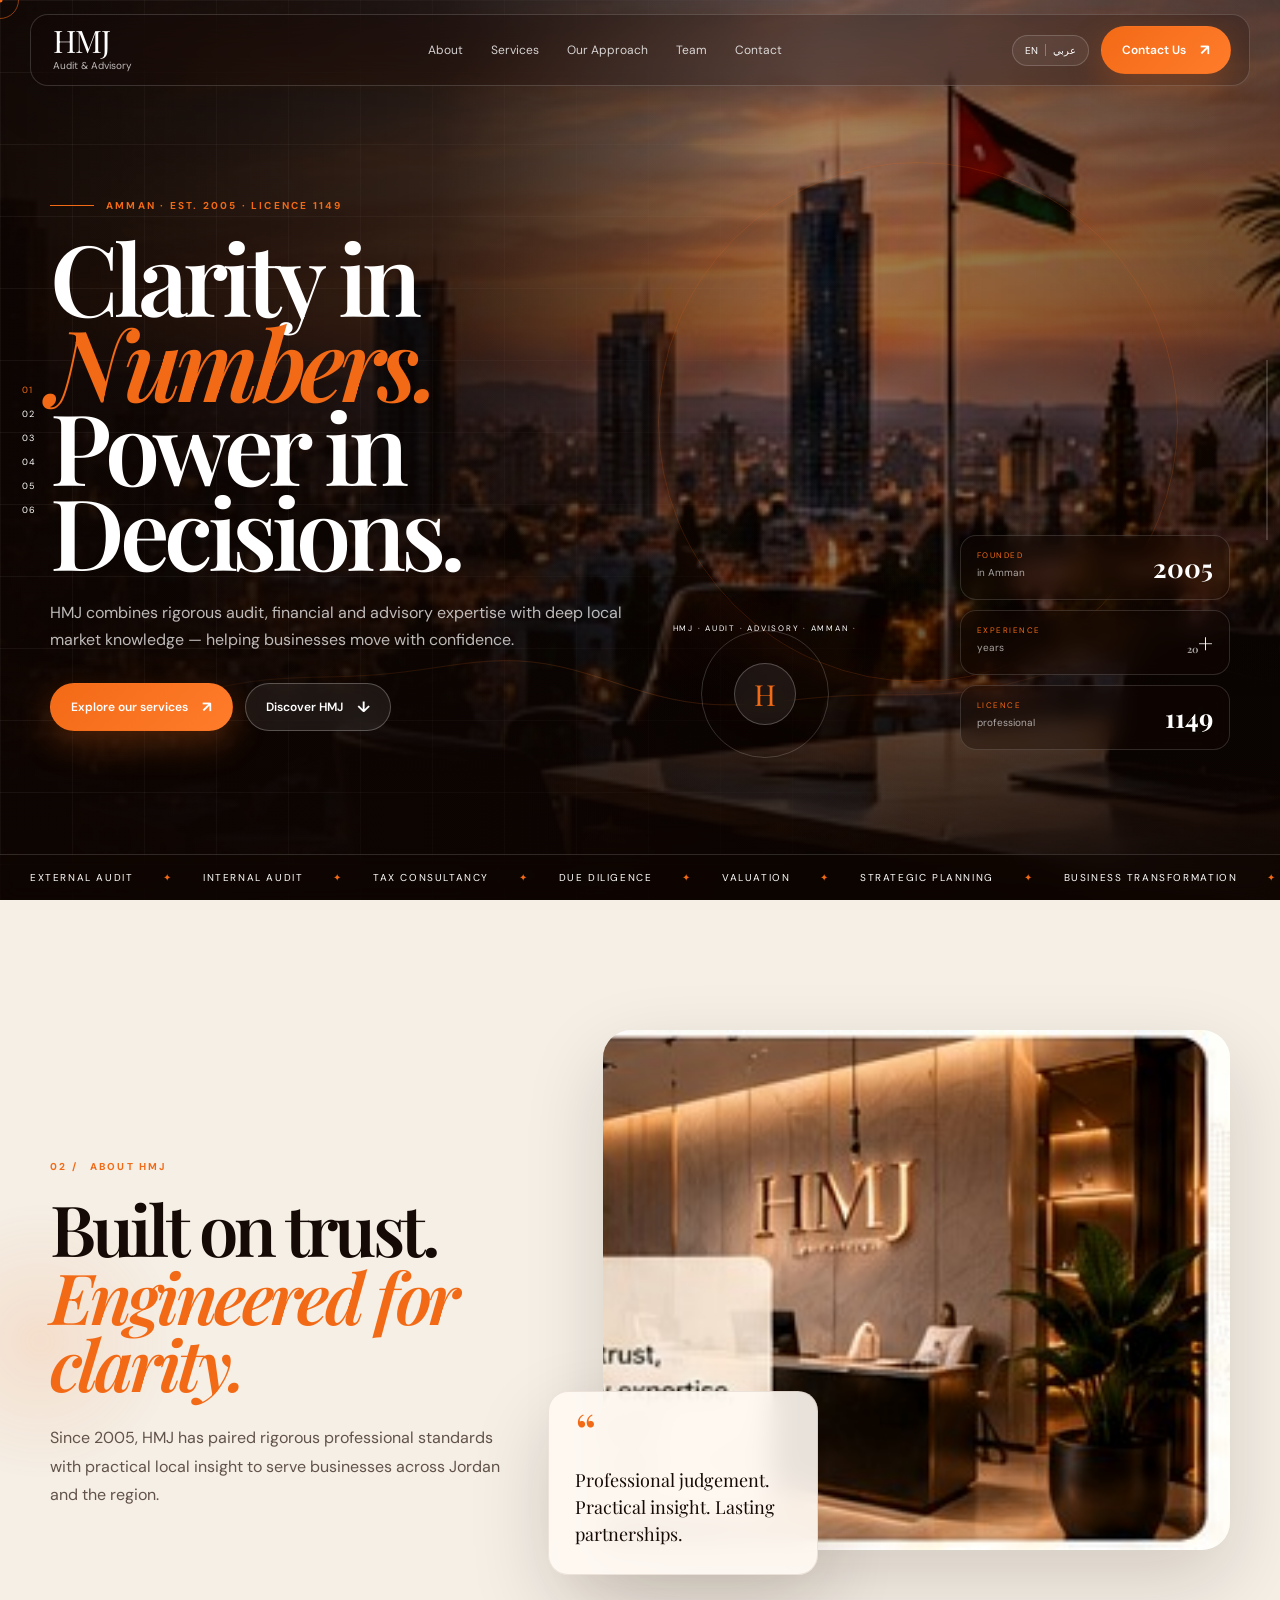
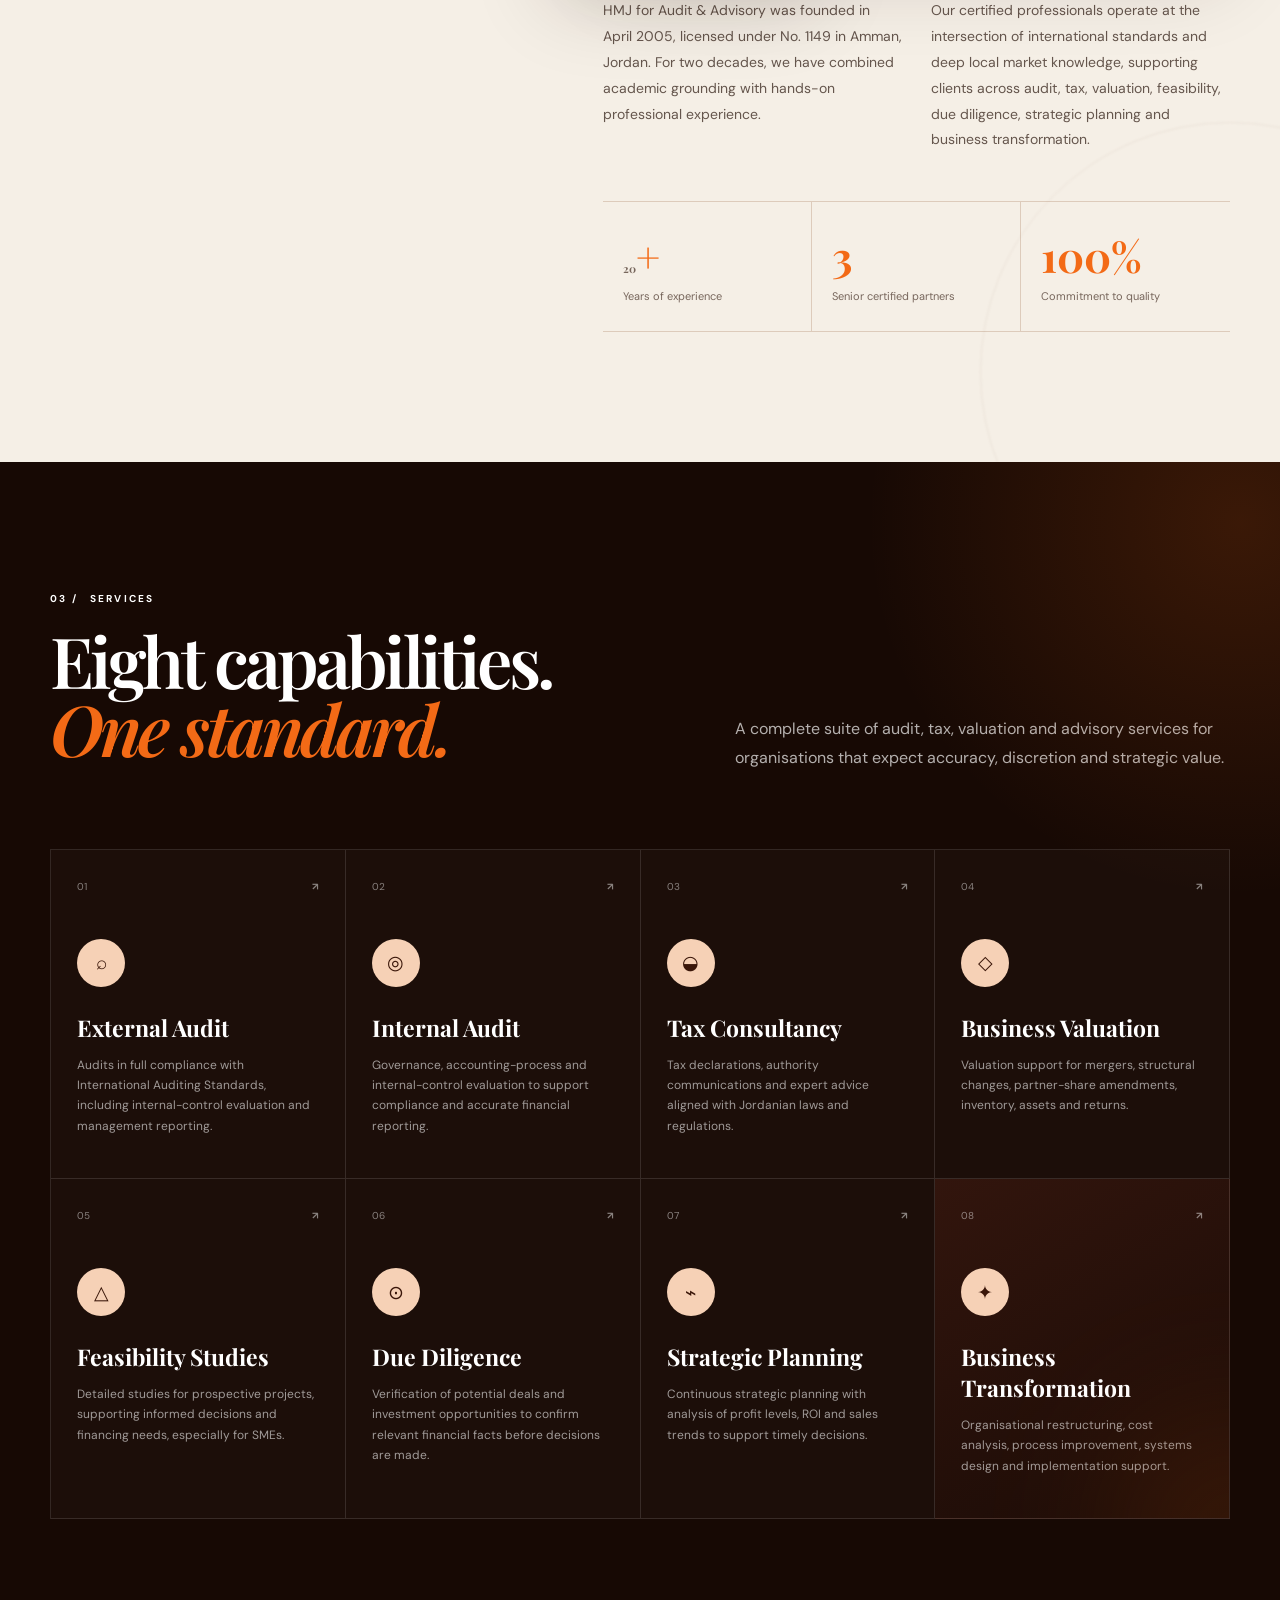
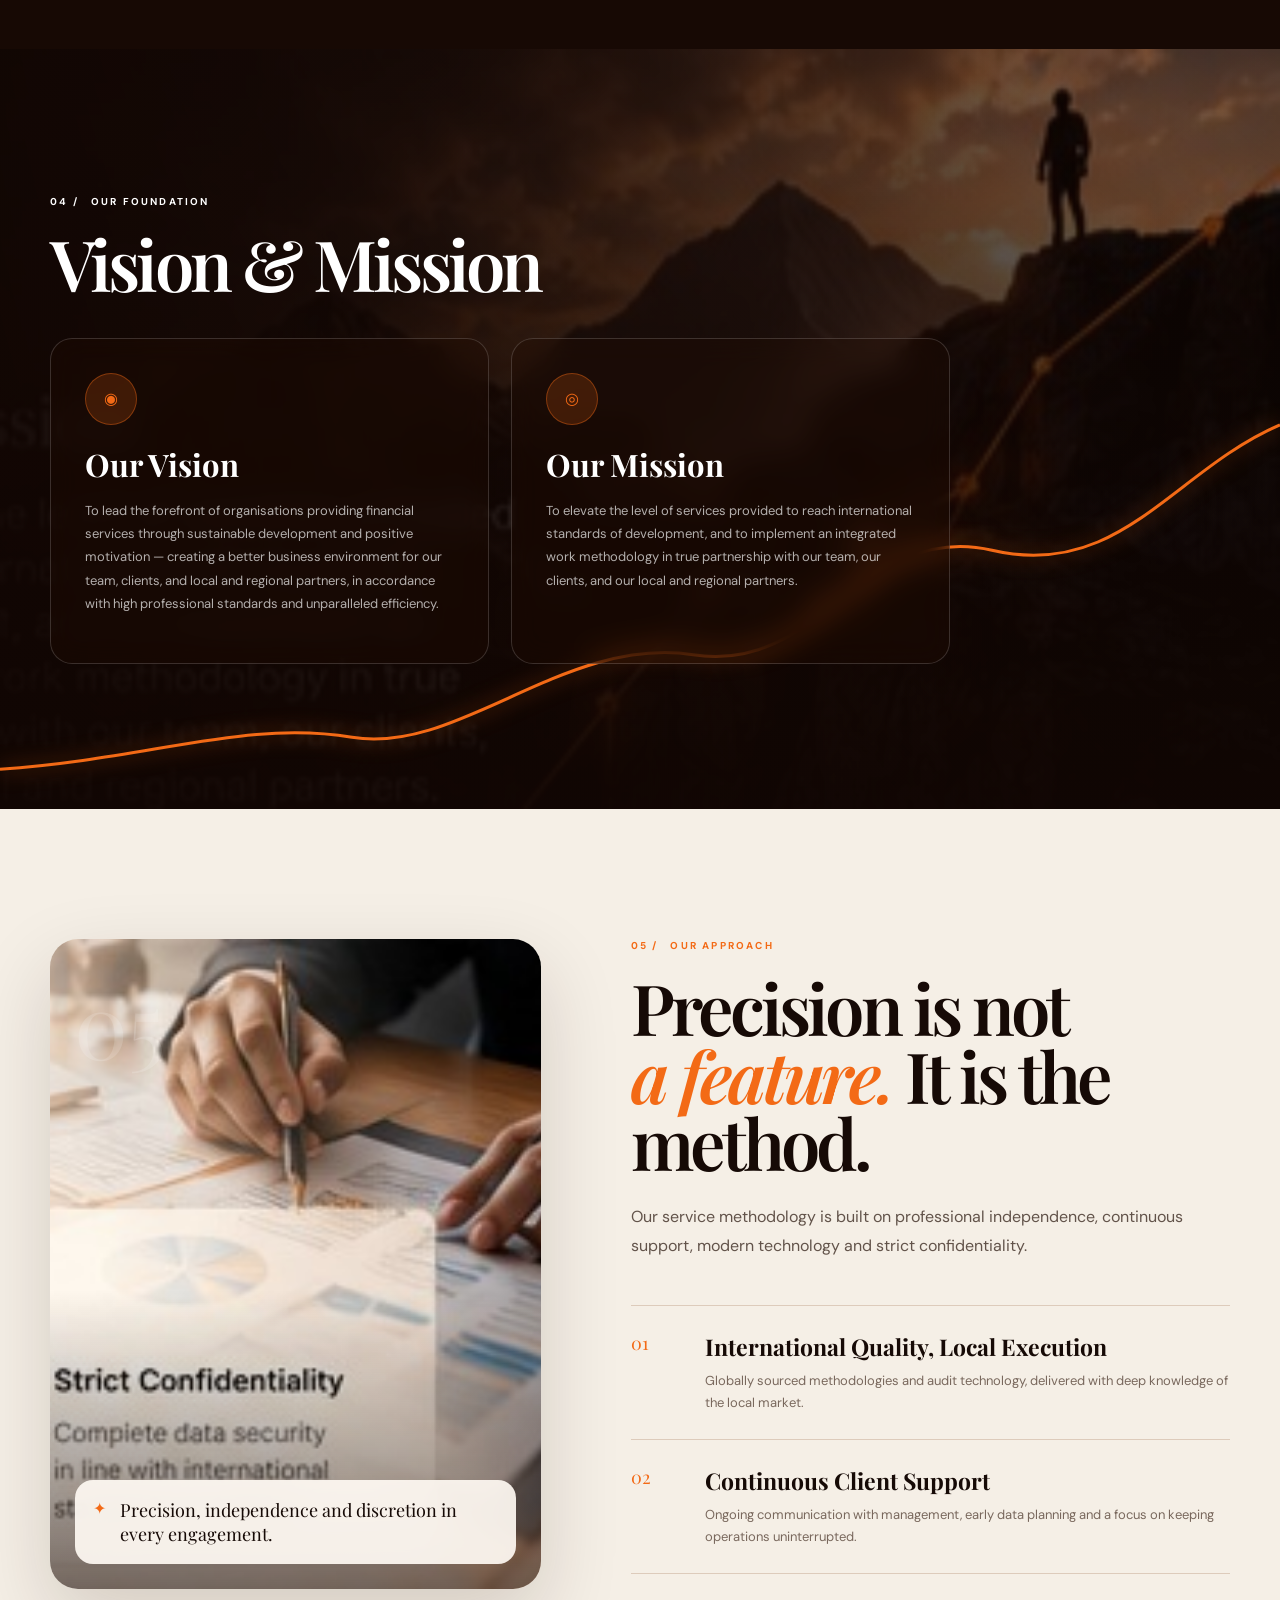
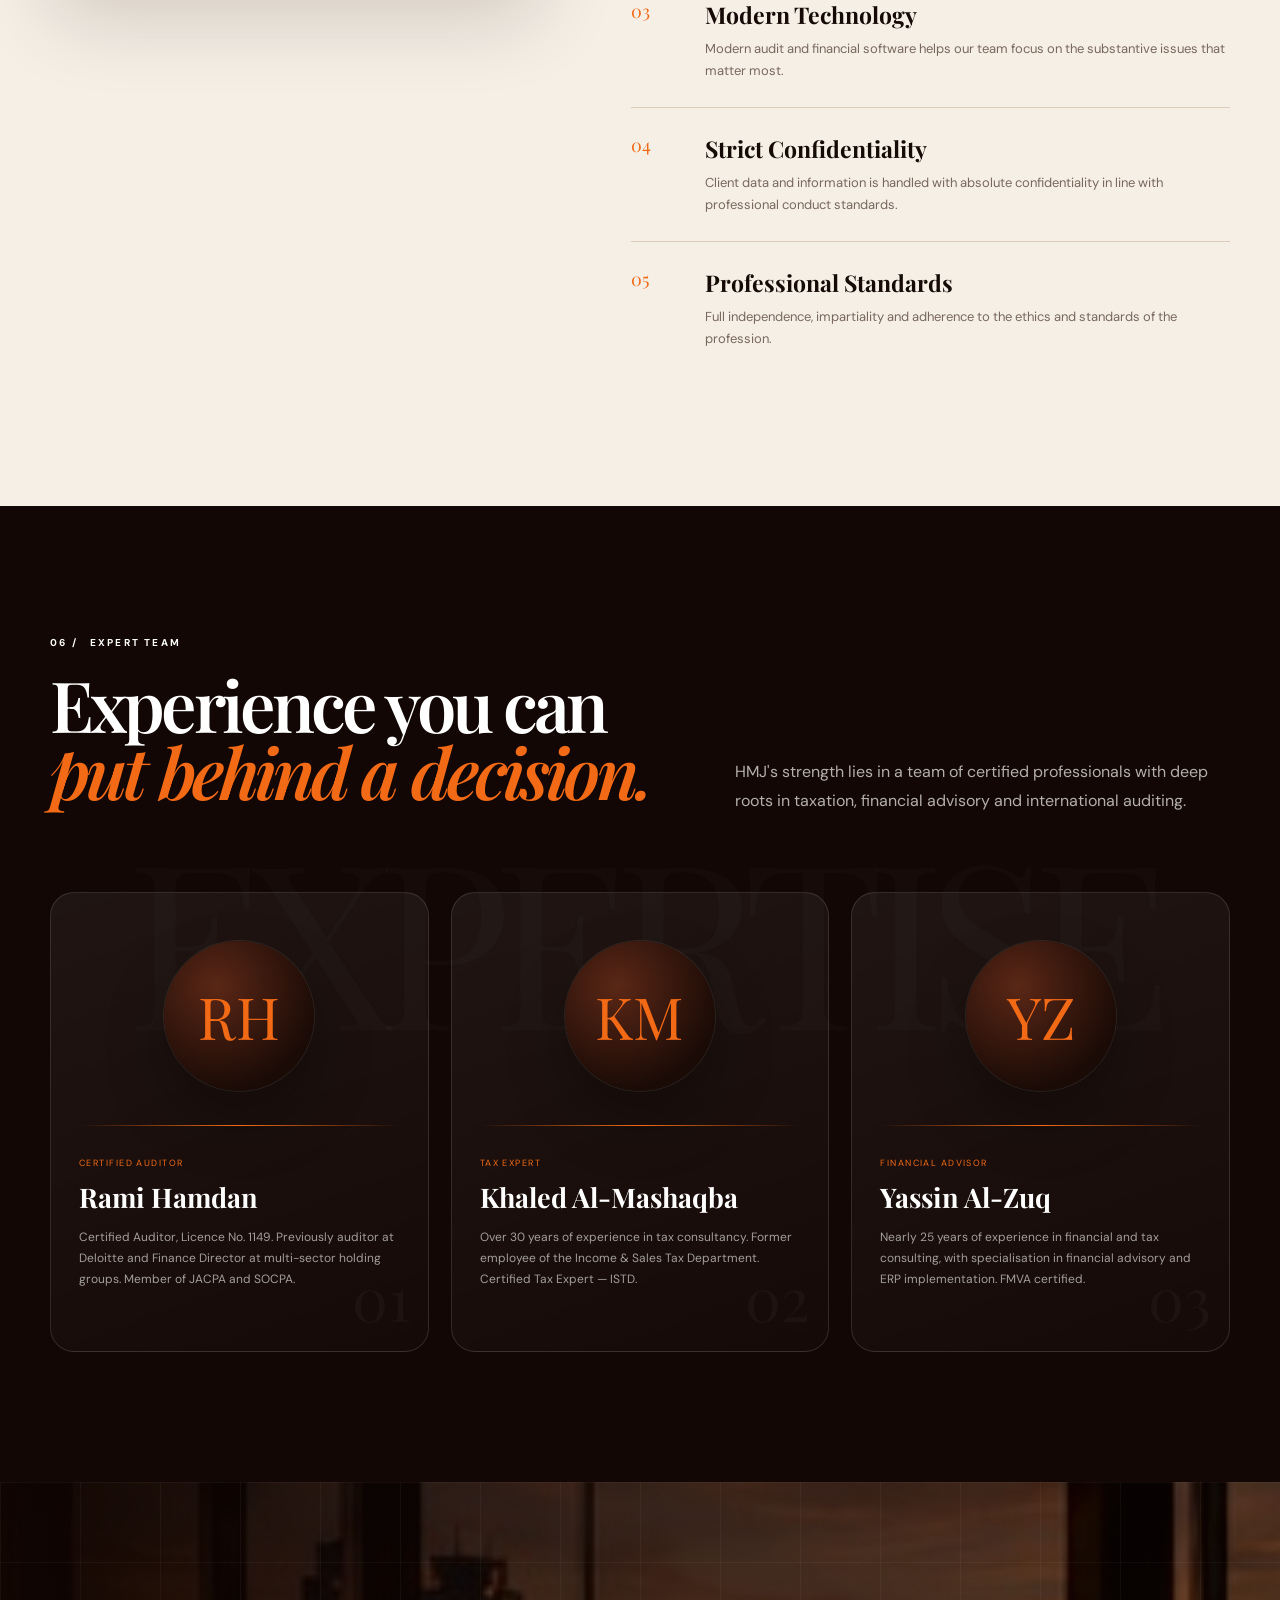
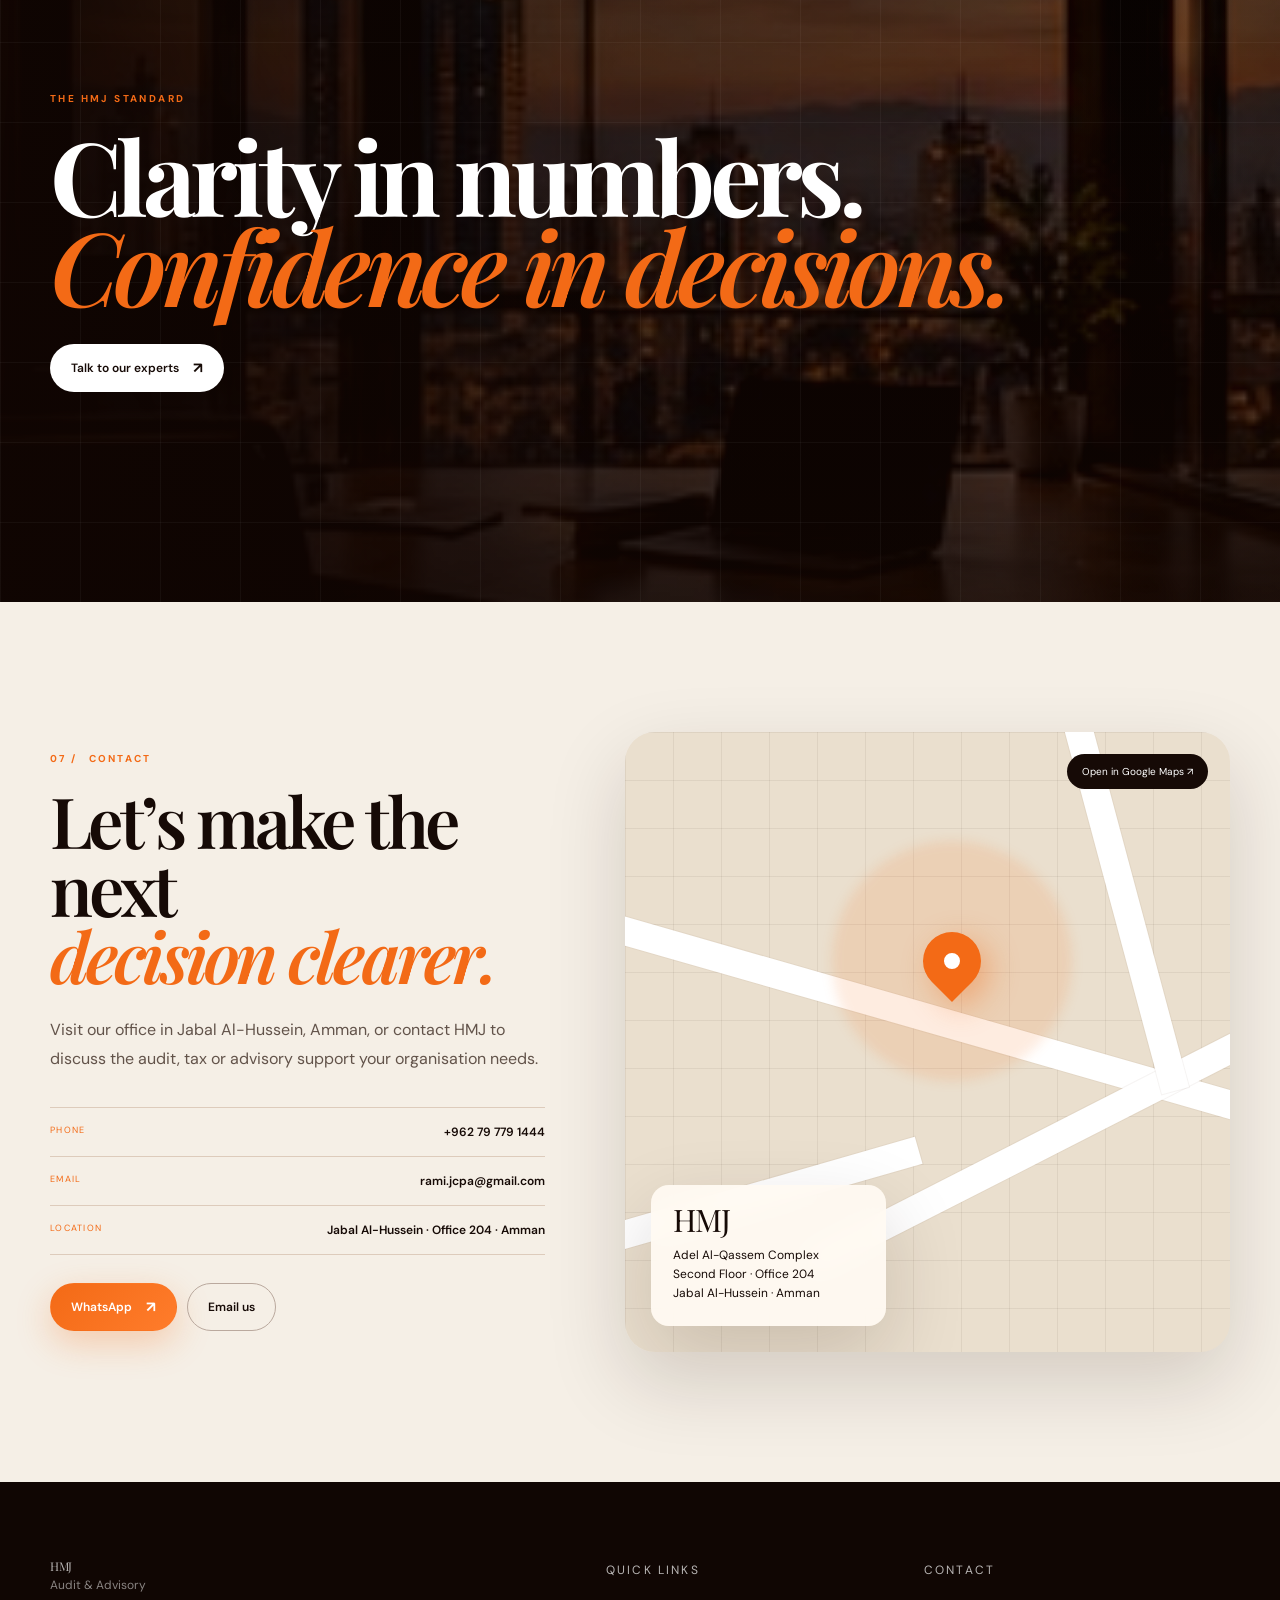
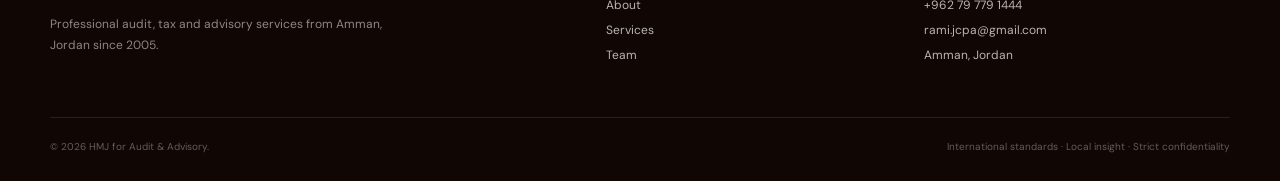
==== index.html @ e40a4e48 "HMJ Audit Advisory final website" ====
<!doctype html>
<html lang="en" dir="ltr">
<head>
  <meta charset="utf-8" />
  <meta name="viewport" content="width=device-width,initial-scale=1,viewport-fit=cover" />
  <title>HMJ for Audit & Advisory | Amman, Jordan</title>
  <meta name="description" content="HMJ for Audit & Advisory — audit, tax, valuation, feasibility, due diligence, strategic planning and business transformation services in Amman, Jordan since 2005." />
  <meta name="theme-color" content="#160a06" />
  <meta name="robots" content="index,follow,max-image-preview:large" />
  <link rel="canonical" href="https://www.rh-audit.com/" />
  <link rel="alternate" hreflang="en" href="https://www.rh-audit.com/" />
  <link rel="alternate" hreflang="ar" href="https://www.rh-audit.com/?lang=ar" />
  <link rel="alternate" hreflang="x-default" href="https://www.rh-audit.com/" />
  <meta property="og:type" content="website" />
  <meta property="og:title" content="HMJ for Audit & Advisory" />
  <meta property="og:description" content="Clarity in numbers. Confidence in decisions." />
  <meta property="og:url" content="https://www.rh-audit.com/" />
  <meta property="og:image" content="https://www.rh-audit.com/assets/social-preview.png" />
  <meta name="twitter:card" content="summary_large_image" />
  <link rel="icon" href="assets/favicon.svg" type="image/svg+xml" />
  <link rel="manifest" href="site.webmanifest" />
  <link rel="preconnect" href="https://images.pexels.com" crossorigin />
  <link rel="preload" as="image" href="https://images.pexels.com/photos/37064245/pexels-photo-37064245.jpeg?auto=compress&amp;cs=tinysrgb&amp;w=2400" fetchpriority="high" />
  <link rel="preconnect" href="https://fonts.googleapis.com" />
  <link rel="preconnect" href="https://fonts.gstatic.com" crossorigin />
  <link href="https://fonts.googleapis.com/css2?family=DM+Sans:wght@400;500;600;700&family=Playfair+Display:ital,wght@0,500;0,600;0,700;1,600&family=Tajawal:wght@400;500;700;800&display=swap" rel="stylesheet" />
  <link rel="stylesheet" href="styles.css" />
  <script type="application/ld+json">
  {"@context":"https://schema.org","@type":"ProfessionalService","name":"HMJ for Audit & Advisory","url":"https://www.rh-audit.com/","email":"rami.jcpa@gmail.com","telephone":"+962797791444","foundingDate":"2005-04","address":{"@type":"PostalAddress","streetAddress":"Khaled Bin Al-Waleed Street, Jabal Al-Hussein, Adel Al-Qassem Complex, Second Floor, Office 204","addressLocality":"Amman","addressCountry":"JO"},"areaServed":["Jordan","Middle East"],"serviceType":["External Audit","Internal Audit","Tax Consultancy","Business Valuation","Feasibility Studies","Due Diligence","Strategic Planning","Business Transformation"]}
  </script>
</head>
<body>
  <div class="intro" aria-hidden="true">
    <div class="intro-noise"></div>
    <div class="intro-word">HMJ</div>
    <div class="intro-rule"></div>
    <div class="intro-sub">AUDIT · ADVISORY · AMMAN</div>
    <div class="intro-slice intro-slice-a"></div><div class="intro-slice intro-slice-b"></div>
  </div>
  <canvas id="pulseCanvas" aria-hidden="true"></canvas>
  <div class="cursor-ring" aria-hidden="true"></div>
  <div class="cursor-dot" aria-hidden="true"></div>
  <div class="scroll-progress" aria-hidden="true"><span></span></div>
  <a class="skip-link" href="#main">Skip to content</a>

  <header class="nav" id="nav">
    <div class="nav-shell">
      <a class="brand" href="#home" aria-label="HMJ home"><span class="brand-main">HMJ</span><span class="brand-sub" data-i18n="brandSub">Audit & Advisory</span></a>
      <nav class="nav-links" aria-label="Primary navigation">
        <a href="#about" data-i18n="navAbout">About</a><a href="#services" data-i18n="navServices">Services</a><a href="#approach" data-i18n="navApproach">Our Approach</a><a href="#team" data-i18n="navTeam">Team</a><a href="#contact" data-i18n="navContact">Contact</a>
      </nav>
      <div class="nav-actions"><button class="lang-toggle" type="button" aria-label="Switch language"><span>EN</span><i></i><span>عربي</span></button><a class="button button-hot nav-cta magnetic" href="#contact"><span data-i18n="contactUs">Contact Us</span><b>↗</b></a><button class="menu-button" type="button" aria-label="Open menu"><span></span><span></span></button></div>
    </div>
  </header>

  <aside class="section-rail" aria-hidden="true"><span class="rail-mark active" data-target="home">01</span><span class="rail-mark" data-target="about">02</span><span class="rail-mark" data-target="services">03</span><span class="rail-mark" data-target="approach">04</span><span class="rail-mark" data-target="team">05</span><span class="rail-mark" data-target="contact">06</span></aside>

  <div class="mobile-menu" aria-hidden="true"><div class="mobile-menu-top"><div class="brand"><span class="brand-main">HMJ</span><span class="brand-sub" data-i18n="brandSub">Audit & Advisory</span></div><button class="menu-close" aria-label="Close menu">×</button></div><nav><a href="#about" data-i18n="navAbout">About</a><a href="#services" data-i18n="navServices">Services</a><a href="#approach" data-i18n="navApproach">Our Approach</a><a href="#team" data-i18n="navTeam">Team</a><a href="#contact" data-i18n="navContact">Contact</a></nav><a class="button button-hot" href="#contact"><span data-i18n="talkExperts">Talk to our experts</span><b>↗</b></a></div>

  <main id="main">
    <section class="hero" id="home">
      <div class="hero-bg"><img src="https://images.pexels.com/photos/37064245/pexels-photo-37064245.jpeg?auto=compress&amp;cs=tinysrgb&amp;w=2400" fetchpriority="high" decoding="async" onerror="this.onerror=null;this.src='assets/hero-visual.jpg'" alt="Modern corporate office overlooking Amman at sunset"/><div class="hero-vignette"></div></div>
      <div class="hero-mesh" aria-hidden="true"></div>
      <div class="hero-sun" aria-hidden="true"></div>
      <div class="hero-wrap">
        <div class="hero-copy">
          <div class="micro reveal"><span></span><b data-i18n="heroEyebrow">AMMAN · EST. 2005 · LICENCE 1149</b></div>
          <h1 class="hero-title reveal" data-delay="1"><span data-i18n="heroTitleA">Clarity in</span><br><em data-i18n="heroTitleB">Numbers.</em><br><span data-i18n="heroTitleC">Power in Decisions.</span></h1>
          <p class="hero-lead reveal" data-delay="2" data-i18n="heroLead">HMJ combines rigorous audit, financial and advisory expertise with deep local market knowledge — helping businesses move with confidence.</p>
          <div class="hero-actions reveal" data-delay="3"><a class="button button-hot magnetic" href="#services"><span data-i18n="exploreServices">Explore our services</span><b>↗</b></a><a class="button button-glass magnetic" href="#about"><span data-i18n="discoverHMJ">Discover HMJ</span><b>↓</b></a></div>
        </div>
        <div class="hero-data reveal" data-delay="3">
          <div class="data-chip"><small data-i18n="founded">FOUNDED</small><strong class="counter" data-value="2005">2005</strong><span data-i18n="inAmman">in Amman</span></div>
          <div class="data-chip"><small data-i18n="experience">EXPERIENCE</small><strong><span class="counter" data-value="20">20</span>+</strong><span data-i18n="years">years</span></div>
          <div class="data-chip"><small data-i18n="licence">LICENCE</small><strong class="counter" data-value="1149">1149</strong><span data-i18n="professionalLicence">professional</span></div>
        </div>
        <div class="hero-badge reveal" data-delay="4"><div class="badge-ring"><span>HMJ · AUDIT · ADVISORY · AMMAN · </span></div><div class="badge-core">H</div></div>
      </div>
      <div class="hero-bottom"><div class="ticker"><div><span>EXTERNAL AUDIT</span><i>✦</i><span>INTERNAL AUDIT</span><i>✦</i><span>TAX CONSULTANCY</span><i>✦</i><span>DUE DILIGENCE</span><i>✦</i><span>VALUATION</span><i>✦</i><span>STRATEGIC PLANNING</span><i>✦</i><span>BUSINESS TRANSFORMATION</span><i>✦</i></div><div><span>EXTERNAL AUDIT</span><i>✦</i><span>INTERNAL AUDIT</span><i>✦</i><span>TAX CONSULTANCY</span><i>✦</i><span>DUE DILIGENCE</span><i>✦</i><span>VALUATION</span><i>✦</i><span>STRATEGIC PLANNING</span><i>✦</i><span>BUSINESS TRANSFORMATION</span><i>✦</i></div></div></div>
    </section>

    <section class="about section section-cream" id="about">
      <div class="orb orb-one"></div><div class="orb orb-two"></div>
      <div class="wrap about-grid">
        <div class="about-sticky"><div class="section-tag reveal">02 / <span data-i18n="aboutLabel">ABOUT HMJ</span></div><h2 class="display reveal" data-delay="1" data-i18n="aboutTitle">Built on trust.<br><em>Engineered for clarity.</em></h2><p class="lead reveal" data-delay="2" data-i18n="aboutIntro">Since 2005, HMJ has paired rigorous professional standards with practical local insight to serve businesses across Jordan and the region.</p></div>
        <div class="about-content">
          <div class="about-visual reveal"><div class="image-reveal"><img src="https://images.pexels.com/photos/33342702/pexels-photo-33342702.jpeg?auto=compress&amp;cs=tinysrgb&amp;w=1800" loading="lazy" decoding="async" onerror="this.onerror=null;this.src='assets/about-visual.jpg'" alt="HMJ styled corporate office"/></div><div class="quote-card"><span>“</span><p data-i18n="aboutQuote">Professional judgement. Practical insight. Lasting partnerships.</p></div></div>
          <div class="about-copy reveal"><p data-i18n="aboutP1">HMJ for Audit & Advisory was founded in April 2005, licensed under No. 1149 in Amman, Jordan. For two decades, we have combined academic grounding with hands-on professional experience.</p><p data-i18n="aboutP2">Our certified professionals operate at the intersection of international standards and deep local market knowledge, supporting clients across audit, tax, valuation, feasibility, due diligence, strategic planning and business transformation.</p></div>
          <div class="metric-row reveal"><div><strong><span class="counter" data-value="20">20</span>+</strong><span data-i18n="metricExperience">Years of experience</span></div><div><strong>3</strong><span data-i18n="metricPartners">Senior certified partners</span></div><div><strong>100%</strong><span data-i18n="metricQuality">Commitment to quality</span></div></div>
        </div>
      </div>
    </section>

    <section class="services section" id="services">
      <div class="services-glow"></div>
      <div class="wrap">
        <div class="services-head"><div><div class="section-tag light reveal">03 / <span data-i18n="servicesLabel">SERVICES</span></div><h2 class="display light reveal" data-delay="1" data-i18n="servicesTitle">Eight capabilities.<br><em>One standard.</em></h2></div><p class="lead light reveal" data-delay="2" data-i18n="servicesIntro">A complete suite of audit, tax, valuation and advisory services for organisations that expect accuracy, discretion and strategic value.</p></div>
        <div class="services-deck">
          <article class="service-card reveal"><div class="service-top"><span>01</span><b>↗</b></div><i>⌕</i><h3 data-i18n="s1Title">External Audit</h3><p data-i18n="s1Text">Audits in full compliance with International Auditing Standards, including internal-control evaluation and management reporting.</p></article>
          <article class="service-card reveal" data-delay="1"><div class="service-top"><span>02</span><b>↗</b></div><i>◎</i><h3 data-i18n="s2Title">Internal Audit</h3><p data-i18n="s2Text">Governance, accounting-process and internal-control evaluation to support compliance and accurate financial reporting.</p></article>
          <article class="service-card reveal" data-delay="2"><div class="service-top"><span>03</span><b>↗</b></div><i>◒</i><h3 data-i18n="s3Title">Tax Consultancy</h3><p data-i18n="s3Text">Tax declarations, authority communications and expert advice aligned with Jordanian laws and regulations.</p></article>
          <article class="service-card reveal"><div class="service-top"><span>04</span><b>↗</b></div><i>◇</i><h3 data-i18n="s4Title">Business Valuation</h3><p data-i18n="s4Text">Valuation support for mergers, structural changes, partner-share amendments, inventory, assets and returns.</p></article>
          <article class="service-card reveal" data-delay="1"><div class="service-top"><span>05</span><b>↗</b></div><i>△</i><h3 data-i18n="s5Title">Feasibility Studies</h3><p data-i18n="s5Text">Detailed studies for prospective projects, supporting informed decisions and financing needs, especially for SMEs.</p></article>
          <article class="service-card reveal" data-delay="2"><div class="service-top"><span>06</span><b>↗</b></div><i>⊙</i><h3 data-i18n="s6Title">Due Diligence</h3><p data-i18n="s6Text">Verification of potential deals and investment opportunities to confirm relevant financial facts before decisions are made.</p></article>
          <article class="service-card reveal"><div class="service-top"><span>07</span><b>↗</b></div><i>⌁</i><h3 data-i18n="s7Title">Strategic Planning</h3><p data-i18n="s7Text">Continuous strategic planning with analysis of profit levels, ROI and sales trends to support timely decisions.</p></article>
          <article class="service-card featured reveal" data-delay="1"><div class="service-top"><span>08</span><b>↗</b></div><i>✦</i><h3 data-i18n="s8Title">Business Transformation</h3><p data-i18n="s8Text">Organisational restructuring, cost analysis, process improvement, systems design and implementation support.</p><div class="card-glow"></div></article>
        </div>
      </div>
    </section>

    <section class="vision section-dark">
      <div class="vision-image"><img src="https://images.pexels.com/photos/16012171/pexels-photo-16012171.jpeg?auto=compress&amp;cs=tinysrgb&amp;w=2200" loading="lazy" decoding="async" onerror="this.onerror=null;this.src='assets/vision-visual.jpg'" alt="Mountain landscape representing ambition and progress"/></div><div class="vision-overlay"></div><svg class="vision-path" viewBox="0 0 1200 420" preserveAspectRatio="none" aria-hidden="true"><path d="M0 380 C 140 370, 230 330, 330 348 S 530 245, 650 265 S 810 130, 930 160 S 1100 80, 1200 34" pathLength="1"/></svg>
      <div class="wrap vision-inner"><div class="section-tag light reveal">04 / <span data-i18n="foundationLabel">OUR FOUNDATION</span></div><h2 class="display light reveal" data-delay="1" data-i18n="visionMissionTitle">Vision & Mission</h2><div class="vision-grid"><article class="glass-card reveal" data-delay="2"><div class="glass-icon">◉</div><h3 data-i18n="visionTitle">Our Vision</h3><p data-i18n="visionText">To lead the forefront of organisations providing financial services through sustainable development and positive motivation — creating a better business environment for our team, clients, and local and regional partners, in accordance with high professional standards and unparalleled efficiency.</p></article><article class="glass-card reveal" data-delay="3"><div class="glass-icon">◎</div><h3 data-i18n="missionTitle">Our Mission</h3><p data-i18n="missionText">To elevate the level of services provided to reach international standards of development, and to implement an integrated work methodology in true partnership with our team, our clients, and our local and regional partners.</p></article></div></div>
    </section>

    <section class="approach section section-cream" id="approach">
      <div class="wrap approach-grid">
        <div class="approach-media reveal"><div class="sticky-photo"><img src="https://images.pexels.com/photos/6801681/pexels-photo-6801681.jpeg?auto=compress&amp;cs=tinysrgb&amp;w=1800" loading="lazy" decoding="async" onerror="this.onerror=null;this.src='assets/finance-visual.jpg'" alt="Finance professional reviewing financial records"/><div class="photo-number">05</div><div class="photo-note"><span>✦</span><p data-i18n="approachNote">Precision, independence and discretion in every engagement.</p></div></div></div>
        <div class="approach-copy"><div class="section-tag reveal">05 / <span data-i18n="approachLabel">OUR APPROACH</span></div><h2 class="display reveal" data-delay="1" data-i18n="approachTitle">Precision is not<br><em>a feature.</em> It is the method.</h2><p class="lead reveal" data-delay="2" data-i18n="approachIntro">Our service methodology is built on professional independence, continuous support, modern technology and strict confidentiality.</p><div class="approach-list">
          <article class="approach-item reveal"><span>01</span><div><h3 data-i18n="a1Title">International Quality, Local Execution</h3><p data-i18n="a1Text">Globally sourced methodologies and audit technology, delivered with deep knowledge of the local market.</p></div></article>
          <article class="approach-item reveal"><span>02</span><div><h3 data-i18n="a2Title">Continuous Client Support</h3><p data-i18n="a2Text">Ongoing communication with management, early data planning and a focus on keeping operations uninterrupted.</p></div></article>
          <article class="approach-item reveal"><span>03</span><div><h3 data-i18n="a3Title">Modern Technology</h3><p data-i18n="a3Text">Modern audit and financial software helps our team focus on the substantive issues that matter most.</p></div></article>
          <article class="approach-item reveal"><span>04</span><div><h3 data-i18n="a4Title">Strict Confidentiality</h3><p data-i18n="a4Text">Client data and information is handled with absolute confidentiality in line with professional conduct standards.</p></div></article>
          <article class="approach-item reveal"><span>05</span><div><h3 data-i18n="a5Title">Professional Standards</h3><p data-i18n="a5Text">Full independence, impartiality and adherence to the ethics and standards of the profession.</p></div></article>
        </div></div>
      </div>
    </section>

    <section class="team section" id="team">
      <div class="team-bg-text" aria-hidden="true">EXPERTISE</div>
      <div class="wrap"><div class="team-head"><div><div class="section-tag light reveal">06 / <span data-i18n="teamLabel">EXPERT TEAM</span></div><h2 class="display light reveal" data-delay="1" data-i18n="teamTitle">Experience you can<br><em>put behind a decision.</em></h2></div><p class="lead light reveal" data-delay="2" data-i18n="teamIntro">HMJ's strength lies in a team of certified professionals with deep roots in taxation, financial advisory and international auditing.</p></div>
      <div class="team-cards"><article class="person-card reveal"><div class="person-orb">RH</div><div class="person-line"></div><span data-i18n="certifiedAuditor">Certified Auditor</span><h3 data-i18n="ramiName">Rami Hamdan</h3><p data-i18n="ramiText">Certified Auditor, Licence No. 1149. Previously auditor at Deloitte and Finance Director at multi-sector holding groups. Member of JACPA and SOCPA.</p><small>01</small></article><article class="person-card reveal" data-delay="1"><div class="person-orb">KM</div><div class="person-line"></div><span data-i18n="taxExpert">Tax Expert</span><h3 data-i18n="khaledName">Khaled Al-Mashaqba</h3><p data-i18n="khaledText">Over 30 years of experience in tax consultancy. Former employee of the Income & Sales Tax Department. Certified Tax Expert — ISTD.</p><small>02</small></article><article class="person-card reveal" data-delay="2"><div class="person-orb">YZ</div><div class="person-line"></div><span data-i18n="financialAdvisor">Financial Advisor</span><h3 data-i18n="yassinName">Yassin Al-Zuq</h3><p data-i18n="yassinText">Nearly 25 years of experience in financial and tax consulting, with specialisation in financial advisory and ERP implementation. FMVA certified.</p><small>03</small></article></div></div>
    </section>

    <section class="manifesto"><div class="manifesto-img"><img src="https://images.pexels.com/photos/20228880/pexels-photo-20228880.jpeg?auto=compress&amp;cs=tinysrgb&amp;w=2400" loading="lazy" decoding="async" onerror="this.onerror=null;this.src='assets/city-visual.jpg'" alt="Amman skyline at dusk"/></div><div class="manifesto-shade"></div><div class="manifesto-grid"></div><div class="wrap manifesto-inner"><span class="manifesto-kicker reveal" data-i18n="manifestoKicker">THE HMJ STANDARD</span><h2 class="reveal" data-delay="1"><span data-i18n="manifesto1">Clarity in numbers.</span><br><em data-i18n="manifesto2">Confidence in decisions.</em></h2><a class="button button-light magnetic reveal manifesto-cta" data-delay="2" href="#contact"><span data-i18n="talkExperts">Talk to our experts</span><b>↗</b></a></div></section>

    <section class="contact section section-cream" id="contact">
      <div class="wrap contact-grid"><div class="contact-copy"><div class="section-tag reveal">07 / <span data-i18n="contactLabel">CONTACT</span></div><h2 class="display reveal" data-delay="1" data-i18n="contactTitle">Let’s make the next<br><em>decision clearer.</em></h2><p class="lead reveal" data-delay="2" data-i18n="contactIntro">Visit our office in Jabal Al-Hussein, Amman, or contact HMJ to discuss the audit, tax or advisory support your organisation needs.</p><div class="contact-lines reveal" data-delay="3"><a href="tel:+962797791444"><span>PHONE</span><strong>+962 79 779 1444</strong></a><a href="mailto:rami.jcpa@gmail.com"><span>EMAIL</span><strong>rami.jcpa@gmail.com</strong></a><a target="_blank" rel="noopener" href="https://www.google.com/maps/search/?api=1&query=Adel+Al-Qassem+Complex+Jabal+Al-Hussein+Amman+Jordan"><span data-i18n="locationLabel">LOCATION</span><strong data-i18n="addressShort">Jabal Al-Hussein · Office 204 · Amman</strong></a></div><div class="contact-actions reveal" data-delay="4"><a class="button button-hot magnetic" href="https://wa.me/962797791444" target="_blank" rel="noopener">WhatsApp <b>↗</b></a><a class="button button-outline magnetic" href="mailto:rami.jcpa@gmail.com"><span data-i18n="emailUs">Email us</span></a></div></div>
      <div class="map-art reveal" data-delay="2"><div class="map-grid"></div><div class="road road-a"></div><div class="road road-b"></div><div class="road road-c"></div><div class="road road-d"></div><div class="map-halo"></div><div class="map-pin"><i></i></div><div class="map-card"><div class="brand-main">HMJ</div><p data-i18n="mapAddress">Adel Al-Qassem Complex<br>Second Floor · Office 204<br>Jabal Al-Hussein · Amman</p></div><a class="map-button" href="https://www.google.com/maps/search/?api=1&query=Adel+Al-Qassem+Complex+Jabal+Al-Hussein+Amman+Jordan" target="_blank" rel="noopener"><span data-i18n="openMaps">Open in Google Maps</span> ↗</a></div></div>
    </section>
  </main>

  <footer class="footer"><div class="wrap footer-grid"><div><div class="brand inverse"><span class="brand-main">HMJ</span><span class="brand-sub" data-i18n="brandSub">Audit & Advisory</span></div><p data-i18n="footerLine">Professional audit, tax and advisory services from Amman, Jordan since 2005.</p></div><div><span class="footer-label" data-i18n="quickLinks">QUICK LINKS</span><a href="#about" data-i18n="navAbout">About</a><a href="#services" data-i18n="navServices">Services</a><a href="#team" data-i18n="navTeam">Team</a></div><div><span class="footer-label" data-i18n="contactLabel">CONTACT</span><a href="tel:+962797791444">+962 79 779 1444</a><a href="mailto:rami.jcpa@gmail.com">rami.jcpa@gmail.com</a><span data-i18n="ammanJordan">Amman, Jordan</span></div></div><div class="wrap footer-bottom"><span>© <span data-year></span> HMJ for Audit & Advisory.</span><span data-i18n="footerQuality">International standards · Local insight · Strict confidentiality</span></div></footer>
  <script src="script.js"></script>
</body>
</html>
---- styles.css ----
:root{--ink:#160a06;--ink2:#2a130d;--cream:#f5efe6;--paper:#fffaf3;--muted:#8f7b6f;--hot:#f36a16;--hot2:#ff9a4d;--line:#ddcbbb;--white:#fff;--shadow:0 30px 80px rgba(38,16,8,.16);--radius:28px;--serif:'Playfair Display',Georgia,serif;--sans:'DM Sans',Arial,sans-serif;--arabic:'Tajawal',Arial,sans-serif}*{box-sizing:border-box}html{scroll-behavior:smooth}body{margin:0;background:var(--ink);color:var(--ink);font-family:var(--sans);overflow-x:hidden}html[dir=rtl] body{font-family:var(--arabic)}a{color:inherit;text-decoration:none}button{font:inherit}img{display:block;width:100%}.wrap{width:min(1180px,calc(100% - 64px));margin:auto}.section{padding:130px 0;position:relative}.section-cream{background:var(--cream)}.section-dark{background:var(--ink);color:var(--white)}.skip-link{position:fixed;left:12px;top:-100px;z-index:99999;background:#fff;padding:10px 14px;border-radius:8px}.skip-link:focus{top:12px}.intro{position:fixed;inset:0;z-index:9999;background:#130804;color:#fff;display:grid;place-items:center;overflow:hidden;pointer-events:none}.intro-noise{position:absolute;inset:0;opacity:.18;background-image:radial-gradient(#fff 0.55px,transparent .55px);background-size:6px 6px}.intro-word{font-family:var(--serif);font-size:clamp(90px,18vw,290px);line-height:.7;letter-spacing:-.08em;opacity:0;transform:scale(.8);animation:introWord 1.25s .2s cubic-bezier(.2,.8,.2,1) forwards}.intro-rule{position:absolute;width:0;height:1px;background:var(--hot);top:67%;animation:introRule .9s .8s forwards}.intro-sub{position:absolute;top:71%;font-size:11px;letter-spacing:.35em;opacity:0;animation:introSub .8s 1.05s forwards}.intro-slice{position:absolute;inset:0;background:var(--cream);transform:translateY(100%)}.intro-slice-a{clip-path:polygon(0 0,52% 0,45% 100%,0 100%);animation:sliceA .85s 1.8s forwards}.intro-slice-b{clip-path:polygon(52% 0,100% 0,100% 100%,45% 100%);animation:sliceB .85s 1.8s forwards}@keyframes introWord{to{opacity:1;transform:scale(1)}}@keyframes introRule{to{width:min(420px,70vw)}}@keyframes introSub{to{opacity:.7}}@keyframes sliceA{to{transform:translateY(-105%)}}@keyframes sliceB{to{transform:translateY(-105%)}}.intro.done{display:none}#pulseCanvas{position:fixed;inset:0;z-index:4;pointer-events:none;mix-blend-mode:screen;opacity:.33}.cursor-ring,.cursor-dot{position:fixed;left:0;top:0;border-radius:50%;pointer-events:none;z-index:9998;transform:translate(-50%,-50%)}.cursor-ring{width:38px;height:38px;border:1px solid rgba(243,106,22,.55);transition:width .2s,height .2s,border-color .2s}.cursor-dot{width:5px;height:5px;background:var(--hot)}body.cursor-active .cursor-ring{width:64px;height:64px;border-color:rgba(243,106,22,.25)}.scroll-progress{position:fixed;right:12px;top:50%;height:180px;width:2px;background:rgba(255,255,255,.16);z-index:400;transform:translateY(-50%)}.scroll-progress span{display:block;width:100%;height:0;background:var(--hot)}.section-rail{position:fixed;left:18px;top:50%;z-index:350;transform:translateY(-50%);display:flex;flex-direction:column;gap:12px;color:#fff;font-size:9px;letter-spacing:.08em}.rail-mark{opacity:.28;transition:.3s}.rail-mark.active{opacity:1;color:var(--hot);transform:translateX(4px)}html[dir=rtl] .section-rail{left:auto;right:18px}.nav{position:fixed;z-index:500;top:14px;left:0;right:0;transition:.35s}.nav-shell{width:min(1220px,calc(100% - 40px));margin:auto;height:72px;border:1px solid rgba(255,255,255,.16);border-radius:18px;background:rgba(17,7,4,.28);backdrop-filter:blur(18px);display:flex;align-items:center;padding:0 18px 0 22px;color:#fff;box-shadow:0 15px 50px rgba(0,0,0,.18);transition:.35s}.nav.scrolled .nav-shell{background:rgba(20,9,5,.78);border-color:rgba(255,255,255,.1);height:64px}.brand{display:flex;flex-direction:column;min-width:145px}.brand-main{font-family:var(--serif);font-size:31px;line-height:.8;letter-spacing:-.04em}.brand-sub{font-size:10px;opacity:.72;margin-top:6px}.nav-links{display:flex;gap:28px;margin:auto;font-size:12px}.nav-links a{opacity:.8;position:relative}.nav-links a:after{content:"";position:absolute;left:0;right:0;bottom:-7px;height:1px;background:var(--hot);transform:scaleX(0);transition:.3s}.nav-links a:hover{opacity:1}.nav-links a:hover:after{transform:scaleX(1)}.nav-actions{display:flex;align-items:center;gap:12px}.lang-toggle{border:1px solid rgba(255,255,255,.18);background:rgba(255,255,255,.06);color:#fff;border-radius:999px;padding:8px 12px;display:flex;gap:7px;align-items:center;font-size:10px;cursor:pointer}.lang-toggle i{width:1px;height:12px;background:rgba(255,255,255,.3)}.button{display:inline-flex;align-items:center;justify-content:center;gap:14px;min-height:48px;padding:0 20px;border-radius:999px;border:1px solid transparent;font-size:12px;font-weight:600;transition:transform .25s,background .25s,color .25s,border .25s}.button b{font-size:15px}.button-hot{background:linear-gradient(135deg,var(--hot),#ff7c2b);color:#fff;box-shadow:0 12px 35px rgba(243,106,22,.28)}.button-hot:hover{transform:translateY(-3px);box-shadow:0 18px 45px rgba(243,106,22,.35)}.button-glass{background:rgba(255,255,255,.07);border-color:rgba(255,255,255,.26);color:#fff;backdrop-filter:blur(10px)}.button-glass:hover{background:rgba(255,255,255,.13)}.button-light{background:#fff;color:var(--ink)}.button-outline{border-color:#baa99e;background:transparent}.menu-button{display:none;width:42px;height:42px;border-radius:50%;border:1px solid rgba(255,255,255,.15);background:transparent}.menu-button span{display:block;width:16px;height:1px;background:#fff;margin:5px auto}.mobile-menu{position:fixed;inset:0;z-index:800;background:var(--ink);color:#fff;padding:28px;transform:translateY(-105%);transition:.55s cubic-bezier(.16,1,.3,1)}.mobile-menu.open{transform:none}.mobile-menu-top{display:flex;justify-content:space-between}.menu-close{border:0;background:none;color:#fff;font-size:38px}.mobile-menu nav{display:flex;flex-direction:column;margin:80px 0 40px}.mobile-menu nav a{font-family:var(--serif);font-size:clamp(36px,10vw,64px);padding:10px 0;border-bottom:1px solid rgba(255,255,255,.1)}.hero{min-height:100vh;color:#fff;position:relative;overflow:hidden;background:#120704}.hero-bg{position:absolute;inset:0}.hero-bg img{width:100%;height:100%;object-fit:cover;filter:saturate(.9) contrast(1.08);transform:scale(1.05)}.hero-vignette{position:absolute;inset:0;background:linear-gradient(90deg,rgba(13,5,2,.94) 0%,rgba(13,5,2,.78) 34%,rgba(13,5,2,.28) 64%,rgba(13,5,2,.54) 100%),linear-gradient(0deg,rgba(12,4,2,.85),transparent 48%)}.hero-mesh{position:absolute;inset:0;background-image:linear-gradient(rgba(255,255,255,.055) 1px,transparent 1px),linear-gradient(90deg,rgba(255,255,255,.045) 1px,transparent 1px);background-size:72px 72px;mask-image:linear-gradient(to right,#000,transparent 82%)}.hero-sun{position:absolute;width:520px;height:520px;border:1px solid rgba(243,106,22,.2);border-radius:50%;right:8%;top:18%;box-shadow:0 0 120px rgba(243,106,22,.12),inset 0 0 80px rgba(243,106,22,.06)}.hero-wrap{width:min(1180px,calc(100% - 64px));min-height:100vh;margin:auto;padding:150px 0 120px;display:grid;grid-template-columns:1.2fr .8fr;align-items:center;position:relative;z-index:5}.hero-copy{max-width:720px}.micro,.section-tag{font-size:10px;letter-spacing:.22em;font-weight:700;display:flex;gap:12px;align-items:center;text-transform:uppercase;color:var(--hot)}.micro span{width:44px;height:1px;background:var(--hot)}.hero-title,.display{font-family:var(--serif);font-weight:600;letter-spacing:-.055em;margin:22px 0 26px}.hero-title{font-size:clamp(62px,7.7vw,118px);line-height:.86}.hero-title em,.display em,.manifesto h2 em{color:var(--hot);font-weight:600}.hero-lead{font-size:16px;line-height:1.7;max-width:610px;color:rgba(255,255,255,.72)}.hero-actions{display:flex;gap:12px;margin-top:30px}.hero-data{align-self:end;justify-self:end;width:270px;display:grid;gap:10px;margin-bottom:30px}.data-chip{padding:14px 16px;border:1px solid rgba(255,255,255,.14);background:rgba(26,9,3,.34);backdrop-filter:blur(10px);border-radius:16px;display:grid;grid-template-columns:1fr auto;grid-template-areas:"a b" "c b"}.data-chip small{grid-area:a;font-size:8px;letter-spacing:.18em;color:var(--hot)}.data-chip strong{grid-area:b;font-family:var(--serif);font-size:26px;align-self:center}.data-chip span:last-child{grid-area:c;font-size:10px;opacity:.62}.hero-badge{position:absolute;right:34%;bottom:142px;width:128px;height:128px;display:grid;place-items:center}.badge-ring{position:absolute;inset:0;border:1px solid rgba(255,255,255,.18);border-radius:50%;animation:spin 16s linear infinite}.badge-ring span{position:absolute;left:50%;top:-8px;font-size:8px;letter-spacing:.22em;white-space:nowrap;transform:translateX(-50%)}.badge-core{width:62px;height:62px;border-radius:50%;background:rgba(255,255,255,.07);border:1px solid rgba(255,255,255,.24);backdrop-filter:blur(8px);display:grid;place-items:center;font-family:var(--serif);font-size:29px;color:var(--hot)}@keyframes spin{to{transform:rotate(360deg)}}.hero-bottom{position:absolute;bottom:0;left:0;right:0;z-index:8;border-top:1px solid rgba(255,255,255,.14);background:rgba(16,6,3,.55);backdrop-filter:blur(10px);overflow:hidden}.ticker{display:flex;width:max-content;animation:ticker 28s linear infinite}.ticker div{display:flex;align-items:center;gap:30px;padding:16px 0 16px 30px;font-size:10px;letter-spacing:.16em}.ticker i{color:var(--hot);font-style:normal}@keyframes ticker{to{transform:translateX(-50%)}}.reveal{opacity:0;transform:translateY(34px);transition:opacity .9s cubic-bezier(.2,.65,.2,1),transform .9s cubic-bezier(.2,.65,.2,1)}.reveal.visible{opacity:1;transform:none}.reveal[data-delay="1"]{transition-delay:.09s}.reveal[data-delay="2"]{transition-delay:.18s}.reveal[data-delay="3"]{transition-delay:.27s}.reveal[data-delay="4"]{transition-delay:.36s}.display{font-size:clamp(46px,5.5vw,78px);line-height:.96}.display.light,.lead.light,.section-tag.light{color:#fff}.lead{font-size:16px;line-height:1.8;color:#62534a}.lead.light{color:rgba(255,255,255,.68)}.about{overflow:hidden}.about-grid{display:grid;grid-template-columns:.85fr 1.15fr;gap:90px}.about-sticky{position:sticky;top:130px;height:max-content}.about-content{display:grid;gap:34px}.about-visual{position:relative}.image-reveal{height:520px;border-radius:var(--radius);overflow:hidden;box-shadow:var(--shadow)}.image-reveal img{height:100%;object-fit:cover;transition:transform 1.2s}.image-reveal:hover img{transform:scale(1.04)}.quote-card{position:absolute;left:-55px;bottom:-25px;width:270px;background:rgba(255,250,243,.9);backdrop-filter:blur(14px);padding:26px;border:1px solid rgba(116,78,58,.13);border-radius:20px;box-shadow:var(--shadow)}.quote-card span{font-family:var(--serif);font-size:52px;color:var(--hot);line-height:.5}.quote-card p{margin:10px 0 0;line-height:1.5;font-family:var(--serif);font-size:18px}.about-copy{display:grid;grid-template-columns:1fr 1fr;gap:28px}.about-copy p{font-size:14px;line-height:1.85;color:#65564d}.metric-row{display:grid;grid-template-columns:repeat(3,1fr);border-top:1px solid var(--line);border-bottom:1px solid var(--line)}.metric-row div{padding:26px 20px;border-right:1px solid var(--line)}.metric-row div:last-child{border-right:0}.metric-row strong{display:block;font-family:var(--serif);font-size:42px;color:var(--hot)}.metric-row span{font-size:11px;color:#77665c}.orb{position:absolute;border-radius:50%;filter:blur(1px);pointer-events:none}.orb-one{width:300px;height:300px;background:radial-gradient(circle,rgba(243,106,22,.12),transparent 65%);left:-110px;top:25%}.orb-two{width:500px;height:500px;border:1px solid rgba(119,82,58,.08);right:-200px;bottom:-160px}.services{background:#170904;color:#fff;overflow:hidden}.services-glow{position:absolute;width:800px;height:800px;right:-360px;top:-340px;background:radial-gradient(circle,rgba(243,106,22,.16),transparent 66%)}.services-head,.team-head{display:grid;grid-template-columns:1.1fr .9fr;gap:80px;align-items:end;margin-bottom:60px}.services-deck{display:grid;grid-template-columns:repeat(4,1fr);border-left:1px solid rgba(255,255,255,.12);border-top:1px solid rgba(255,255,255,.12)}.service-card{min-height:310px;padding:30px 26px;border-right:1px solid rgba(255,255,255,.12);border-bottom:1px solid rgba(255,255,255,.12);position:relative;overflow:hidden;transition:.45s;background:rgba(255,255,255,.018)}.service-card:before{content:"";position:absolute;inset:0;background:linear-gradient(145deg,rgba(243,106,22,.18),transparent 55%);opacity:0;transition:.45s}.service-card:hover{transform:translateY(-8px);background:rgba(255,255,255,.05)}.service-card:hover:before{opacity:1}.service-top{display:flex;justify-content:space-between;font-size:10px;color:rgba(255,255,255,.48)}.service-card>i{display:grid;place-items:center;width:48px;height:48px;border-radius:50%;background:#f6d1b6;color:#3a1609;font-style:normal;font-size:19px;margin:46px 0 25px}.service-card h3{font-family:var(--serif);font-size:23px;margin:0 0 12px}.service-card p{font-size:12px;line-height:1.7;color:rgba(255,255,255,.58)}.service-card.featured{background:linear-gradient(150deg,#32150d,#1a0b06)}.card-glow{position:absolute;width:170px;height:170px;border-radius:50%;background:var(--hot);filter:blur(90px);right:-90px;bottom:-100px;opacity:.3}.vision{min-height:760px;position:relative;overflow:hidden;display:flex;align-items:center}.vision-image,.vision-overlay{position:absolute;inset:0}.vision-image img{height:100%;object-fit:cover}.vision-overlay{background:linear-gradient(90deg,rgba(17,6,3,.95),rgba(17,6,3,.75) 52%,rgba(17,6,3,.5)),linear-gradient(0deg,rgba(18,7,4,.78),transparent)}.vision-path{position:absolute;inset:auto 0 0;width:100%;height:55%;z-index:2}.vision-path path{fill:none;stroke:var(--hot);stroke-width:3;stroke-dasharray:1;stroke-dashoffset:1;filter:drop-shadow(0 0 10px rgba(243,106,22,.6))}.vision.in-view .vision-path path{animation:pathDraw 2.4s .3s ease forwards}@keyframes pathDraw{to{stroke-dashoffset:0}}.vision-inner{position:relative;z-index:3}.vision-grid{display:grid;grid-template-columns:1fr 1fr;gap:22px;margin-top:40px;max-width:900px}.glass-card{padding:34px;border:1px solid rgba(255,255,255,.16);border-radius:22px;background:rgba(32,12,5,.35);backdrop-filter:blur(14px)}.glass-icon{width:52px;height:52px;border-radius:50%;display:grid;place-items:center;background:rgba(243,106,22,.18);color:var(--hot);border:1px solid rgba(243,106,22,.4)}.glass-card h3{font-family:var(--serif);font-size:31px;margin:18px 0 14px}.glass-card p{font-size:13px;line-height:1.8;color:rgba(255,255,255,.68)}.approach-grid{display:grid;grid-template-columns:.9fr 1.1fr;gap:90px}.approach-media{position:relative}.sticky-photo{position:sticky;top:110px;height:650px;border-radius:var(--radius);overflow:hidden;box-shadow:var(--shadow)}.sticky-photo img{height:100%;object-fit:cover}.sticky-photo:after{content:"";position:absolute;inset:0;background:linear-gradient(0deg,rgba(30,12,5,.62),transparent 46%)}.photo-number{position:absolute;left:24px;top:24px;z-index:2;font-family:var(--serif);font-size:90px;color:rgba(255,255,255,.16)}.photo-note{position:absolute;z-index:3;left:25px;right:25px;bottom:25px;background:rgba(255,250,243,.92);backdrop-filter:blur(14px);border-radius:18px;padding:18px;display:flex;gap:14px}.photo-note span{color:var(--hot)}.photo-note p{margin:0;font-family:var(--serif);font-size:18px}.approach-copy>.lead{max-width:650px}.approach-list{margin-top:44px}.approach-item{display:grid;grid-template-columns:54px 1fr;gap:20px;padding:25px 0;border-top:1px solid var(--line)}.approach-item>span{font-family:var(--serif);font-size:18px;color:var(--hot)}.approach-item h3{font-family:var(--serif);font-size:23px;margin:0 0 8px}.approach-item p{margin:0;color:#79685d;font-size:13px;line-height:1.7}.team{background:#120704;color:#fff;overflow:hidden}.team-bg-text{position:absolute;left:50%;top:44%;transform:translate(-50%,-50%);font-family:var(--serif);font-size:18vw;letter-spacing:-.08em;color:rgba(255,255,255,.018);white-space:nowrap}.team-cards{display:grid;grid-template-columns:repeat(3,1fr);gap:22px;position:relative}.person-card{position:relative;min-height:460px;padding:28px;border:1px solid rgba(255,255,255,.12);border-radius:24px;background:linear-gradient(160deg,rgba(255,255,255,.06),rgba(255,255,255,.015));overflow:hidden;transition:.45s}.person-card:hover{transform:translateY(-10px);border-color:rgba(243,106,22,.45)}.person-orb{width:150px;height:150px;margin:20px auto 34px;border-radius:50%;display:grid;place-items:center;font-family:var(--serif);font-size:58px;color:var(--hot);background:radial-gradient(circle at 35% 30%,#5a2716,#1b0b06 72%);box-shadow:0 0 0 1px rgba(255,255,255,.08),0 30px 60px rgba(0,0,0,.25)}.person-line{height:1px;background:linear-gradient(90deg,transparent,var(--hot),transparent);margin-bottom:24px}.person-card>span{font-size:9px;letter-spacing:.16em;color:var(--hot);text-transform:uppercase}.person-card h3{font-family:var(--serif);font-size:27px;margin:8px 0 12px}.person-card p{font-size:12px;line-height:1.75;color:rgba(255,255,255,.6)}.person-card small{position:absolute;right:18px;bottom:14px;font-size:60px;font-family:var(--serif);color:rgba(255,255,255,.035)}.manifesto{height:720px;position:relative;overflow:hidden;color:#fff;display:flex;align-items:center}.manifesto-img,.manifesto-shade,.manifesto-grid{position:absolute;inset:0}.manifesto-img img{height:100%;object-fit:cover}.manifesto-shade{background:linear-gradient(90deg,rgba(16,5,2,.92),rgba(16,5,2,.55),rgba(16,5,2,.38)),linear-gradient(0deg,rgba(16,5,2,.72),transparent)}.manifesto-grid{background-image:linear-gradient(rgba(255,255,255,.04) 1px,transparent 1px),linear-gradient(90deg,rgba(255,255,255,.04) 1px,transparent 1px);background-size:80px 80px}.manifesto-inner{position:relative;z-index:2}.manifesto-kicker{font-size:10px;letter-spacing:.24em;color:var(--hot);font-weight:700}.manifesto h2{font-family:var(--serif);font-size:clamp(55px,8vw,110px);line-height:.88;letter-spacing:-.055em;margin:25px 0 38px}.contact-grid{display:grid;grid-template-columns:.9fr 1.1fr;gap:80px;align-items:center}.contact-lines{margin-top:34px;border-top:1px solid var(--line)}.contact-lines a{display:flex;justify-content:space-between;gap:30px;padding:16px 0;border-bottom:1px solid var(--line);font-size:12px}.contact-lines span{color:var(--hot);font-size:9px;letter-spacing:.14em}.contact-lines strong{font-weight:600;text-align:right}.contact-actions{display:flex;gap:10px;margin-top:28px}.map-art{height:620px;border-radius:30px;background:#eadfce;position:relative;overflow:hidden;box-shadow:var(--shadow)}.map-grid{position:absolute;inset:0;background-image:linear-gradient(rgba(66,45,33,.07) 1px,transparent 1px),linear-gradient(90deg,rgba(66,45,33,.07) 1px,transparent 1px);background-size:48px 48px}.road{position:absolute;height:28px;background:#fff;box-shadow:0 0 0 1px rgba(74,50,35,.05)}.road-a{width:120%;left:-10%;top:44%;transform:rotate(16deg)}.road-b{width:90%;left:25%;top:64%;transform:rotate(-27deg)}.road-c{width:80%;left:-30%;top:76%;transform:rotate(-16deg)}.road-d{width:65%;left:50%;top:25%;transform:rotate(75deg)}.map-halo{position:absolute;width:240px;height:240px;border-radius:50%;background:rgba(243,106,22,.13);filter:blur(6px);left:54%;top:37%;transform:translate(-50%,-50%);animation:pulseHalo 2.2s ease-in-out infinite}@keyframes pulseHalo{50%{transform:translate(-50%,-50%) scale(1.18);opacity:.45}}.map-pin{position:absolute;left:54%;top:37%;width:58px;height:58px;border-radius:50% 50% 50% 0;background:var(--hot);transform:translate(-50%,-50%) rotate(-45deg);box-shadow:0 12px 30px rgba(243,106,22,.38)}.map-pin i{position:absolute;width:16px;height:16px;background:#fff;border-radius:50%;left:21px;top:21px}.map-card{position:absolute;left:26px;bottom:26px;width:235px;padding:22px;background:rgba(255,250,243,.93);backdrop-filter:blur(14px);border-radius:18px;box-shadow:var(--shadow)}.map-card p{font-size:12px;line-height:1.6;margin:14px 0 0}.map-button{position:absolute;right:22px;top:22px;background:var(--ink);color:#fff;padding:11px 15px;border-radius:999px;font-size:10px}.footer{background:#100603;color:#fff;padding:80px 0 28px}.footer-grid{display:grid;grid-template-columns:1.4fr .7fr .9fr;gap:80px}.footer p{max-width:360px;color:rgba(255,255,255,.52);font-size:12px;line-height:1.7}.footer-grid>div{display:flex;flex-direction:column;align-items:flex-start;gap:9px}.footer-label{font-size:9px;letter-spacing:.18em;color:var(--hot);margin-bottom:10px}.footer-grid a,.footer-grid span{font-size:12px;color:rgba(255,255,255,.7)}.footer-bottom{margin-top:50px;border-top:1px solid rgba(255,255,255,.1);padding-top:22px;display:flex;justify-content:space-between;font-size:10px;color:rgba(255,255,255,.35)}html[dir=rtl] .hero-wrap,html[dir=rtl] .about-grid,html[dir=rtl] .approach-grid,html[dir=rtl] .contact-grid{direction:rtl}html[dir=rtl] .hero-copy,html[dir=rtl] .about-sticky,html[dir=rtl] .contact-copy,html[dir=rtl] .approach-copy{text-align:right}html[dir=rtl] .micro,html[dir=rtl] .section-tag{flex-direction:row-reverse;justify-content:flex-start}html[dir=rtl] .contact-lines strong{text-align:left}html[dir=rtl] .quote-card{left:auto;right:-55px}html[dir=rtl] .section-tag,html[dir=rtl] .micro{font-family:var(--arabic)}
@media(max-width:980px){.nav-links,.nav-cta,.section-rail{display:none}.menu-button{display:block}.hero-wrap{grid-template-columns:1fr;padding-top:145px}.hero-data{justify-self:start;width:min(100%,520px);grid-template-columns:repeat(3,1fr);margin-top:45px}.hero-badge{right:28px;bottom:110px}.about-grid,.approach-grid,.contact-grid,.services-head,.team-head{grid-template-columns:1fr;gap:48px}.about-sticky{position:relative;top:0}.services-deck{grid-template-columns:repeat(2,1fr)}.sticky-photo{position:relative;top:0;height:520px}.vision-grid,.team-cards{grid-template-columns:1fr}.vision{min-height:auto;padding:120px 0}.team-cards{max-width:680px}.person-card{min-height:390px}.manifesto{height:620px}.map-art{height:520px}.footer-grid{grid-template-columns:1fr 1fr}.footer-grid>div:first-child{grid-column:1/-1}.cursor-ring,.cursor-dot{display:none}}
@media(max-width:640px){.wrap,.hero-wrap{width:min(100% - 34px,1180px)}.section{padding:90px 0}.nav{top:8px}.nav-shell{width:calc(100% - 16px);height:60px;padding:0 12px}.brand-main{font-size:25px}.brand-sub{font-size:8px}.lang-toggle{padding:7px 10px}.hero{min-height:900px}.hero-wrap{padding:130px 0 155px;align-content:start}.hero-title{font-size:clamp(56px,17vw,82px);margin-top:20px}.hero-lead{font-size:14px}.hero-actions{flex-direction:column;align-items:flex-start}.hero-data{grid-template-columns:1fr 1fr;width:100%;margin-top:36px}.data-chip:last-child{grid-column:1/-1}.hero-badge{display:none}.hero-sun{width:360px;height:360px;right:-160px;top:32%}.display{font-size:46px}.about-content{gap:28px}.image-reveal{height:400px}.quote-card{left:14px!important;right:14px!important;bottom:14px;width:auto}.about-copy{grid-template-columns:1fr}.metric-row{grid-template-columns:1fr}.metric-row div{border-right:0;border-bottom:1px solid var(--line)}.metric-row div:last-child{border-bottom:0}.services-deck{grid-template-columns:1fr}.service-card{min-height:260px}.vision-grid{grid-template-columns:1fr}.glass-card{padding:26px}.sticky-photo{height:440px}.team-head{margin-bottom:38px}.manifesto{height:580px}.manifesto h2{font-size:58px}.contact-lines a{flex-direction:column;gap:6px}.contact-lines strong{text-align:left!important}.contact-actions{flex-direction:column;align-items:flex-start}.map-art{height:440px}.map-card{width:200px;left:16px;bottom:16px}.map-button{right:12px;top:12px}.footer-grid{grid-template-columns:1fr;gap:34px}.footer-grid>div:first-child{grid-column:auto}.footer-bottom{flex-direction:column;gap:10px}.scroll-progress{display:none}}@media(prefers-reduced-motion:reduce){*{scroll-behavior:auto!important;animation:none!important;transition:none!important}.intro{display:none}.reveal{opacity:1!important;transform:none!important}#pulseCanvas{display:none}}


/* FINAL polish — HD media + safe CTA spacing */
.hero-bg img,.image-reveal img,.vision-image img,.sticky-photo img,.manifesto-img img{image-rendering:auto;backface-visibility:hidden;will-change:transform;}
.hero-bg img{object-position:center 52%;filter:saturate(1.02) contrast(1.06) brightness(.88);}
.image-reveal img{object-position:center center;}
.vision-image img{object-position:center 58%;}
.sticky-photo img{object-position:center center;}
.manifesto-img img{object-position:center 48%;filter:saturate(.95) contrast(1.06);}
.manifesto-inner{display:flex;flex-direction:column;align-items:flex-start;justify-content:center;isolation:isolate;}
.manifesto h2{max-width:980px;position:relative;z-index:2;margin-bottom:34px;}
.manifesto-cta{position:relative!important;inset:auto!important;z-index:5;flex:0 0 auto;margin:0!important;transform:none;}
html[dir=rtl] .manifesto-inner{align-items:flex-end;text-align:right;}
html[dir=rtl] .manifesto h2{max-width:980px;}
html[dir=rtl] .manifesto-cta{align-self:flex-end;}
.mobile-menu>.button{position:static!important;display:inline-flex;width:max-content;max-width:100%;margin-top:12px;}
@media(max-width:980px){
  .hero-bg img{object-position:62% center;}
  .manifesto h2{max-width:850px;}
}
@media(max-width:640px){
  .hero{min-height:940px;}
  .hero-bg img{object-position:61% center;transform:scale(1.02);}
  .hero-copy{position:relative;z-index:5;max-width:100%;}
  .hero-title{position:relative;z-index:5;}
  .hero-actions{position:relative;z-index:6;margin-top:26px;gap:10px;}
  .hero-actions .button{width:auto;max-width:100%;}
  .manifesto{height:auto;min-height:650px;padding:110px 0 92px;align-items:center;}
  .manifesto-inner{justify-content:center;align-items:flex-start;}
  .manifesto h2{font-size:clamp(46px,14vw,64px);line-height:.94;max-width:100%;margin:22px 0 30px;}
  .manifesto-cta{align-self:flex-start;max-width:100%;white-space:normal;text-align:center;}
  html[dir=rtl] .manifesto-inner{align-items:flex-end;}
  html[dir=rtl] .manifesto-cta{align-self:flex-end;}
}
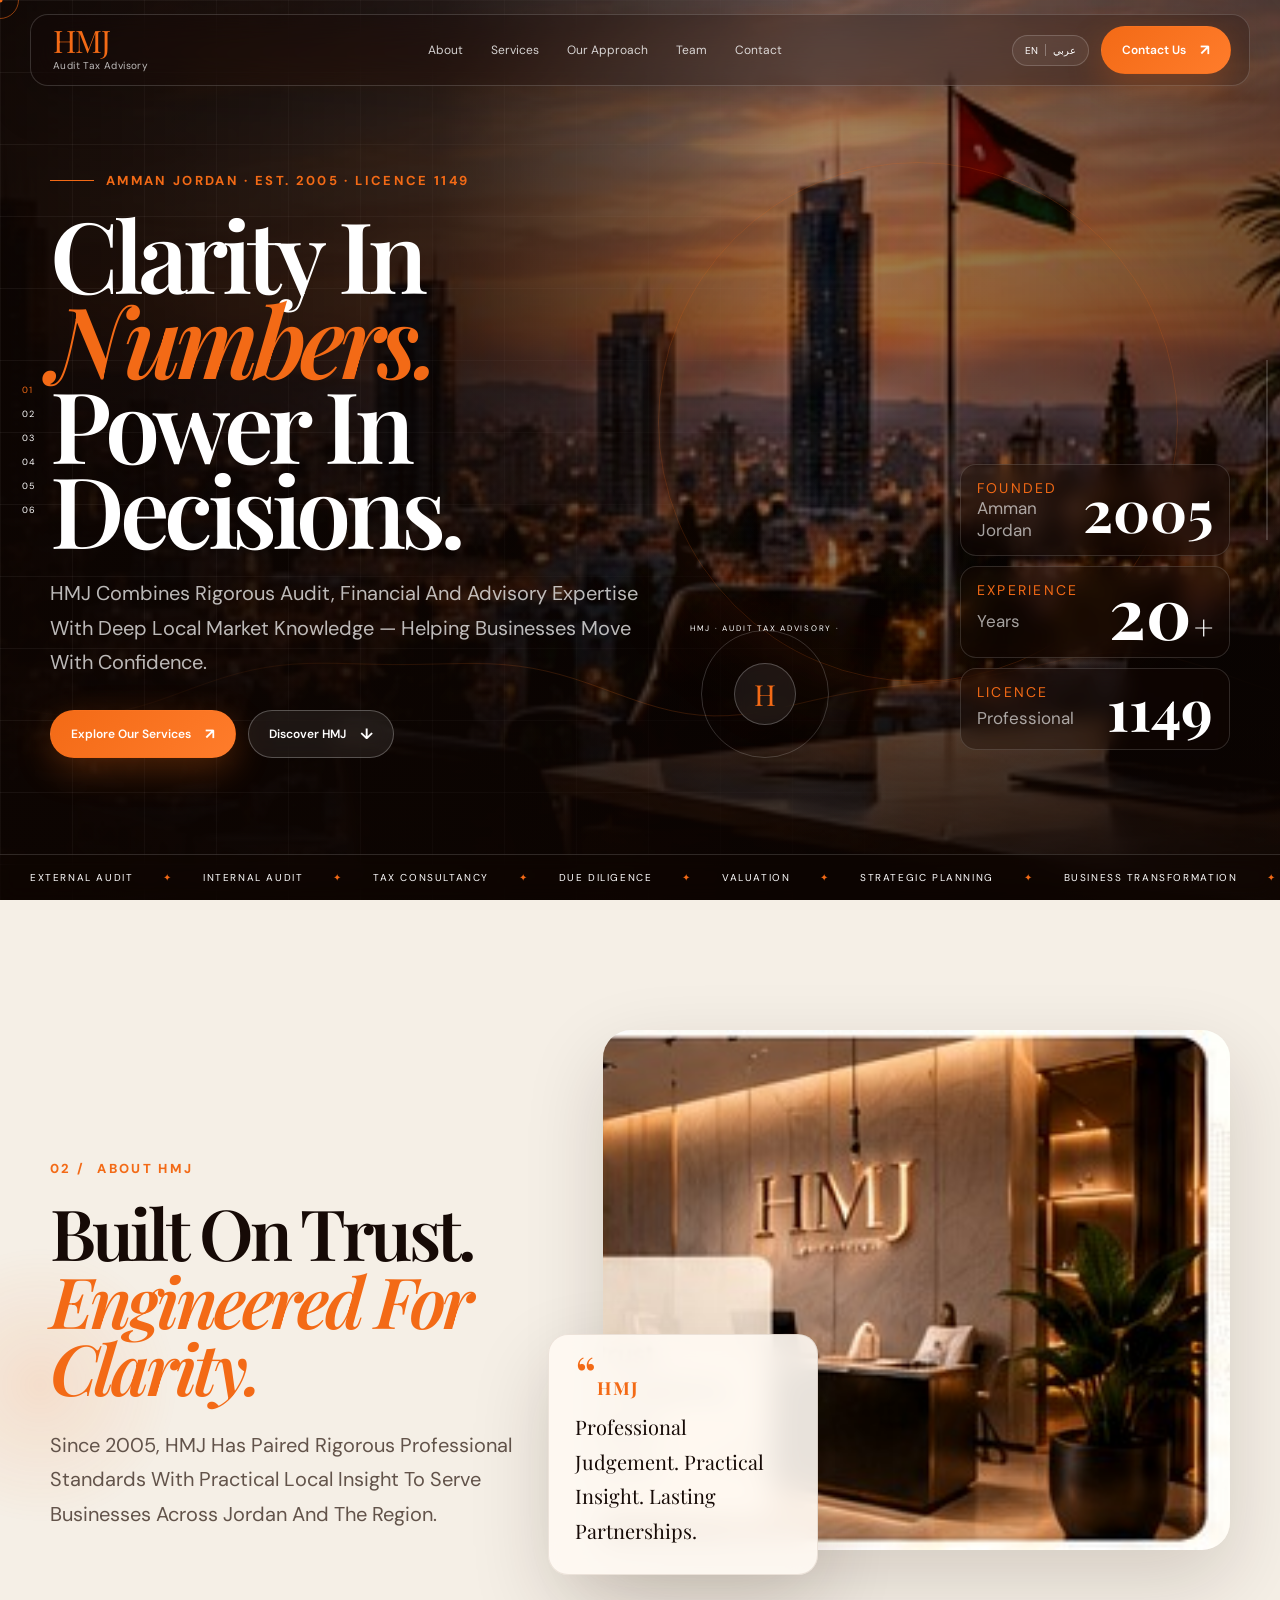
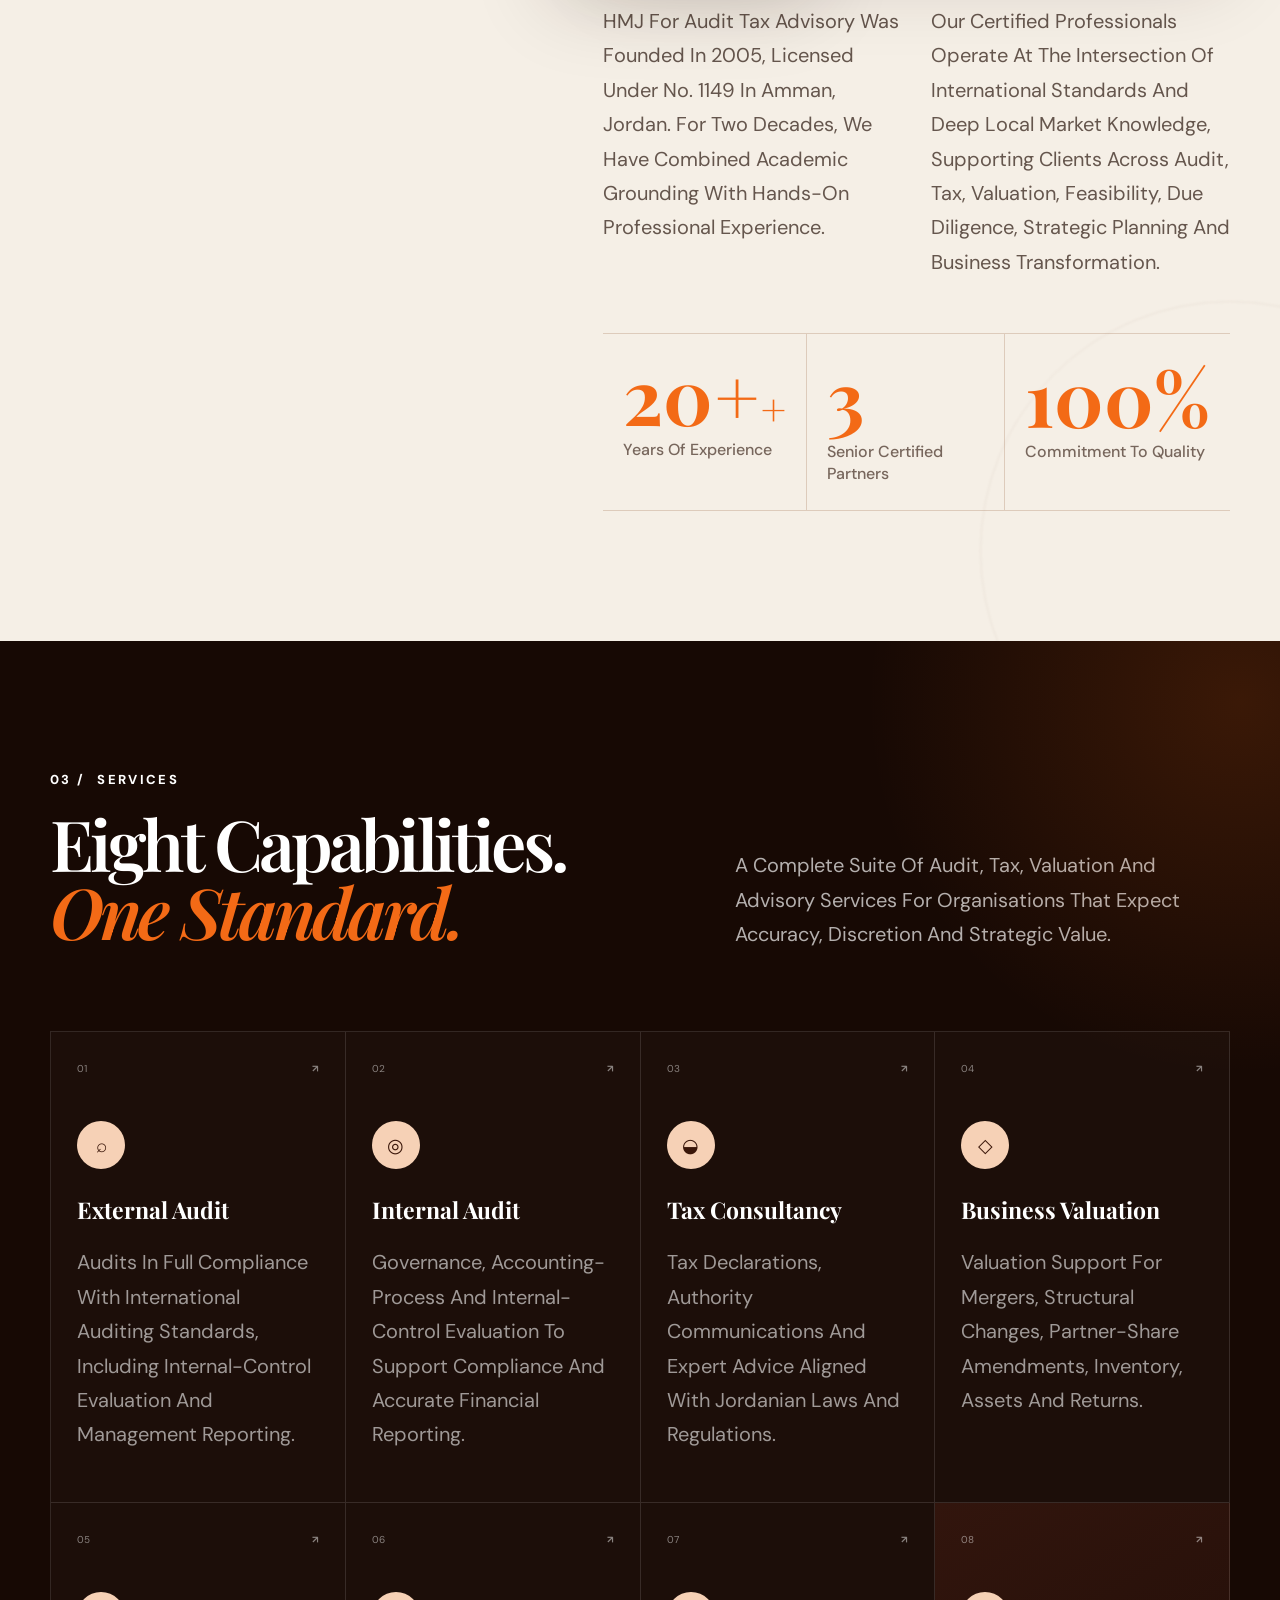
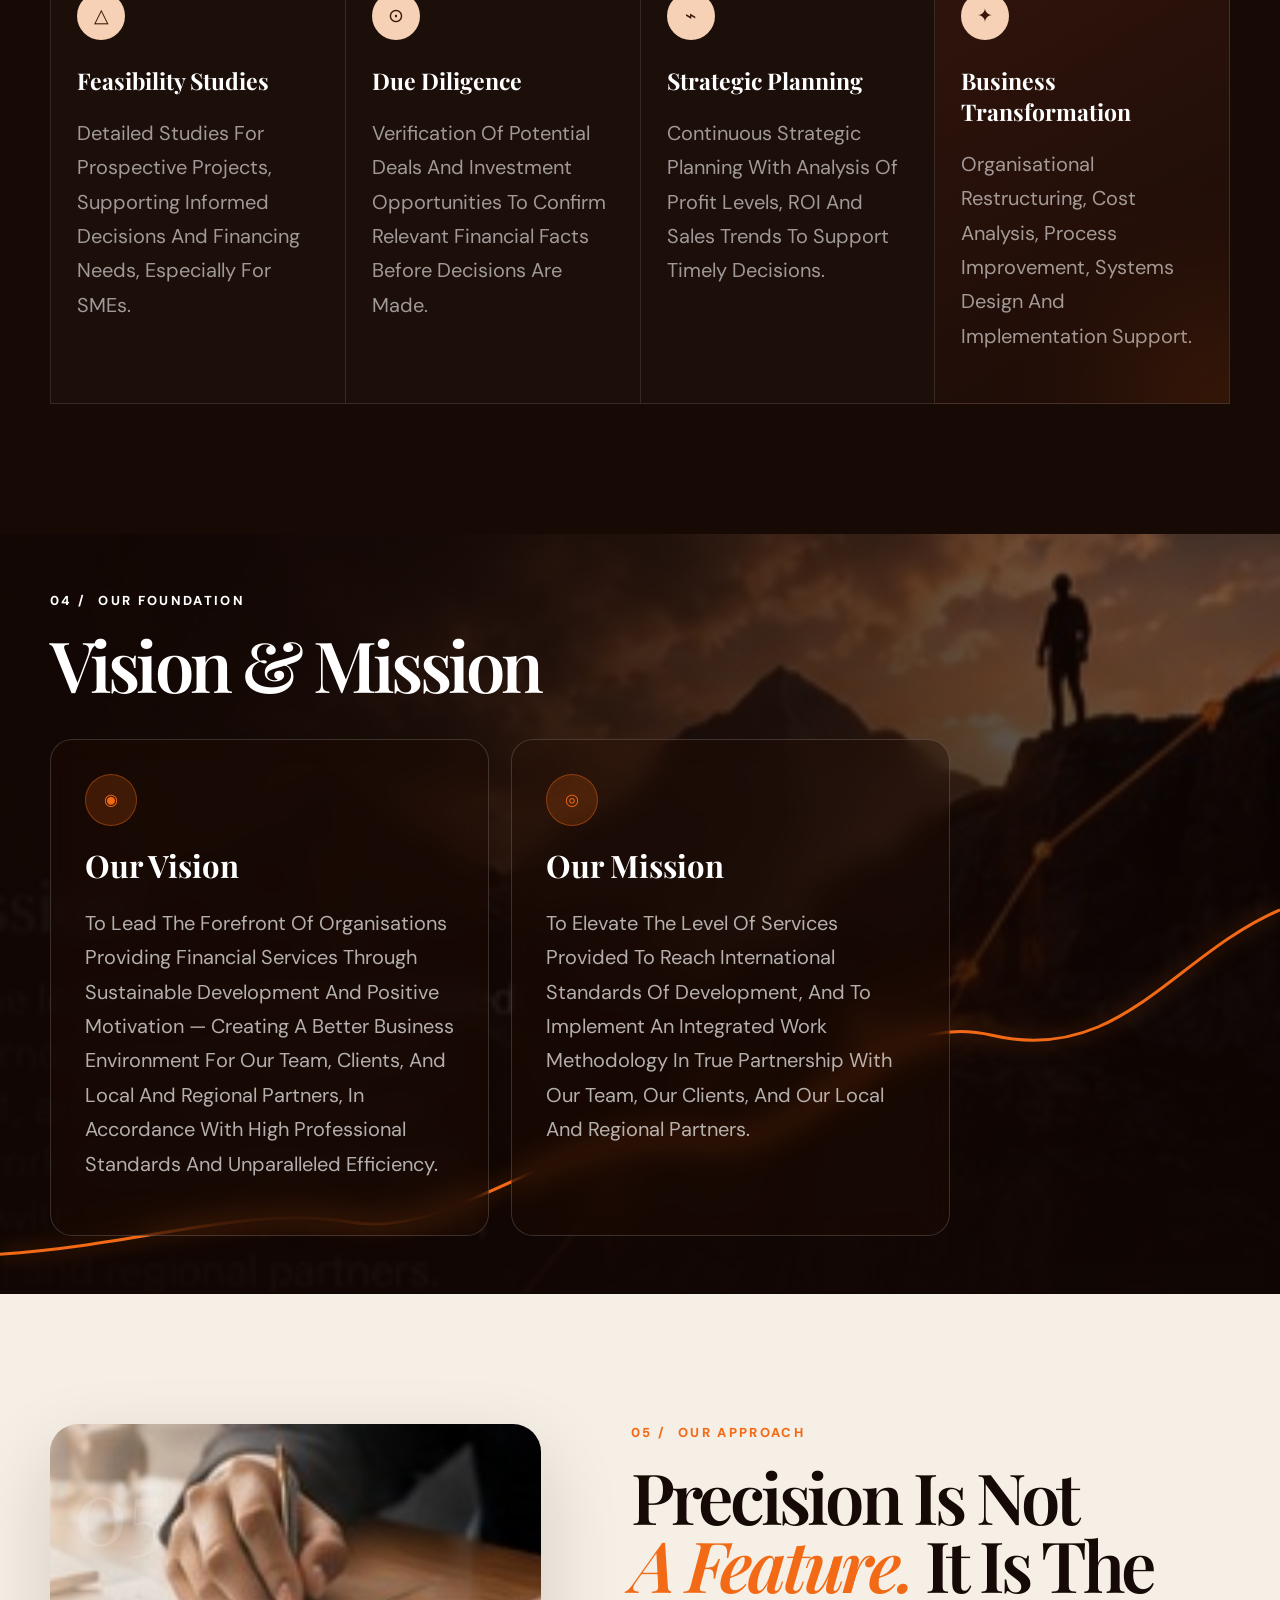
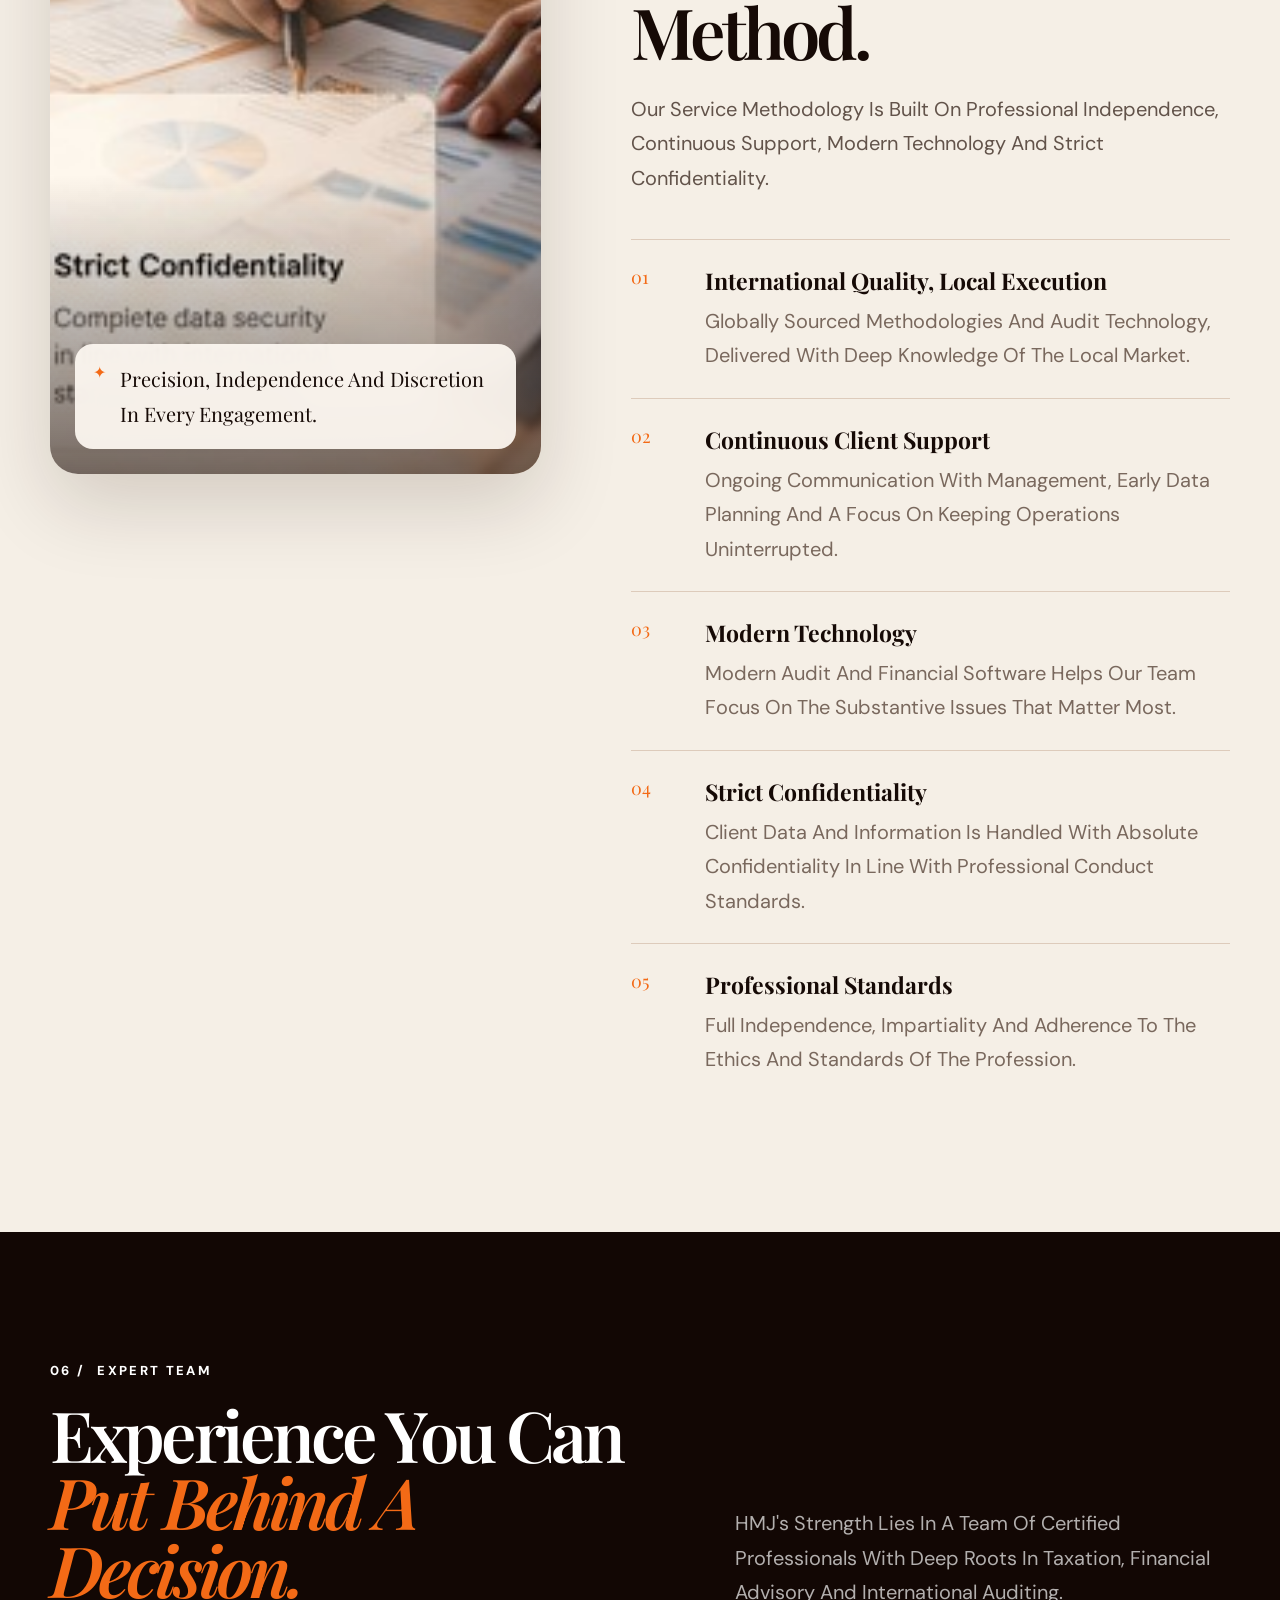
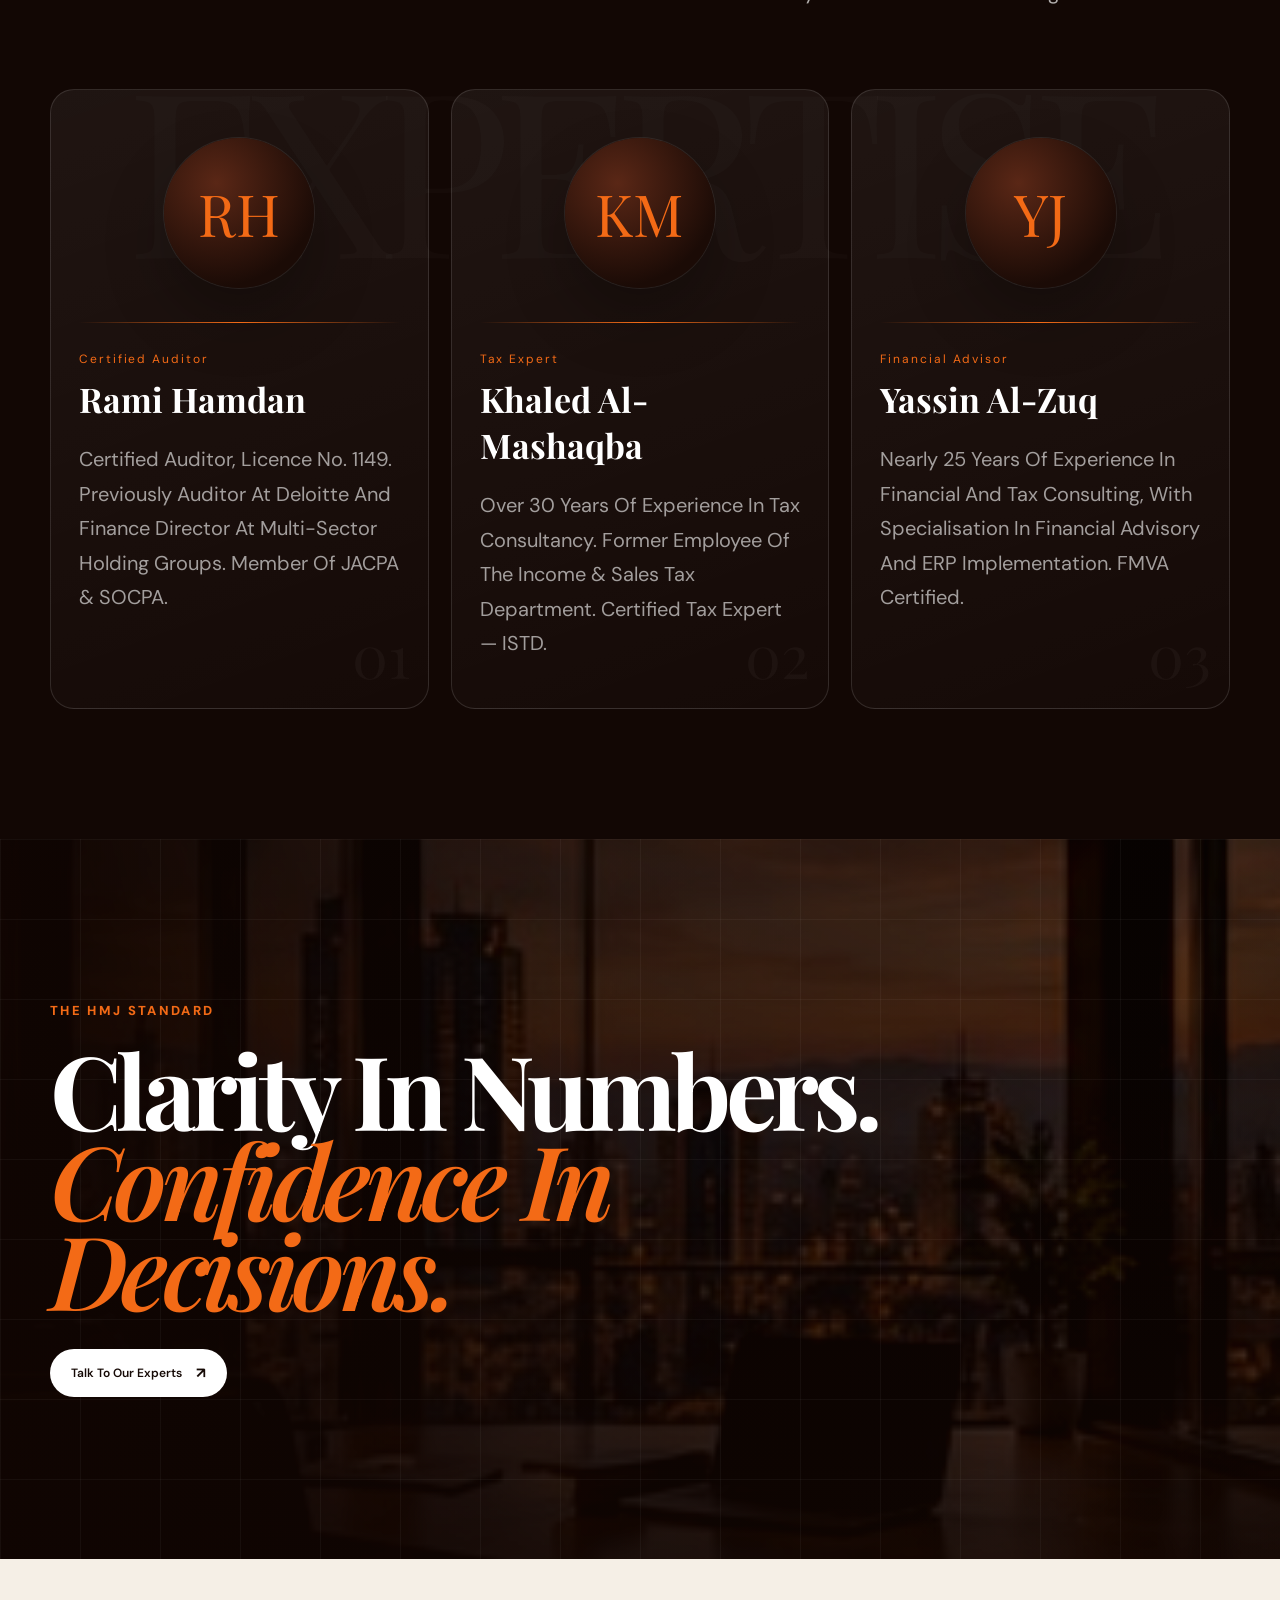
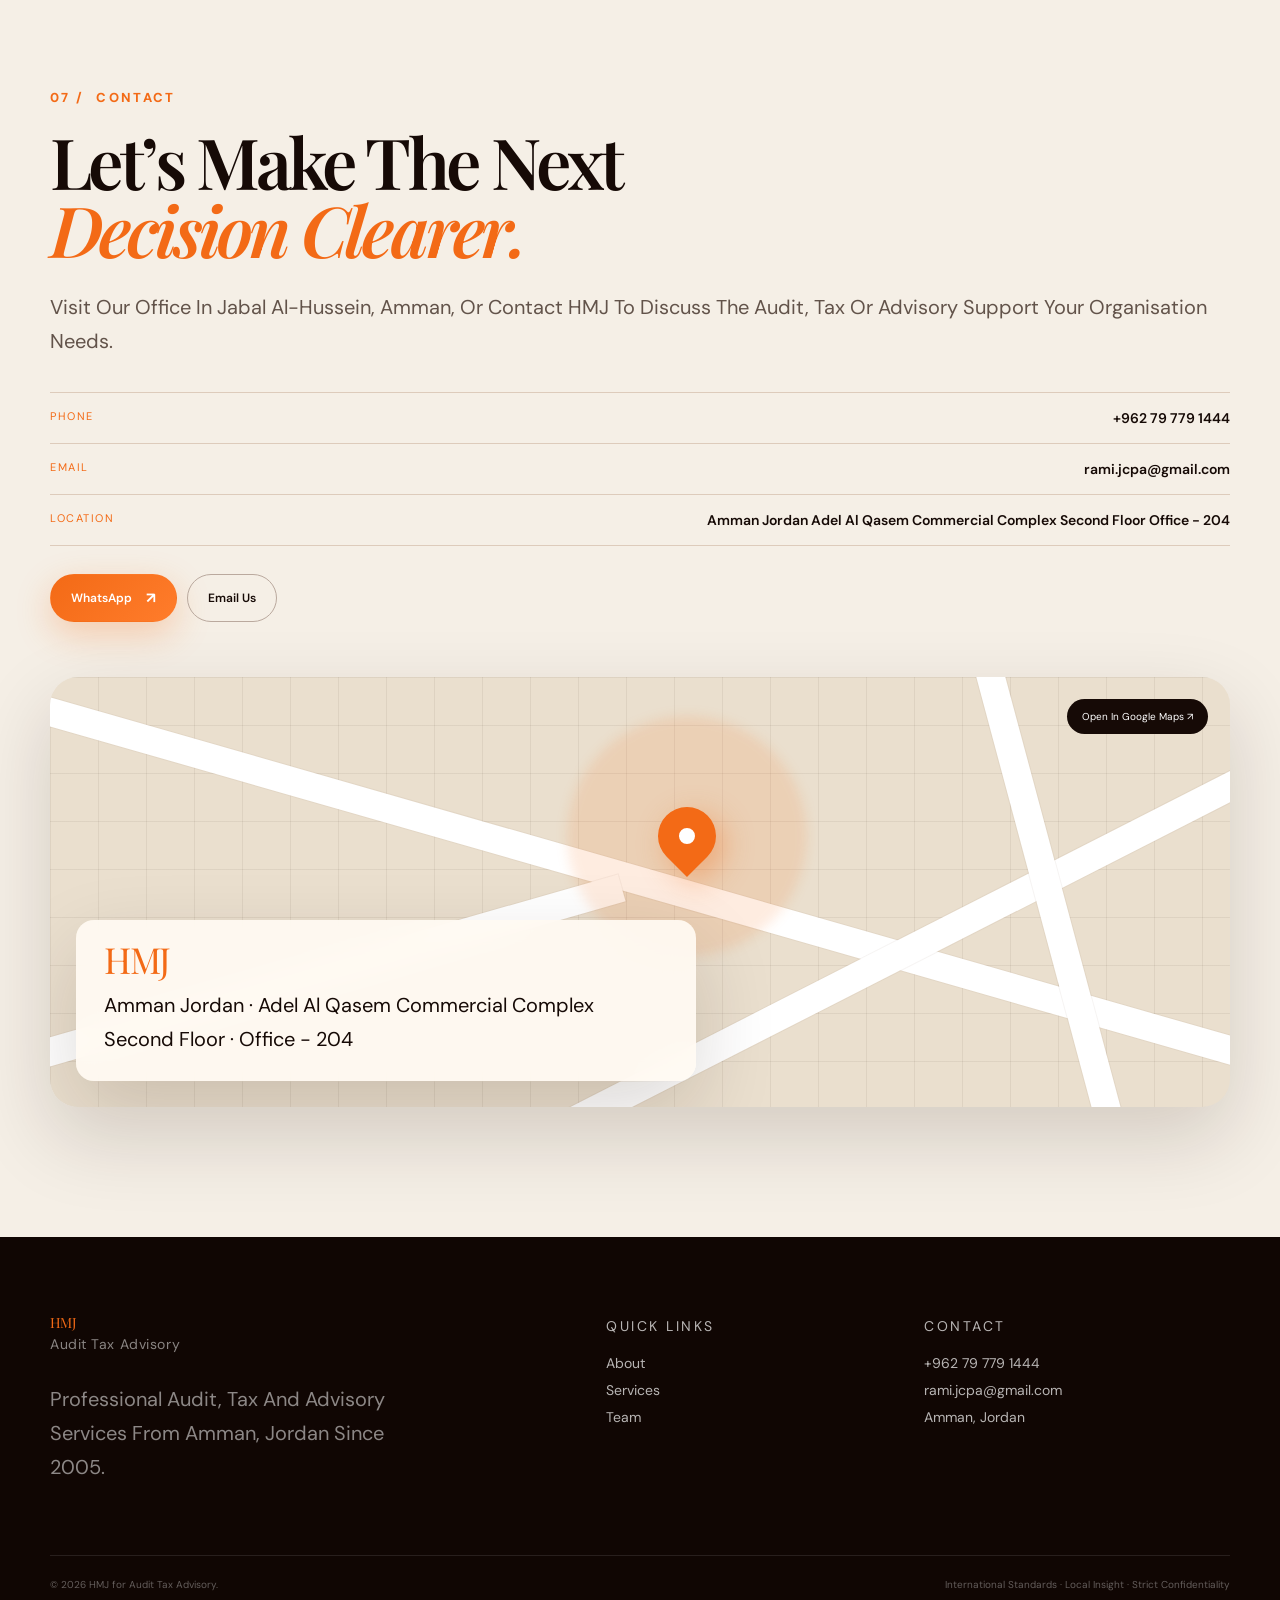
==== commit 061e3385: "Update HMJ website V7" ====
--- a/index.html
+++ b/index.html
@@ -3,8 +3,8 @@
 <head>
   <meta charset="utf-8" />
   <meta name="viewport" content="width=device-width,initial-scale=1,viewport-fit=cover" />
-  <title>HMJ for Audit & Advisory | Amman, Jordan</title>
-  <meta name="description" content="HMJ for Audit & Advisory — audit, tax, valuation, feasibility, due diligence, strategic planning and business transformation services in Amman, Jordan since 2005." />
+  <title>HMJ for Audit Tax Advisory | Amman, Jordan</title>
+  <meta name="description" content="HMJ for Audit Tax Advisory — audit, tax, valuation, feasibility, due diligence, strategic planning and business transformation services in Amman, Jordan since 2005." />
   <meta name="theme-color" content="#160a06" />
   <meta name="robots" content="index,follow,max-image-preview:large" />
   <link rel="canonical" href="https://www.rh-audit.com/" />
@@ -12,7 +12,7 @@
   <link rel="alternate" hreflang="ar" href="https://www.rh-audit.com/?lang=ar" />
   <link rel="alternate" hreflang="x-default" href="https://www.rh-audit.com/" />
   <meta property="og:type" content="website" />
-  <meta property="og:title" content="HMJ for Audit & Advisory" />
+  <meta property="og:title" content="HMJ for Audit Tax Advisory" />
   <meta property="og:description" content="Clarity in numbers. Confidence in decisions." />
   <meta property="og:url" content="https://www.rh-audit.com/" />
   <meta property="og:image" content="https://www.rh-audit.com/assets/social-preview.png" />
@@ -26,7 +26,7 @@
   <link href="https://fonts.googleapis.com/css2?family=DM+Sans:wght@400;500;600;700&family=Playfair+Display:ital,wght@0,500;0,600;0,700;1,600&family=Tajawal:wght@400;500;700;800&display=swap" rel="stylesheet" />
   <link rel="stylesheet" href="styles.css" />
   <script type="application/ld+json">
-  {"@context":"https://schema.org","@type":"ProfessionalService","name":"HMJ for Audit & Advisory","url":"https://www.rh-audit.com/","email":"rami.jcpa@gmail.com","telephone":"+962797791444","foundingDate":"2005-04","address":{"@type":"PostalAddress","streetAddress":"Khaled Bin Al-Waleed Street, Jabal Al-Hussein, Adel Al-Qassem Complex, Second Floor, Office 204","addressLocality":"Amman","addressCountry":"JO"},"areaServed":["Jordan","Middle East"],"serviceType":["External Audit","Internal Audit","Tax Consultancy","Business Valuation","Feasibility Studies","Due Diligence","Strategic Planning","Business Transformation"]}
+  {"@context":"https://schema.org","@type":"ProfessionalService","name":"HMJ for Audit Tax Advisory","url":"https://www.rh-audit.com/","email":"rami.jcpa@gmail.com","telephone":"+962797791444","foundingDate":"2005-04","address":{"@type":"PostalAddress","streetAddress":"Khaled Bin Al-Waleed Street, Jabal Al-Hussein, Adel Al-Qassem Complex, Second Floor, Office 204","addressLocality":"Amman","addressCountry":"JO"},"areaServed":["Jordan","Middle East"],"serviceType":["External Audit","Internal Audit","Tax Consultancy","Business Valuation","Feasibility Studies","Due Diligence","Strategic Planning","Business Transformation"]}
   </script>
 </head>
 <body>
@@ -34,7 +34,7 @@
     <div class="intro-noise"></div>
     <div class="intro-word">HMJ</div>
     <div class="intro-rule"></div>
-    <div class="intro-sub">AUDIT · ADVISORY · AMMAN</div>
+    <div class="intro-sub">AUDIT TAX ADVISORY</div>
     <div class="intro-slice intro-slice-a"></div><div class="intro-slice intro-slice-b"></div>
   </div>
   <canvas id="pulseCanvas" aria-hidden="true"></canvas>
@@ -45,7 +45,7 @@
 
   <header class="nav" id="nav">
     <div class="nav-shell">
-      <a class="brand" href="#home" aria-label="HMJ home"><span class="brand-main">HMJ</span><span class="brand-sub" data-i18n="brandSub">Audit & Advisory</span></a>
+      <a class="brand" href="#home" aria-label="HMJ home"><span class="brand-main">HMJ</span><span class="brand-sub" data-i18n="brandSub">Audit Tax Advisory</span></a>
       <nav class="nav-links" aria-label="Primary navigation">
         <a href="#about" data-i18n="navAbout">About</a><a href="#services" data-i18n="navServices">Services</a><a href="#approach" data-i18n="navApproach">Our Approach</a><a href="#team" data-i18n="navTeam">Team</a><a href="#contact" data-i18n="navContact">Contact</a>
       </nav>
@@ -55,7 +55,7 @@
 
   <aside class="section-rail" aria-hidden="true"><span class="rail-mark active" data-target="home">01</span><span class="rail-mark" data-target="about">02</span><span class="rail-mark" data-target="services">03</span><span class="rail-mark" data-target="approach">04</span><span class="rail-mark" data-target="team">05</span><span class="rail-mark" data-target="contact">06</span></aside>
 
-  <div class="mobile-menu" aria-hidden="true"><div class="mobile-menu-top"><div class="brand"><span class="brand-main">HMJ</span><span class="brand-sub" data-i18n="brandSub">Audit & Advisory</span></div><button class="menu-close" aria-label="Close menu">×</button></div><nav><a href="#about" data-i18n="navAbout">About</a><a href="#services" data-i18n="navServices">Services</a><a href="#approach" data-i18n="navApproach">Our Approach</a><a href="#team" data-i18n="navTeam">Team</a><a href="#contact" data-i18n="navContact">Contact</a></nav><a class="button button-hot" href="#contact"><span data-i18n="talkExperts">Talk to our experts</span><b>↗</b></a></div>
+  <div class="mobile-menu" aria-hidden="true"><div class="mobile-menu-top"><div class="brand"><span class="brand-main">HMJ</span><span class="brand-sub" data-i18n="brandSub">Audit Tax Advisory</span></div><button class="menu-close" aria-label="Close menu">×</button></div><nav><a href="#about" data-i18n="navAbout">About</a><a href="#services" data-i18n="navServices">Services</a><a href="#approach" data-i18n="navApproach">Our Approach</a><a href="#team" data-i18n="navTeam">Team</a><a href="#contact" data-i18n="navContact">Contact</a></nav><a class="button button-hot" href="#contact"><span data-i18n="talkExperts">Talk to our experts</span><b>↗</b></a></div>
 
   <main id="main">
     <section class="hero" id="home">
@@ -64,17 +64,17 @@
       <div class="hero-sun" aria-hidden="true"></div>
       <div class="hero-wrap">
         <div class="hero-copy">
-          <div class="micro reveal"><span></span><b data-i18n="heroEyebrow">AMMAN · EST. 2005 · LICENCE 1149</b></div>
+          <div class="micro reveal"><span></span><b data-i18n="heroEyebrow">AMMAN JORDAN · EST. 2005 · LICENCE 1149</b></div>
           <h1 class="hero-title reveal" data-delay="1"><span data-i18n="heroTitleA">Clarity in</span><br><em data-i18n="heroTitleB">Numbers.</em><br><span data-i18n="heroTitleC">Power in Decisions.</span></h1>
           <p class="hero-lead reveal" data-delay="2" data-i18n="heroLead">HMJ combines rigorous audit, financial and advisory expertise with deep local market knowledge — helping businesses move with confidence.</p>
           <div class="hero-actions reveal" data-delay="3"><a class="button button-hot magnetic" href="#services"><span data-i18n="exploreServices">Explore our services</span><b>↗</b></a><a class="button button-glass magnetic" href="#about"><span data-i18n="discoverHMJ">Discover HMJ</span><b>↓</b></a></div>
         </div>
         <div class="hero-data reveal" data-delay="3">
-          <div class="data-chip"><small data-i18n="founded">FOUNDED</small><strong class="counter" data-value="2005">2005</strong><span data-i18n="inAmman">in Amman</span></div>
-          <div class="data-chip"><small data-i18n="experience">EXPERIENCE</small><strong><span class="counter" data-value="20">20</span>+</strong><span data-i18n="years">years</span></div>
+          <div class="data-chip"><small data-i18n="founded">FOUNDED</small><strong class="counter" data-value="2005">2005</strong><span data-i18n="inAmman">Amman Jordan</span></div>
+          <div class="data-chip"><small data-i18n="experience">EXPERIENCE</small><strong class="experience-number"><span class="counter" data-value="20">20</span><span class="experience-plus">+</span></strong><span data-i18n="years">years</span></div>
           <div class="data-chip"><small data-i18n="licence">LICENCE</small><strong class="counter" data-value="1149">1149</strong><span data-i18n="professionalLicence">professional</span></div>
         </div>
-        <div class="hero-badge reveal" data-delay="4"><div class="badge-ring"><span>HMJ · AUDIT · ADVISORY · AMMAN · </span></div><div class="badge-core">H</div></div>
+        <div class="hero-badge reveal" data-delay="4"><div class="badge-ring"><span>HMJ · AUDIT TAX ADVISORY · </span></div><div class="badge-core">H</div></div>
       </div>
       <div class="hero-bottom"><div class="ticker"><div><span>EXTERNAL AUDIT</span><i>✦</i><span>INTERNAL AUDIT</span><i>✦</i><span>TAX CONSULTANCY</span><i>✦</i><span>DUE DILIGENCE</span><i>✦</i><span>VALUATION</span><i>✦</i><span>STRATEGIC PLANNING</span><i>✦</i><span>BUSINESS TRANSFORMATION</span><i>✦</i></div><div><span>EXTERNAL AUDIT</span><i>✦</i><span>INTERNAL AUDIT</span><i>✦</i><span>TAX CONSULTANCY</span><i>✦</i><span>DUE DILIGENCE</span><i>✦</i><span>VALUATION</span><i>✦</i><span>STRATEGIC PLANNING</span><i>✦</i><span>BUSINESS TRANSFORMATION</span><i>✦</i></div></div></div>
     </section>
@@ -84,8 +84,8 @@
       <div class="wrap about-grid">
         <div class="about-sticky"><div class="section-tag reveal">02 / <span data-i18n="aboutLabel">ABOUT HMJ</span></div><h2 class="display reveal" data-delay="1" data-i18n="aboutTitle">Built on trust.<br><em>Engineered for clarity.</em></h2><p class="lead reveal" data-delay="2" data-i18n="aboutIntro">Since 2005, HMJ has paired rigorous professional standards with practical local insight to serve businesses across Jordan and the region.</p></div>
         <div class="about-content">
-          <div class="about-visual reveal"><div class="image-reveal"><img src="https://images.pexels.com/photos/33342702/pexels-photo-33342702.jpeg?auto=compress&amp;cs=tinysrgb&amp;w=1800" loading="lazy" decoding="async" onerror="this.onerror=null;this.src='assets/about-visual.jpg'" alt="HMJ styled corporate office"/></div><div class="quote-card"><span>“</span><p data-i18n="aboutQuote">Professional judgement. Practical insight. Lasting partnerships.</p></div></div>
-          <div class="about-copy reveal"><p data-i18n="aboutP1">HMJ for Audit & Advisory was founded in April 2005, licensed under No. 1149 in Amman, Jordan. For two decades, we have combined academic grounding with hands-on professional experience.</p><p data-i18n="aboutP2">Our certified professionals operate at the intersection of international standards and deep local market knowledge, supporting clients across audit, tax, valuation, feasibility, due diligence, strategic planning and business transformation.</p></div>
+          <div class="about-visual reveal"><div class="image-reveal"><img src="https://images.pexels.com/photos/33342702/pexels-photo-33342702.jpeg?auto=compress&amp;cs=tinysrgb&amp;w=1800" loading="lazy" decoding="async" onerror="this.onerror=null;this.src='assets/about-visual.jpg'" alt="HMJ styled corporate office"/></div><div class="quote-card"><span>“</span><b class="quote-hmj">HMJ</b><p data-i18n="aboutQuote">Professional judgement. Practical insight. Lasting partnerships.</p></div></div>
+          <div class="about-copy reveal"><p data-i18n="aboutP1">HMJ for Audit Tax Advisory was founded in April 2005, licensed under No. 1149 in Amman, Jordan. For two decades, we have combined academic grounding with hands-on professional experience.</p><p data-i18n="aboutP2">Our certified professionals operate at the intersection of international standards and deep local market knowledge, supporting clients across audit, tax, valuation, feasibility, due diligence, strategic planning and business transformation.</p></div>
           <div class="metric-row reveal"><div><strong><span class="counter" data-value="20">20</span>+</strong><span data-i18n="metricExperience">Years of experience</span></div><div><strong>3</strong><span data-i18n="metricPartners">Senior certified partners</span></div><div><strong>100%</strong><span data-i18n="metricQuality">Commitment to quality</span></div></div>
         </div>
       </div>
@@ -129,18 +129,18 @@
     <section class="team section" id="team">
       <div class="team-bg-text" aria-hidden="true">EXPERTISE</div>
       <div class="wrap"><div class="team-head"><div><div class="section-tag light reveal">06 / <span data-i18n="teamLabel">EXPERT TEAM</span></div><h2 class="display light reveal" data-delay="1" data-i18n="teamTitle">Experience you can<br><em>put behind a decision.</em></h2></div><p class="lead light reveal" data-delay="2" data-i18n="teamIntro">HMJ's strength lies in a team of certified professionals with deep roots in taxation, financial advisory and international auditing.</p></div>
-      <div class="team-cards"><article class="person-card reveal"><div class="person-orb">RH</div><div class="person-line"></div><span data-i18n="certifiedAuditor">Certified Auditor</span><h3 data-i18n="ramiName">Rami Hamdan</h3><p data-i18n="ramiText">Certified Auditor, Licence No. 1149. Previously auditor at Deloitte and Finance Director at multi-sector holding groups. Member of JACPA and SOCPA.</p><small>01</small></article><article class="person-card reveal" data-delay="1"><div class="person-orb">KM</div><div class="person-line"></div><span data-i18n="taxExpert">Tax Expert</span><h3 data-i18n="khaledName">Khaled Al-Mashaqba</h3><p data-i18n="khaledText">Over 30 years of experience in tax consultancy. Former employee of the Income & Sales Tax Department. Certified Tax Expert — ISTD.</p><small>02</small></article><article class="person-card reveal" data-delay="2"><div class="person-orb">YZ</div><div class="person-line"></div><span data-i18n="financialAdvisor">Financial Advisor</span><h3 data-i18n="yassinName">Yassin Al-Zuq</h3><p data-i18n="yassinText">Nearly 25 years of experience in financial and tax consulting, with specialisation in financial advisory and ERP implementation. FMVA certified.</p><small>03</small></article></div></div>
+      <div class="team-cards"><article class="person-card reveal"><div class="person-orb">RH</div><div class="person-line"></div><span data-i18n="certifiedAuditor">Certified Auditor</span><h3 data-i18n="ramiName">Rami Hamdan</h3><p data-i18n="ramiText">Certified Auditor, Licence No. 1149. Previously auditor at Deloitte and Finance Director at multi-sector holding groups. Member of JACPA &amp; SOCPA.</p><small>01</small></article><article class="person-card reveal" data-delay="1"><div class="person-orb">KM</div><div class="person-line"></div><span data-i18n="taxExpert">Tax Expert</span><h3 data-i18n="khaledName">Khaled Al-Mashaqba</h3><p data-i18n="khaledText">Over 30 years of experience in tax consultancy. Former employee of the Income & Sales Tax Department. Certified Tax Expert — ISTD.</p><small>02</small></article><article class="person-card reveal" data-delay="2"><div class="person-orb">YJ</div><div class="person-line"></div><span data-i18n="financialAdvisor">Financial Advisor</span><h3 data-i18n="yassinName">Yassin Al-Zuq</h3><p data-i18n="yassinText">Nearly 25 years of experience in financial and tax consulting, with specialisation in financial advisory and ERP implementation. FMVA certified.</p><small>03</small></article></div></div>
     </section>
 
-    <section class="manifesto"><div class="manifesto-img"><img src="https://images.pexels.com/photos/20228880/pexels-photo-20228880.jpeg?auto=compress&amp;cs=tinysrgb&amp;w=2400" loading="lazy" decoding="async" onerror="this.onerror=null;this.src='assets/city-visual.jpg'" alt="Amman skyline at dusk"/></div><div class="manifesto-shade"></div><div class="manifesto-grid"></div><div class="wrap manifesto-inner"><span class="manifesto-kicker reveal" data-i18n="manifestoKicker">THE HMJ STANDARD</span><h2 class="reveal" data-delay="1"><span data-i18n="manifesto1">Clarity in numbers.</span><br><em data-i18n="manifesto2">Confidence in decisions.</em></h2><a class="button button-light magnetic reveal manifesto-cta" data-delay="2" href="#contact"><span data-i18n="talkExperts">Talk to our experts</span><b>↗</b></a></div></section>
+    <section class="manifesto"><div class="manifesto-img"><img src="https://content.r9cdn.net/rimg/himg/95/3f/d4/leonardo-58081-2771624-907439.jpg?crop=true&amp;height=1200&amp;width=2000" loading="lazy" decoding="async" onerror="this.onerror=null;this.src='assets/city-visual.jpg'" alt="Amman skyline at dusk"/></div><div class="manifesto-shade"></div><div class="manifesto-grid"></div><div class="wrap manifesto-inner"><span class="manifesto-kicker reveal" data-i18n="manifestoKicker">THE HMJ STANDARD</span><h2 class="reveal" data-delay="1"><span data-i18n="manifesto1">Clarity in numbers.</span><br><em data-i18n="manifesto2">Confidence in decisions.</em></h2><a class="button button-light magnetic reveal manifesto-cta" data-delay="2" href="#contact"><span data-i18n="talkExperts">Talk to our experts</span><b>↗</b></a></div></section>
 
     <section class="contact section section-cream" id="contact">
-      <div class="wrap contact-grid"><div class="contact-copy"><div class="section-tag reveal">07 / <span data-i18n="contactLabel">CONTACT</span></div><h2 class="display reveal" data-delay="1" data-i18n="contactTitle">Let’s make the next<br><em>decision clearer.</em></h2><p class="lead reveal" data-delay="2" data-i18n="contactIntro">Visit our office in Jabal Al-Hussein, Amman, or contact HMJ to discuss the audit, tax or advisory support your organisation needs.</p><div class="contact-lines reveal" data-delay="3"><a href="tel:+962797791444"><span>PHONE</span><strong>+962 79 779 1444</strong></a><a href="mailto:rami.jcpa@gmail.com"><span>EMAIL</span><strong>rami.jcpa@gmail.com</strong></a><a target="_blank" rel="noopener" href="https://www.google.com/maps/search/?api=1&query=Adel+Al-Qassem+Complex+Jabal+Al-Hussein+Amman+Jordan"><span data-i18n="locationLabel">LOCATION</span><strong data-i18n="addressShort">Jabal Al-Hussein · Office 204 · Amman</strong></a></div><div class="contact-actions reveal" data-delay="4"><a class="button button-hot magnetic" href="https://wa.me/962797791444" target="_blank" rel="noopener">WhatsApp <b>↗</b></a><a class="button button-outline magnetic" href="mailto:rami.jcpa@gmail.com"><span data-i18n="emailUs">Email us</span></a></div></div>
-      <div class="map-art reveal" data-delay="2"><div class="map-grid"></div><div class="road road-a"></div><div class="road road-b"></div><div class="road road-c"></div><div class="road road-d"></div><div class="map-halo"></div><div class="map-pin"><i></i></div><div class="map-card"><div class="brand-main">HMJ</div><p data-i18n="mapAddress">Adel Al-Qassem Complex<br>Second Floor · Office 204<br>Jabal Al-Hussein · Amman</p></div><a class="map-button" href="https://www.google.com/maps/search/?api=1&query=Adel+Al-Qassem+Complex+Jabal+Al-Hussein+Amman+Jordan" target="_blank" rel="noopener"><span data-i18n="openMaps">Open in Google Maps</span> ↗</a></div></div>
+      <div class="wrap contact-grid"><div class="contact-copy"><div class="section-tag reveal">07 / <span data-i18n="contactLabel">CONTACT</span></div><h2 class="display reveal" data-delay="1" data-i18n="contactTitle">Let’s make the next<br><em>decision clearer.</em></h2><p class="lead reveal" data-delay="2" data-i18n="contactIntro">Visit our office in Jabal Al-Hussein, Amman, or contact HMJ to discuss the audit, tax or advisory support your organisation needs.</p><div class="contact-lines reveal" data-delay="3"><a href="tel:+962797791444"><span>PHONE</span><strong>+962 79 779 1444</strong></a><a href="mailto:rami.jcpa@gmail.com"><span>EMAIL</span><strong>rami.jcpa@gmail.com</strong></a><a target="_blank" rel="noopener" href="https://www.google.com/maps/search/?api=1&query=Adel+Al-Qassem+Complex+Jabal+Al-Hussein+Amman+Jordan"><span data-i18n="locationLabel">LOCATION</span><strong data-i18n="addressShort">Amman Jordan Adel Al Qasem Commercial Complex Second Floor Office - 204</strong></a></div><div class="contact-actions reveal" data-delay="4"><a class="button button-hot magnetic" href="https://wa.me/962797791444" target="_blank" rel="noopener">WhatsApp <b>↗</b></a><a class="button button-outline magnetic" href="mailto:rami.jcpa@gmail.com"><span data-i18n="emailUs">Email us</span></a></div></div>
+      <div class="map-art reveal" data-delay="2"><div class="map-grid"></div><div class="road road-a"></div><div class="road road-b"></div><div class="road road-c"></div><div class="road road-d"></div><div class="map-halo"></div><div class="map-pin"><i></i></div><div class="map-card"><div class="brand-main">HMJ</div><p data-i18n="mapAddress">Amman Jordan · Adel Al Qasem Commercial Complex<br>Second Floor · Office - 204</p></div><a class="map-button" href="https://www.google.com/maps/search/?api=1&query=Adel+Al-Qassem+Complex+Jabal+Al-Hussein+Amman+Jordan" target="_blank" rel="noopener"><span data-i18n="openMaps">Open in Google Maps</span> ↗</a></div></div>
     </section>
   </main>
 
-  <footer class="footer"><div class="wrap footer-grid"><div><div class="brand inverse"><span class="brand-main">HMJ</span><span class="brand-sub" data-i18n="brandSub">Audit & Advisory</span></div><p data-i18n="footerLine">Professional audit, tax and advisory services from Amman, Jordan since 2005.</p></div><div><span class="footer-label" data-i18n="quickLinks">QUICK LINKS</span><a href="#about" data-i18n="navAbout">About</a><a href="#services" data-i18n="navServices">Services</a><a href="#team" data-i18n="navTeam">Team</a></div><div><span class="footer-label" data-i18n="contactLabel">CONTACT</span><a href="tel:+962797791444">+962 79 779 1444</a><a href="mailto:rami.jcpa@gmail.com">rami.jcpa@gmail.com</a><span data-i18n="ammanJordan">Amman, Jordan</span></div></div><div class="wrap footer-bottom"><span>© <span data-year></span> HMJ for Audit & Advisory.</span><span data-i18n="footerQuality">International standards · Local insight · Strict confidentiality</span></div></footer>
+  <footer class="footer"><div class="wrap footer-grid"><div><div class="brand inverse"><span class="brand-main">HMJ</span><span class="brand-sub" data-i18n="brandSub">Audit Tax Advisory</span></div><p data-i18n="footerLine">Professional audit, tax and advisory services from Amman, Jordan since 2005.</p></div><div><span class="footer-label" data-i18n="quickLinks">QUICK LINKS</span><a href="#about" data-i18n="navAbout">About</a><a href="#services" data-i18n="navServices">Services</a><a href="#team" data-i18n="navTeam">Team</a></div><div><span class="footer-label" data-i18n="contactLabel">CONTACT</span><a href="tel:+962797791444">+962 79 779 1444</a><a href="mailto:rami.jcpa@gmail.com">rami.jcpa@gmail.com</a><span data-i18n="ammanJordan">Amman, Jordan</span></div></div><div class="wrap footer-bottom"><span>© <span data-year></span> HMJ for Audit Tax Advisory.</span><span data-i18n="footerQuality">International standards · Local insight · Strict confidentiality</span></div></footer>
   <script src="script.js"></script>
 </body>
 </html>
--- a/styles.css
+++ b/styles.css
@@ -35,3 +35,295 @@
   html[dir=rtl] .manifesto-inner{align-items:flex-end;}
   html[dir=rtl] .manifesto-cta{align-self:flex-end;}
 }
+
+
+/* CLIENT REVISION 2026-09-30 */
+/* HMJ identity */
+.brand-main,.intro-word{color:var(--hot)!important}
+.brand-sub{font-size:10px!important;letter-spacing:.04em}
+.intro-sub{font-size:13px!important;letter-spacing:.22em}
+
+/* Client requested stronger readability throughout the English site */
+html[lang="en"] body p,
+html[lang="en"] body small,
+html[lang="en"] body .section-tag,
+html[lang="en"] body .micro,
+html[lang="en"] body .manifesto-kicker,
+html[lang="en"] body .footer-label,
+html[lang="en"] body .brand-sub,
+html[lang="en"] body .person-card>span,
+html[lang="en"] body .contact-lines span,
+html[lang="en"] body .data-chip small,
+html[lang="en"] body .data-chip span,
+html[lang="en"] body .button span,
+html[lang="en"] body .nav-links a {text-transform:capitalize}
+
+p{font-size:15px!important;line-height:1.78!important}
+.lead{font-size:18px!important;line-height:1.75!important}
+.hero-lead{font-size:17px!important;line-height:1.72!important}
+.section-tag,.micro,.manifesto-kicker{font-size:12px!important;letter-spacing:.18em!important;font-weight:800}
+.service-card p,.approach-item p,.person-card p,.footer p,.map-card p{font-size:14px!important}
+.person-card>span,.contact-lines span,.footer-label{font-size:11px!important}
+.footer-grid a,.footer-grid span,.contact-lines a{font-size:14px!important}
+.data-chip small,.data-chip span{font-size:11px!important}
+.data-chip strong{font-size:46px!important}
+.quote-card{align-items:flex-start;flex-wrap:wrap}
+.quote-card .quote-hmj{font-family:var(--serif);font-size:18px;color:var(--hot);letter-spacing:.08em;margin-top:2px}
+.quote-card p{font-size:20px!important}
+
+/* Address map becomes a wide landscape panel */
+.contact-grid{grid-template-columns:1fr;gap:55px}
+.map-art{width:100%;height:430px;border-radius:28px}
+.map-card{width:min(620px,calc(100% - 52px));padding:25px 28px}
+.map-card .brand-main{font-size:36px}
+.map-card p{font-size:15px!important;line-height:1.65!important}
+
+/* Le Royal Amman night image presentation */
+.manifesto-img img{object-position:center 48%!important;filter:saturate(1.06) contrast(1.08) brightness(.72)!important}
+
+/* Mobile is deliberately re-composed instead of simply scaled down */
+@media(max-width:640px){
+  .wrap,.hero-wrap{width:min(100% - 28px,1180px)}
+  .section{padding:76px 0}
+  .nav-shell{height:64px;border-radius:18px}
+  .brand-main{font-size:27px!important}
+  .brand-sub{font-size:9px!important;max-width:110px;line-height:1.05}
+  .hero{min-height:auto}
+  .hero-wrap{padding:118px 0 82px}
+  .hero-title{font-size:clamp(49px,15vw,70px);line-height:.9;margin-top:18px}
+  .hero-lead{font-size:16px!important;max-width:95%}
+  .hero-actions{width:100%}
+  .hero-actions .button{width:100%;justify-content:space-between}
+  .hero-data{grid-template-columns:1fr;gap:8px}
+  .data-chip,.data-chip:last-child{grid-column:auto!important;padding:18px 20px}
+  .data-chip strong{font-size:40px!important}
+  .display{font-size:clamp(40px,12vw,52px);line-height:.96}
+  .lead{font-size:17px!important}
+  p{font-size:15px!important}
+  .section-tag,.micro,.manifesto-kicker{font-size:11px!important}
+  .image-reveal{height:470px}
+  .quote-card{padding:18px!important}
+  .quote-card p{font-size:18px!important}
+  .service-card{padding:25px;min-height:280px}
+  .glass-card{padding:24px}
+  .sticky-photo{height:480px}
+  .person-card{min-height:430px;padding:25px}
+  .person-card p{font-size:14px!important}
+  .manifesto{min-height:680px}
+  .manifesto-img img{object-position:58% center!important}
+  .manifesto h2{font-size:clamp(43px,13vw,60px)}
+  .contact-grid{gap:36px}
+  .contact-lines strong{font-size:15px;line-height:1.55;overflow-wrap:anywhere}
+  .map-art{height:500px;border-radius:22px}
+  .map-card{left:14px!important;right:14px!important;bottom:14px;width:auto;padding:20px}
+  .map-card p{font-size:14px!important}
+  .map-button{font-size:11px;padding:10px 13px}
+  .footer{padding-top:62px}
+}
+
+/* GLOBAL READABILITY UPDATE — 2026-09-30 */
+/* Larger paragraph/body copy across the entire project */
+p,
+.lead,
+.hero-lead,
+.service-card p,
+.approach-item p,
+.person-card p,
+.footer p,
+.map-card p,
+.about-copy p,
+.contact-copy p {
+  font-size: 18px !important;
+  line-height: 1.8 !important;
+}
+
+/* Make every 20+ experience statistic much more prominent */
+.metric-row strong {
+  font-size: clamp(52px, 5vw, 76px) !important;
+  line-height: .95 !important;
+}
+.data-chip strong {
+  font-size: clamp(54px, 5vw, 72px) !important;
+  line-height: .9 !important;
+}
+
+@media (max-width: 760px) {
+  p,
+  .lead,
+  .hero-lead,
+  .service-card p,
+  .approach-item p,
+  .person-card p,
+  .footer p,
+  .map-card p,
+  .about-copy p,
+  .contact-copy p {
+    font-size: 17px !important;
+    line-height: 1.75 !important;
+  }
+  .metric-row strong,
+  .data-chip strong {
+    font-size: 54px !important;
+  }
+}
+
+/* Client revision V3: English copy uses capitalized word initials site-wide. */
+html[lang="en"] p,
+html[lang="en"] [data-i18n],
+html[lang="en"] .hero-kicker,
+html[lang="en"] .section-tag,
+html[lang="en"] .brand-sub,
+html[lang="en"] .footer-label,
+html[lang="en"] .stat-label,
+html[lang="en"] .photo-note {
+  text-transform: capitalize;
+}
+
+/* Preserve intentional all-caps brand/acronym presentation. */
+html[lang="en"] .brand-main,
+html[lang="en"] .intro-word,
+html[lang="en"] .intro-sub {
+  text-transform: uppercase;
+}
+
+/* Client revision V4 — stronger readability + prominent experience number */
+html[lang="en"] p,
+html[lang="en"] .lead,
+html[lang="en"] .hero-lead,
+html[lang="en"] .service-card p,
+html[lang="en"] .approach-item p,
+html[lang="en"] .person-card p,
+html[lang="en"] .about-copy p,
+html[lang="en"] .glass-card p,
+html[lang="en"] .photo-note p,
+html[lang="en"] .contact-copy p,
+html[lang="en"] .footer p,
+html[lang="en"] .map-card p {
+  font-size: 20px !important;
+  line-height: 1.72 !important;
+}
+
+/* Make the three hero statistic cards easier to read. */
+.data-chip small {
+  font-size: 14px !important;
+  letter-spacing: .16em !important;
+}
+.data-chip > span:not(.counter) {
+  font-size: 17px !important;
+  line-height: 1.3 !important;
+}
+.data-chip strong,
+.data-chip strong.experience-number {
+  font-size: clamp(72px, 7vw, 108px) !important;
+  line-height: .78 !important;
+  display: block !important;
+  white-space: nowrap !important;
+}
+.metric-row strong {
+  font-size: clamp(64px, 6vw, 88px) !important;
+}
+.person-card > span { font-size: 12px !important; }
+.person-card h3 { font-size: 34px !important; }
+.section-tag, .micro, .manifesto-kicker { font-size: 13px !important; }
+
+@media (max-width: 760px) {
+  html[lang="en"] p,
+  html[lang="en"] .lead,
+  html[lang="en"] .hero-lead,
+  html[lang="en"] .service-card p,
+  html[lang="en"] .approach-item p,
+  html[lang="en"] .person-card p,
+  html[lang="en"] .about-copy p,
+  html[lang="en"] .glass-card p,
+  html[lang="en"] .photo-note p,
+  html[lang="en"] .contact-copy p,
+  html[lang="en"] .footer p,
+  html[lang="en"] .map-card p {
+    font-size: 18px !important;
+    line-height: 1.68 !important;
+  }
+  .data-chip strong,
+  .data-chip strong.experience-number {
+    font-size: 78px !important;
+  }
+  .data-chip small { font-size: 13px !important; }
+  .data-chip > span:not(.counter) { font-size: 17px !important; }
+  .person-card h3 { font-size: 31px !important; }
+}
+
+
+/* Client revision V6 — balanced hero stats (targeted fix) */
+.data-chip strong:not(.experience-number) {
+  font-size: clamp(48px, 4.5vw, 68px) !important;
+  line-height: .9 !important;
+}
+.data-chip strong.experience-number {
+  font-family: var(--serif) !important;
+  font-size: clamp(58px, 5.5vw, 78px) !important;
+  line-height: .86 !important;
+  display: flex !important;
+  align-items: baseline !important;
+  justify-content: flex-end !important;
+  gap: 3px !important;
+  white-space: nowrap !important;
+}
+/* Override the generic .data-chip span rule that was shrinking the nested 20. */
+.data-chip strong.experience-number > span.counter {
+  font-family: var(--serif) !important;
+  font-size: 1em !important;
+  font-weight: 700 !important;
+  line-height: inherit !important;
+  opacity: 1 !important;
+}
+.data-chip strong.experience-number > span.experience-plus {
+  font-family: var(--serif) !important;
+  font-size: .48em !important;
+  font-weight: 700 !important;
+  line-height: 1 !important;
+  opacity: 1 !important;
+  color: inherit !important;
+}
+@media (max-width: 760px) {
+  .data-chip strong:not(.experience-number) { font-size: 52px !important; }
+  .data-chip strong.experience-number { font-size: 64px !important; }
+}
+
+/* Client revision V7 — About metrics: readable 20+ and larger captions */
+.metric-row > div:first-child > strong {
+  display: flex !important;
+  align-items: baseline !important;
+  gap: 2px !important;
+  font-size: clamp(64px, 6vw, 88px) !important;
+  line-height: .9 !important;
+}
+.metric-row > div:first-child > strong > .counter {
+  font-family: var(--serif) !important;
+  font-size: 1em !important;
+  font-weight: 700 !important;
+  line-height: inherit !important;
+  color: var(--hot) !important;
+}
+.metric-row > div:first-child > strong::after {
+  content: "+";
+  font-family: var(--serif);
+  font-size: .58em;
+  font-weight: 700;
+  line-height: 1;
+  color: var(--hot);
+}
+/* Hide the literal plus after the counter; ::after above renders it at the right size. */
+.metric-row > div:first-child > strong { font-size: 0; }
+.metric-row > div:first-child > strong > .counter { font-size: clamp(64px, 6vw, 88px) !important; }
+.metric-row > div:first-child > strong::after { font-size: clamp(36px, 3.4vw, 50px) !important; }
+.metric-row > div > span[data-i18n] {
+  display: block !important;
+  margin-top: 8px !important;
+  font-size: 16px !important;
+  line-height: 1.35 !important;
+  font-weight: 500 !important;
+}
+@media (max-width:760px) {
+  .metric-row > div:first-child > strong > .counter { font-size: 62px !important; }
+  .metric-row > div:first-child > strong::after { font-size: 36px !important; }
+  .metric-row > div > span[data-i18n] { font-size: 17px !important; }
+}
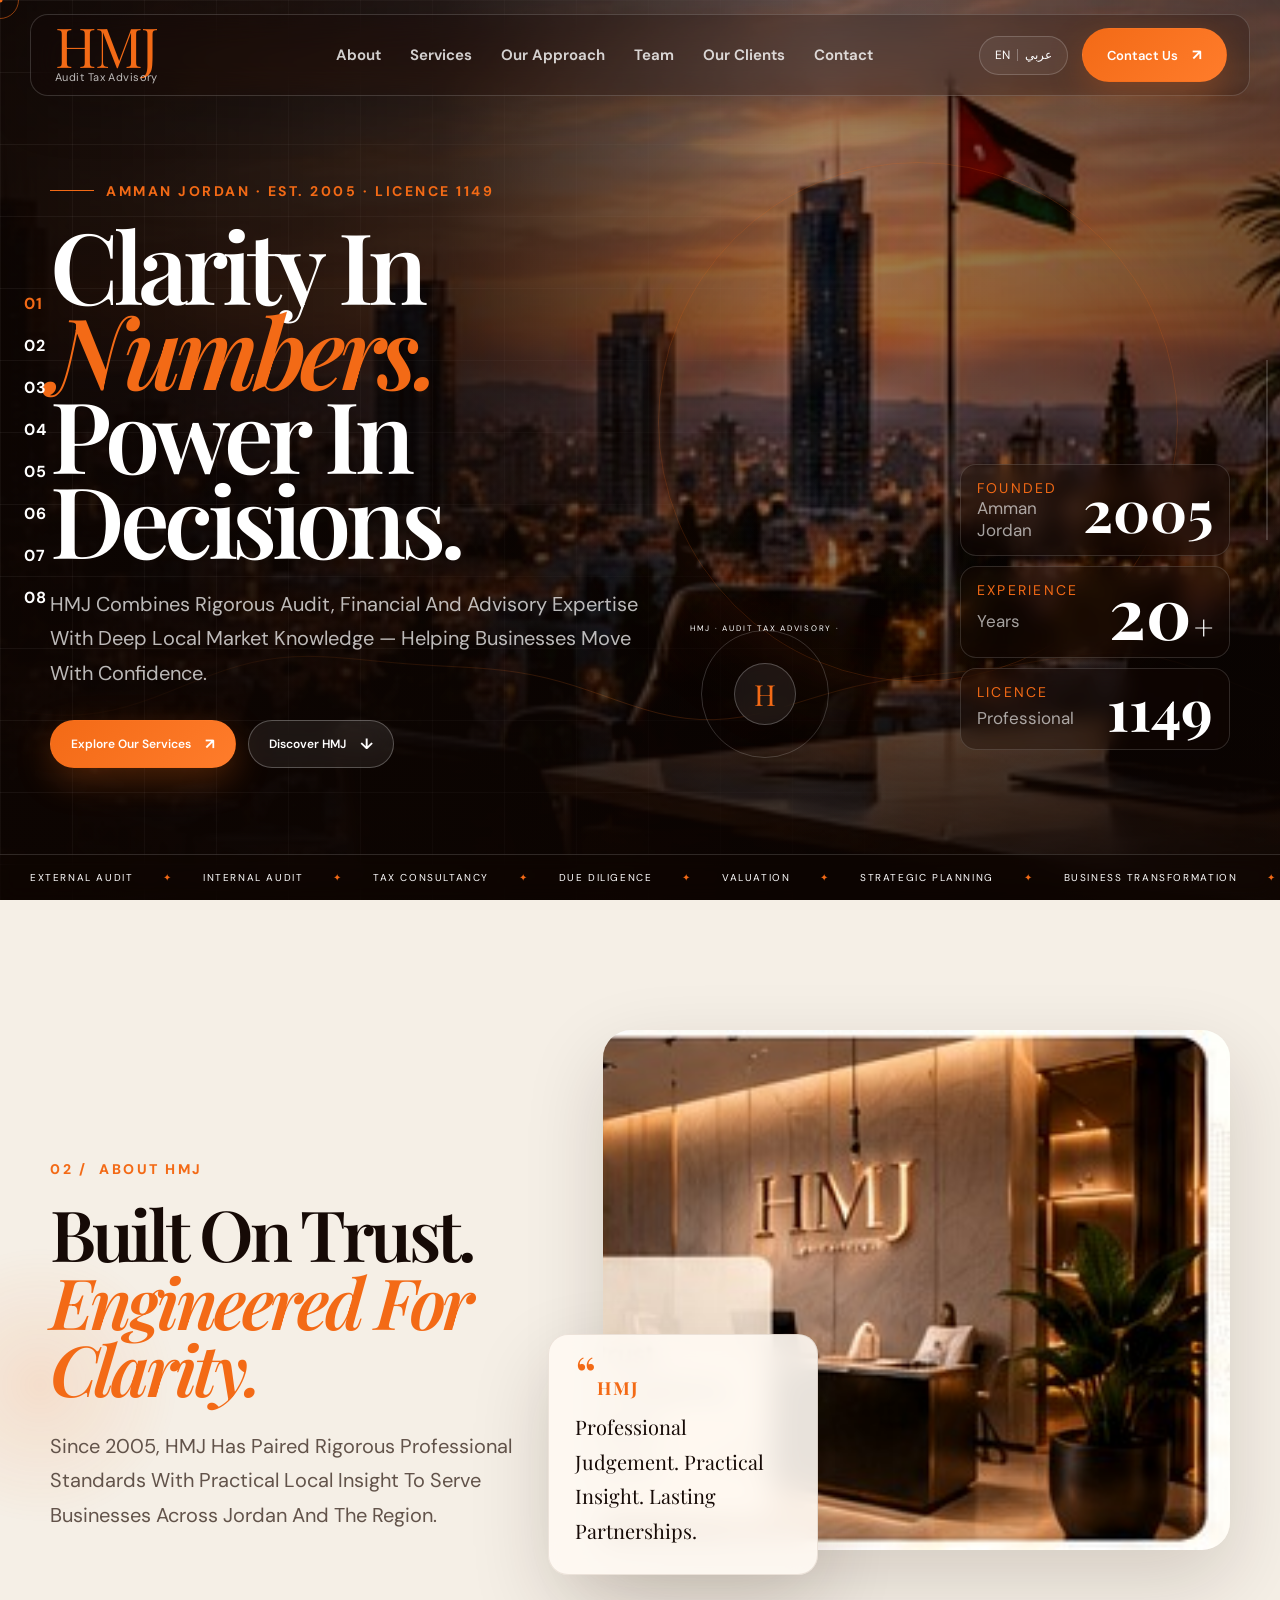
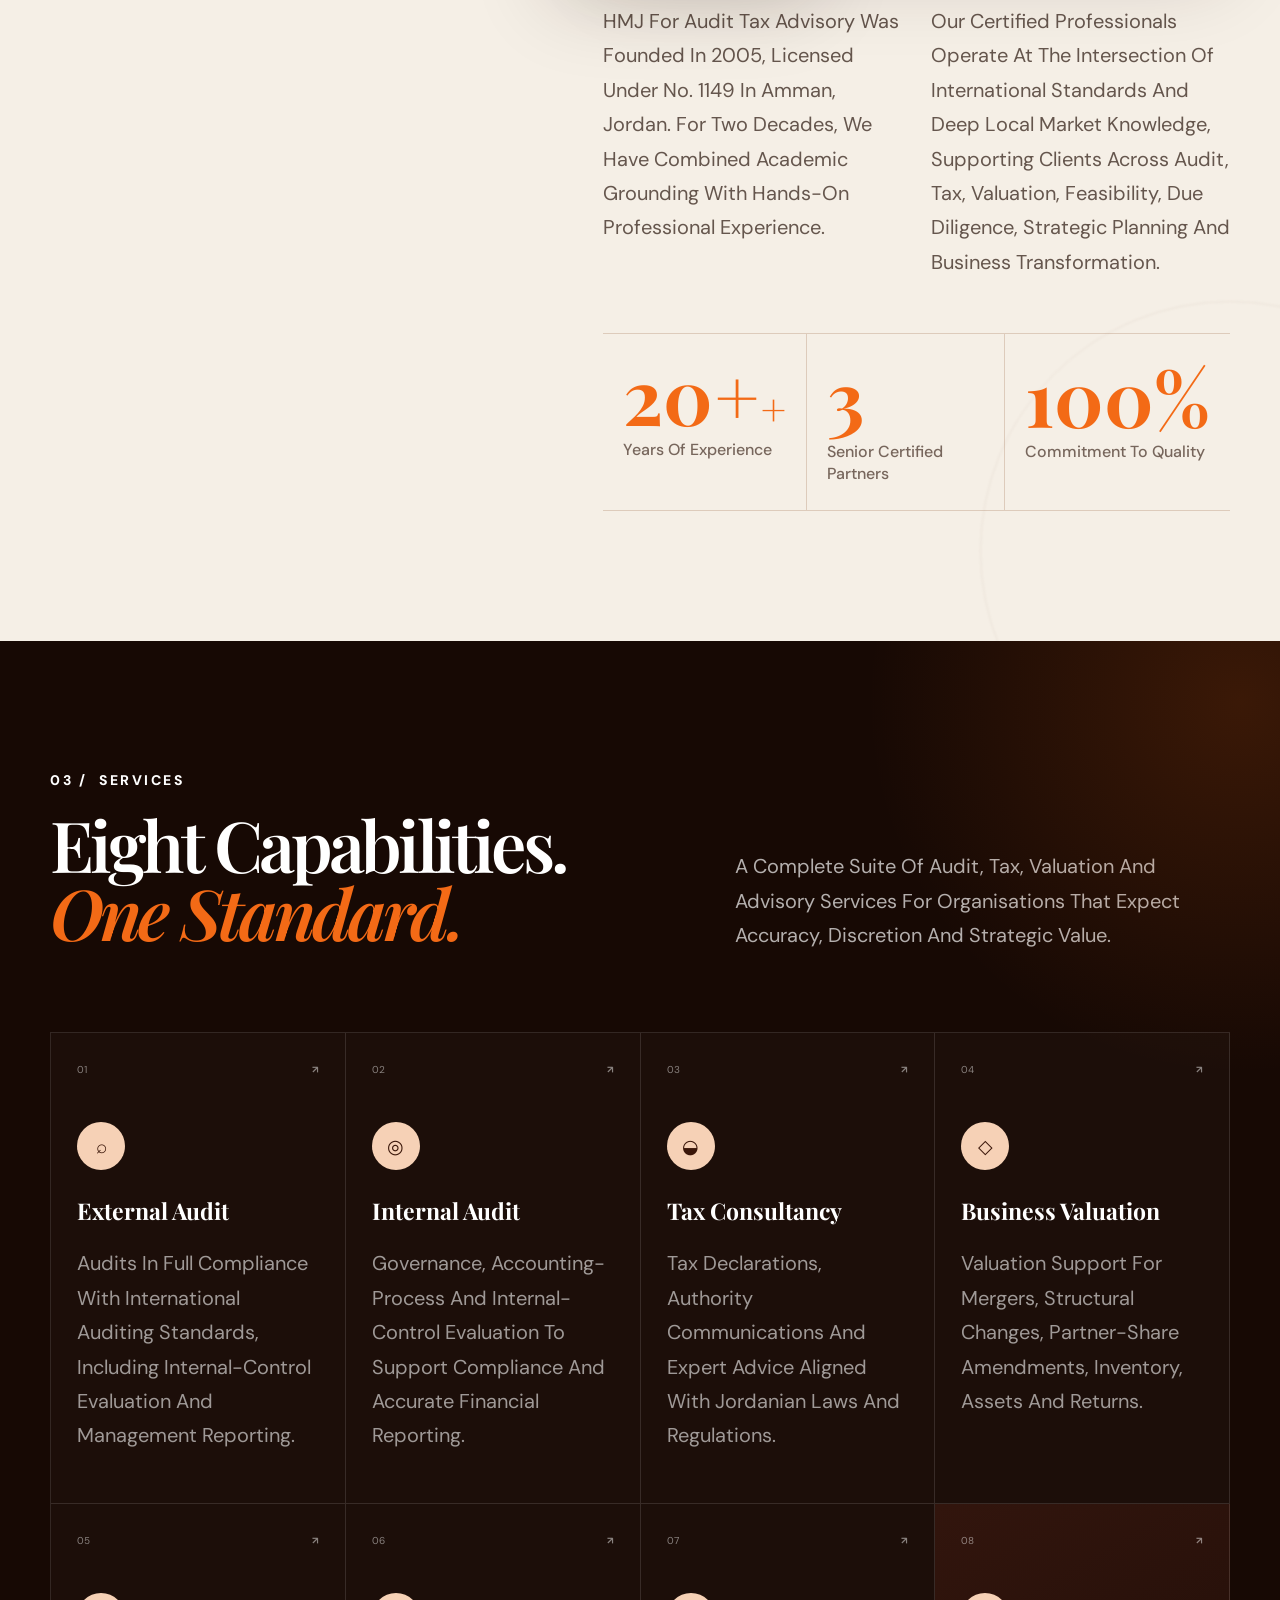
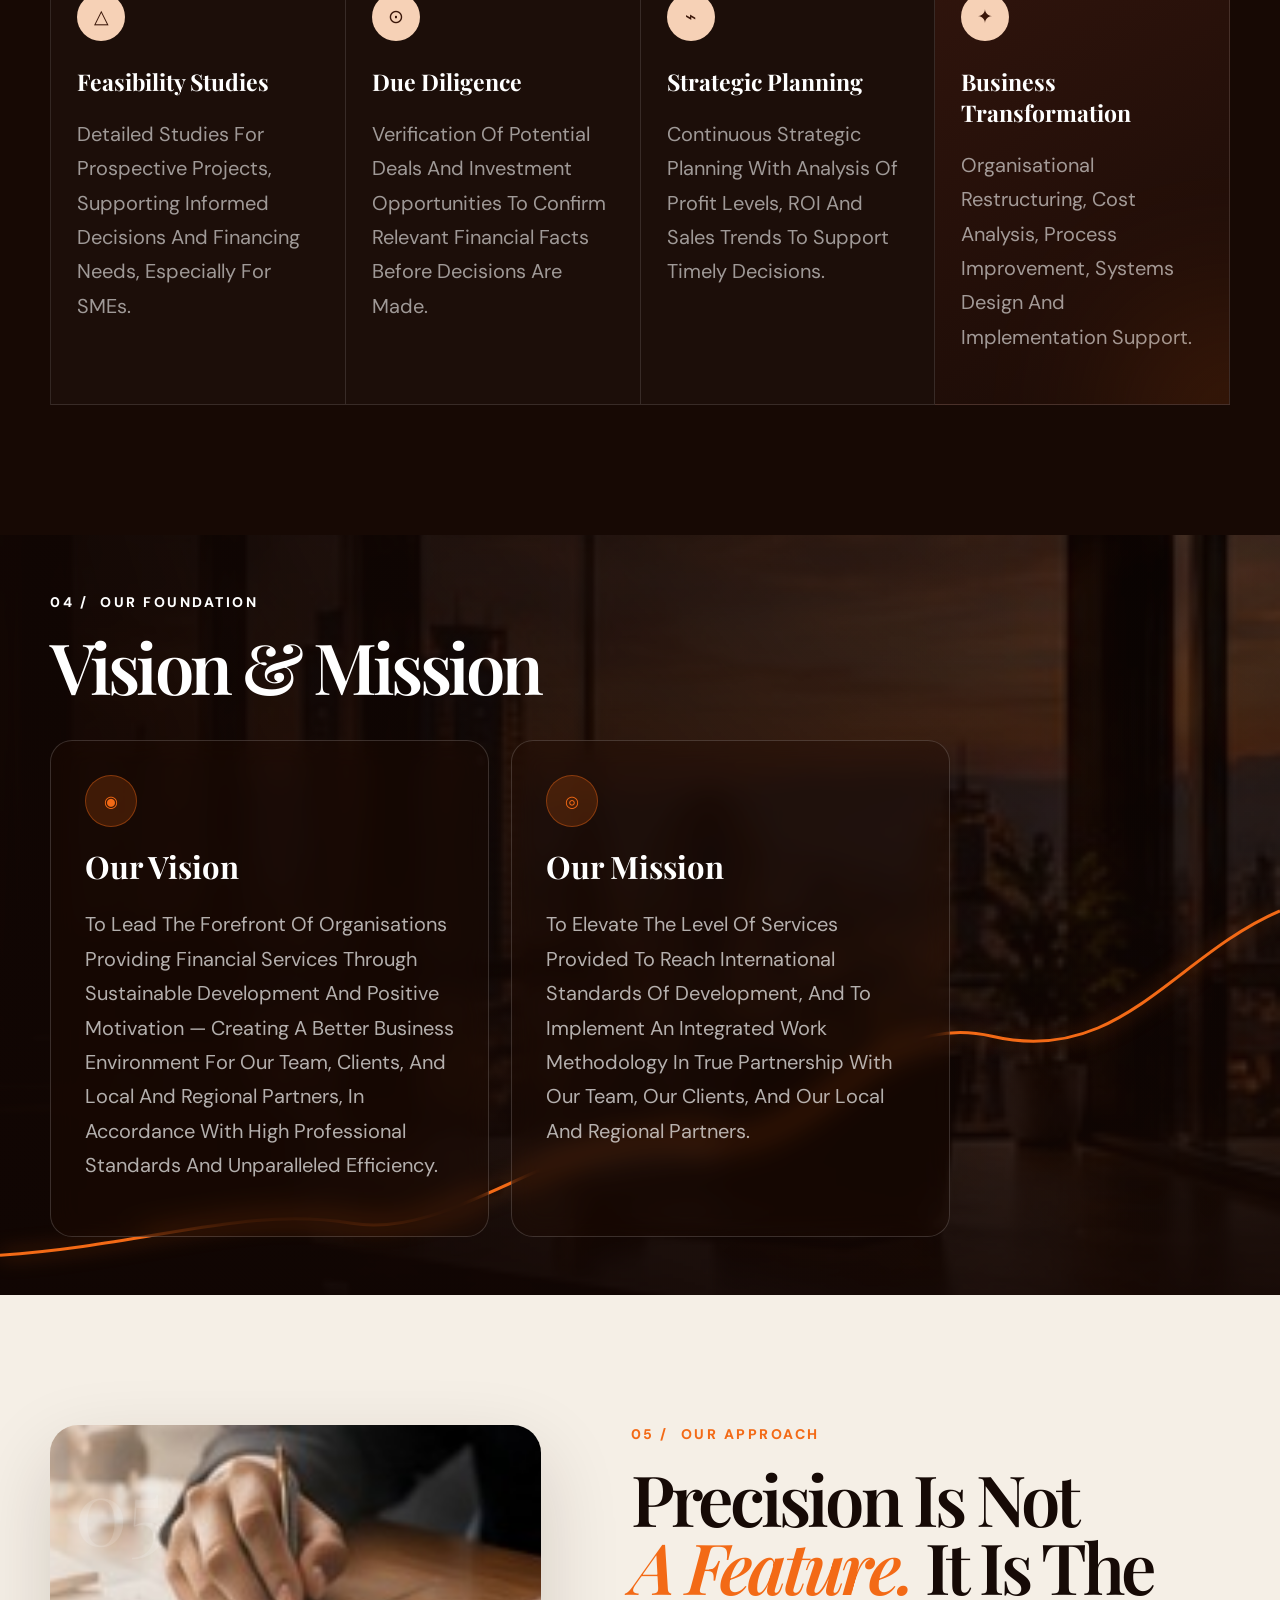
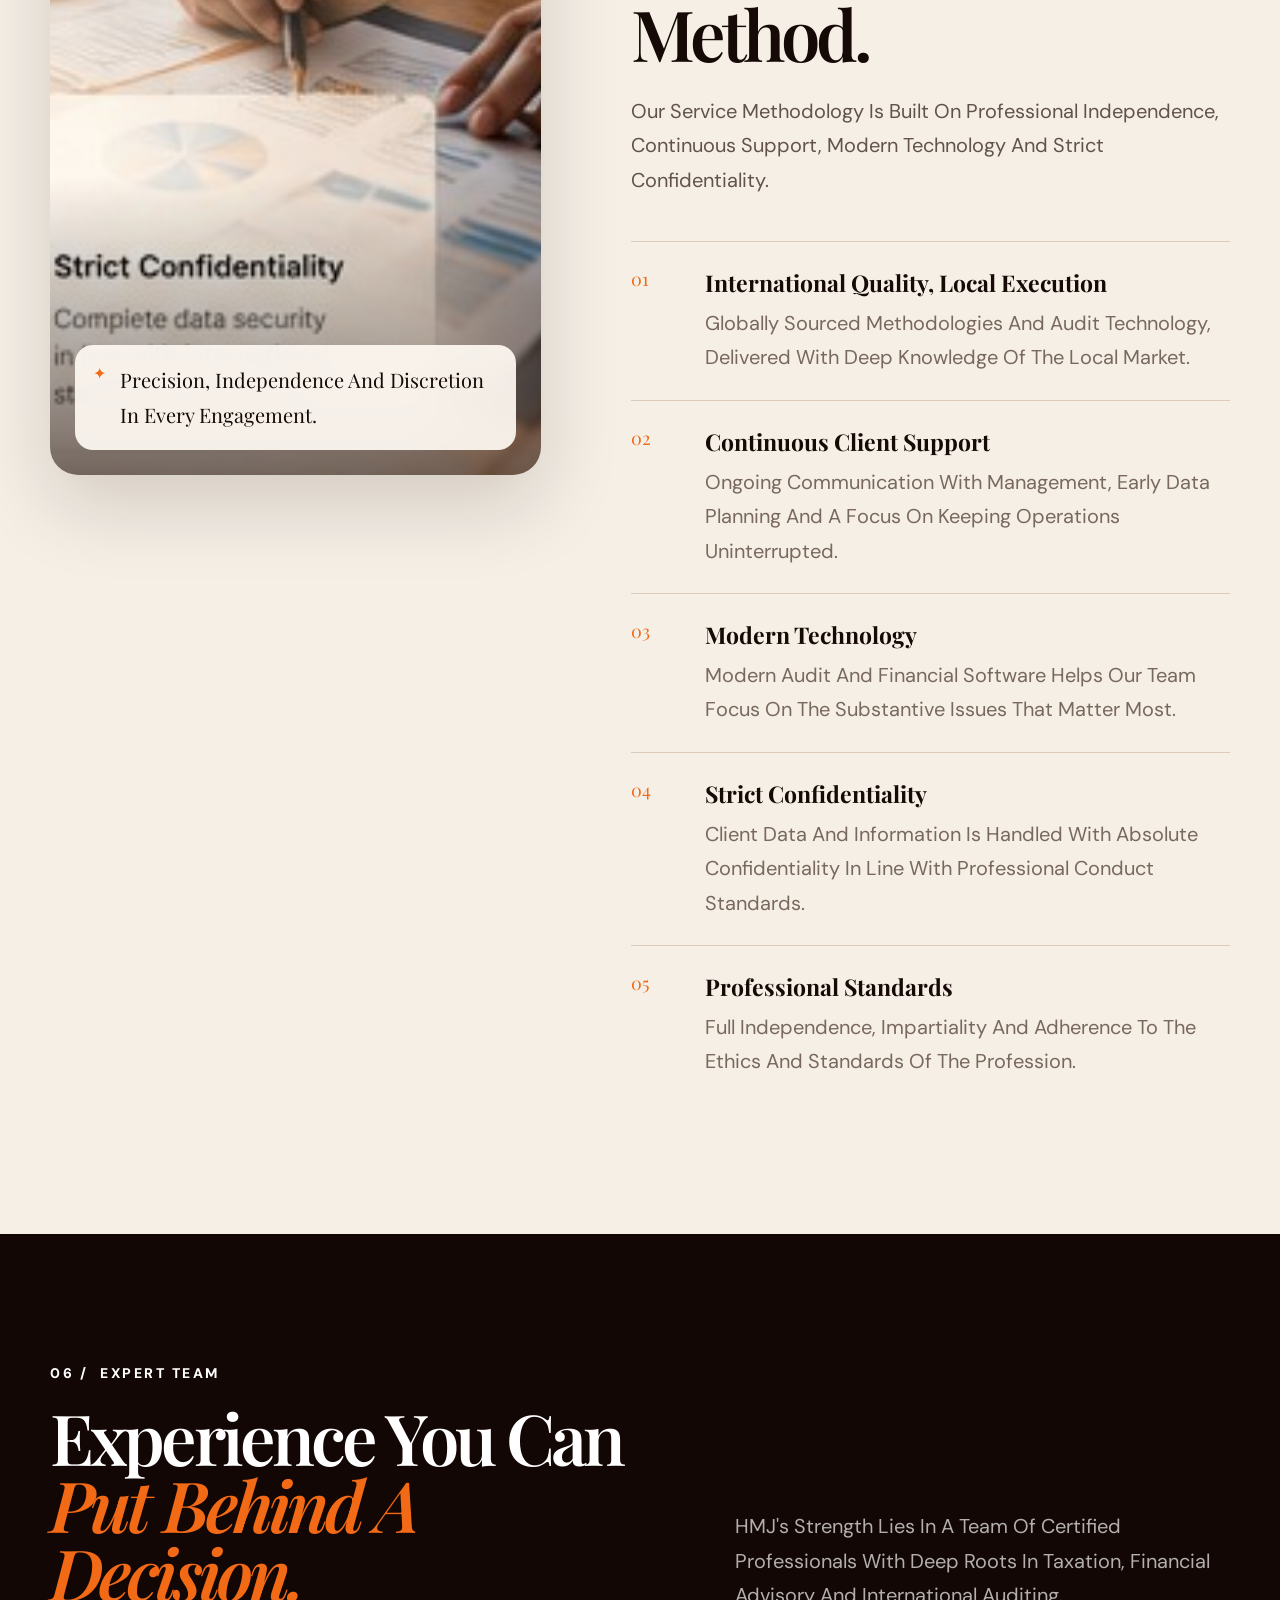
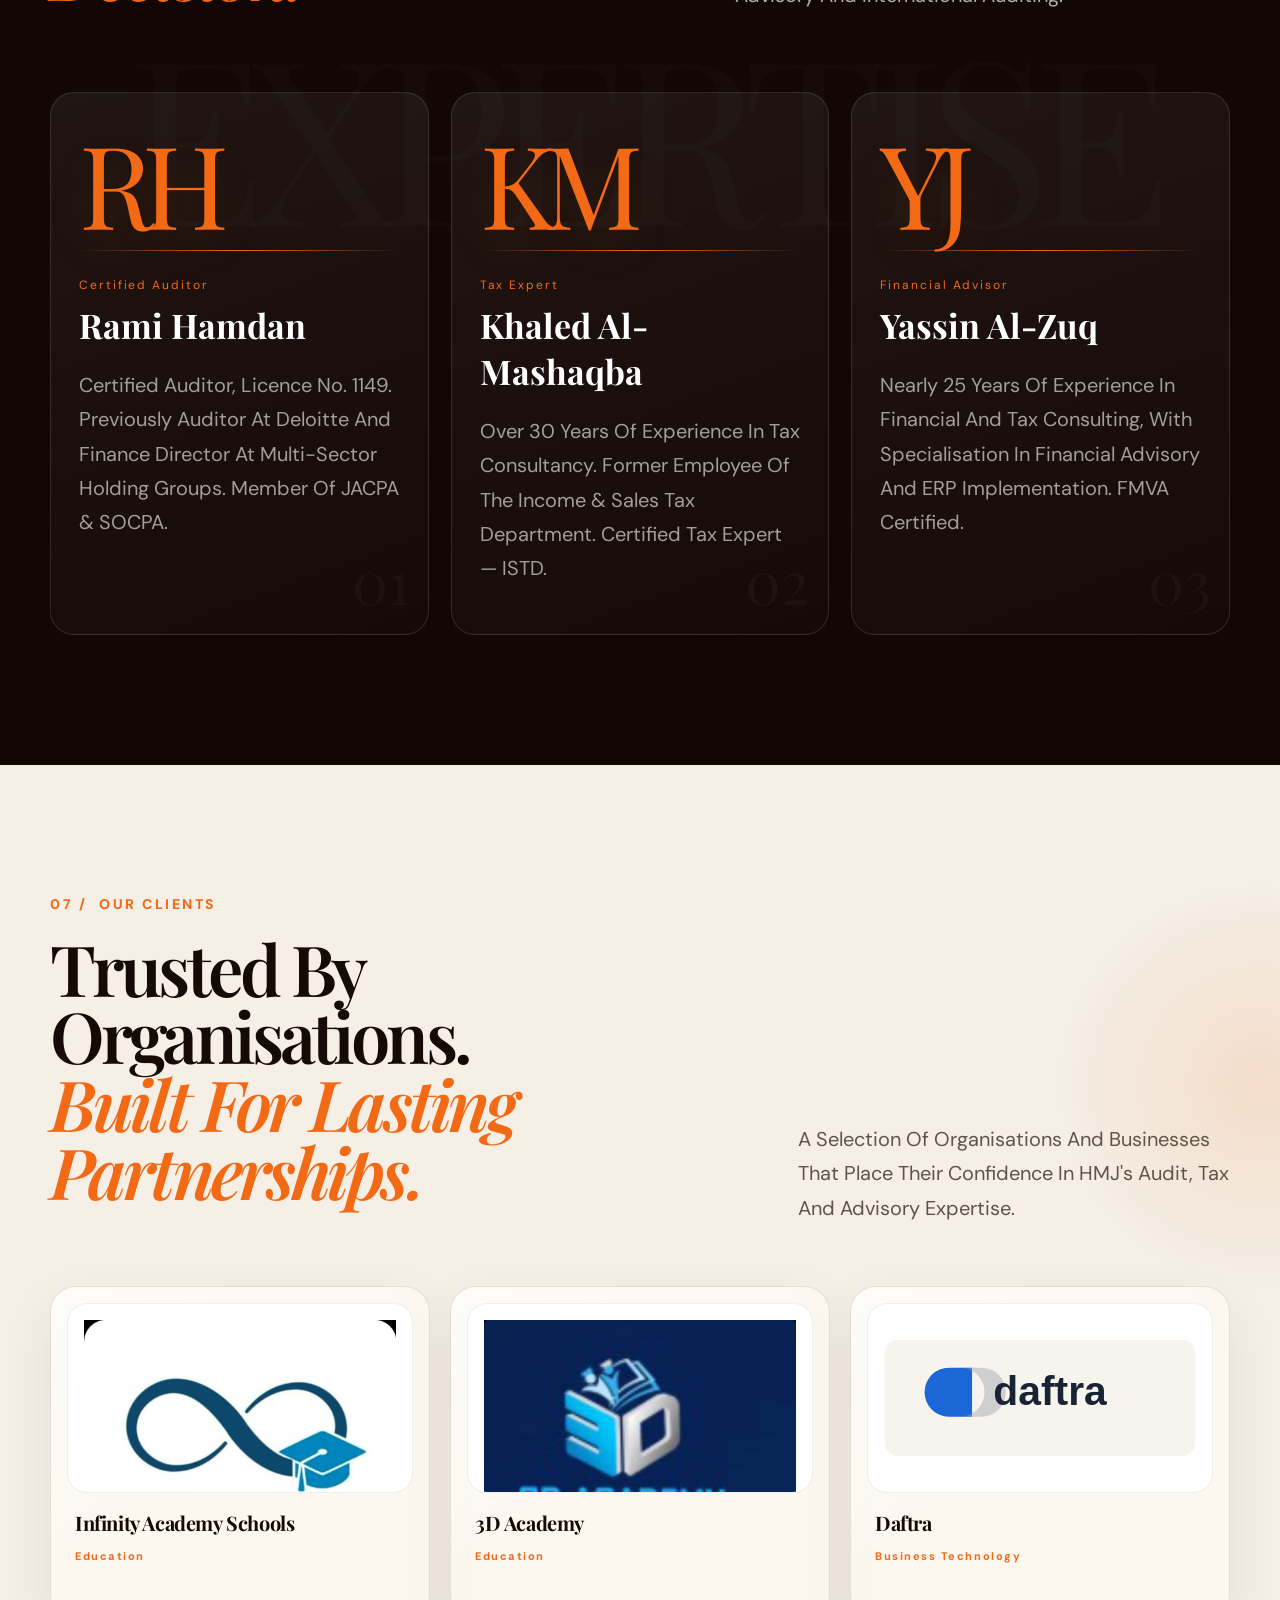
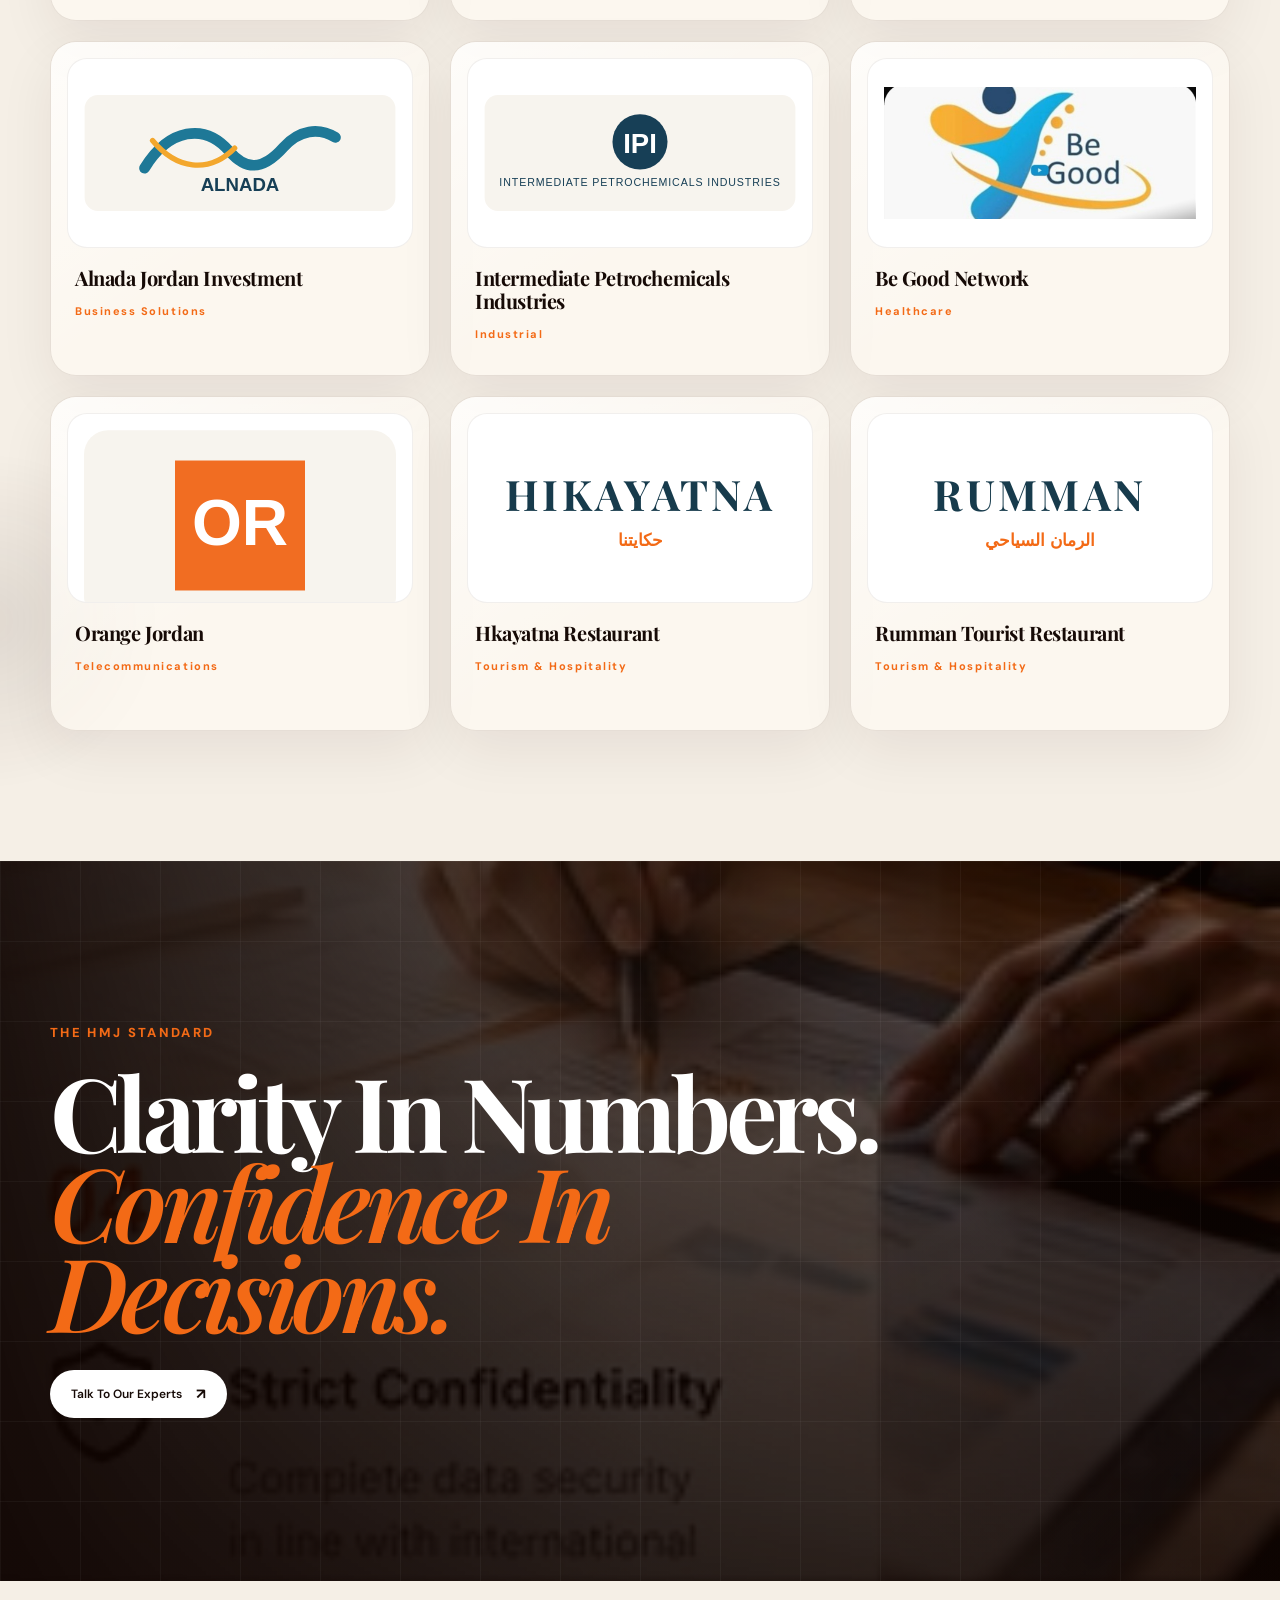
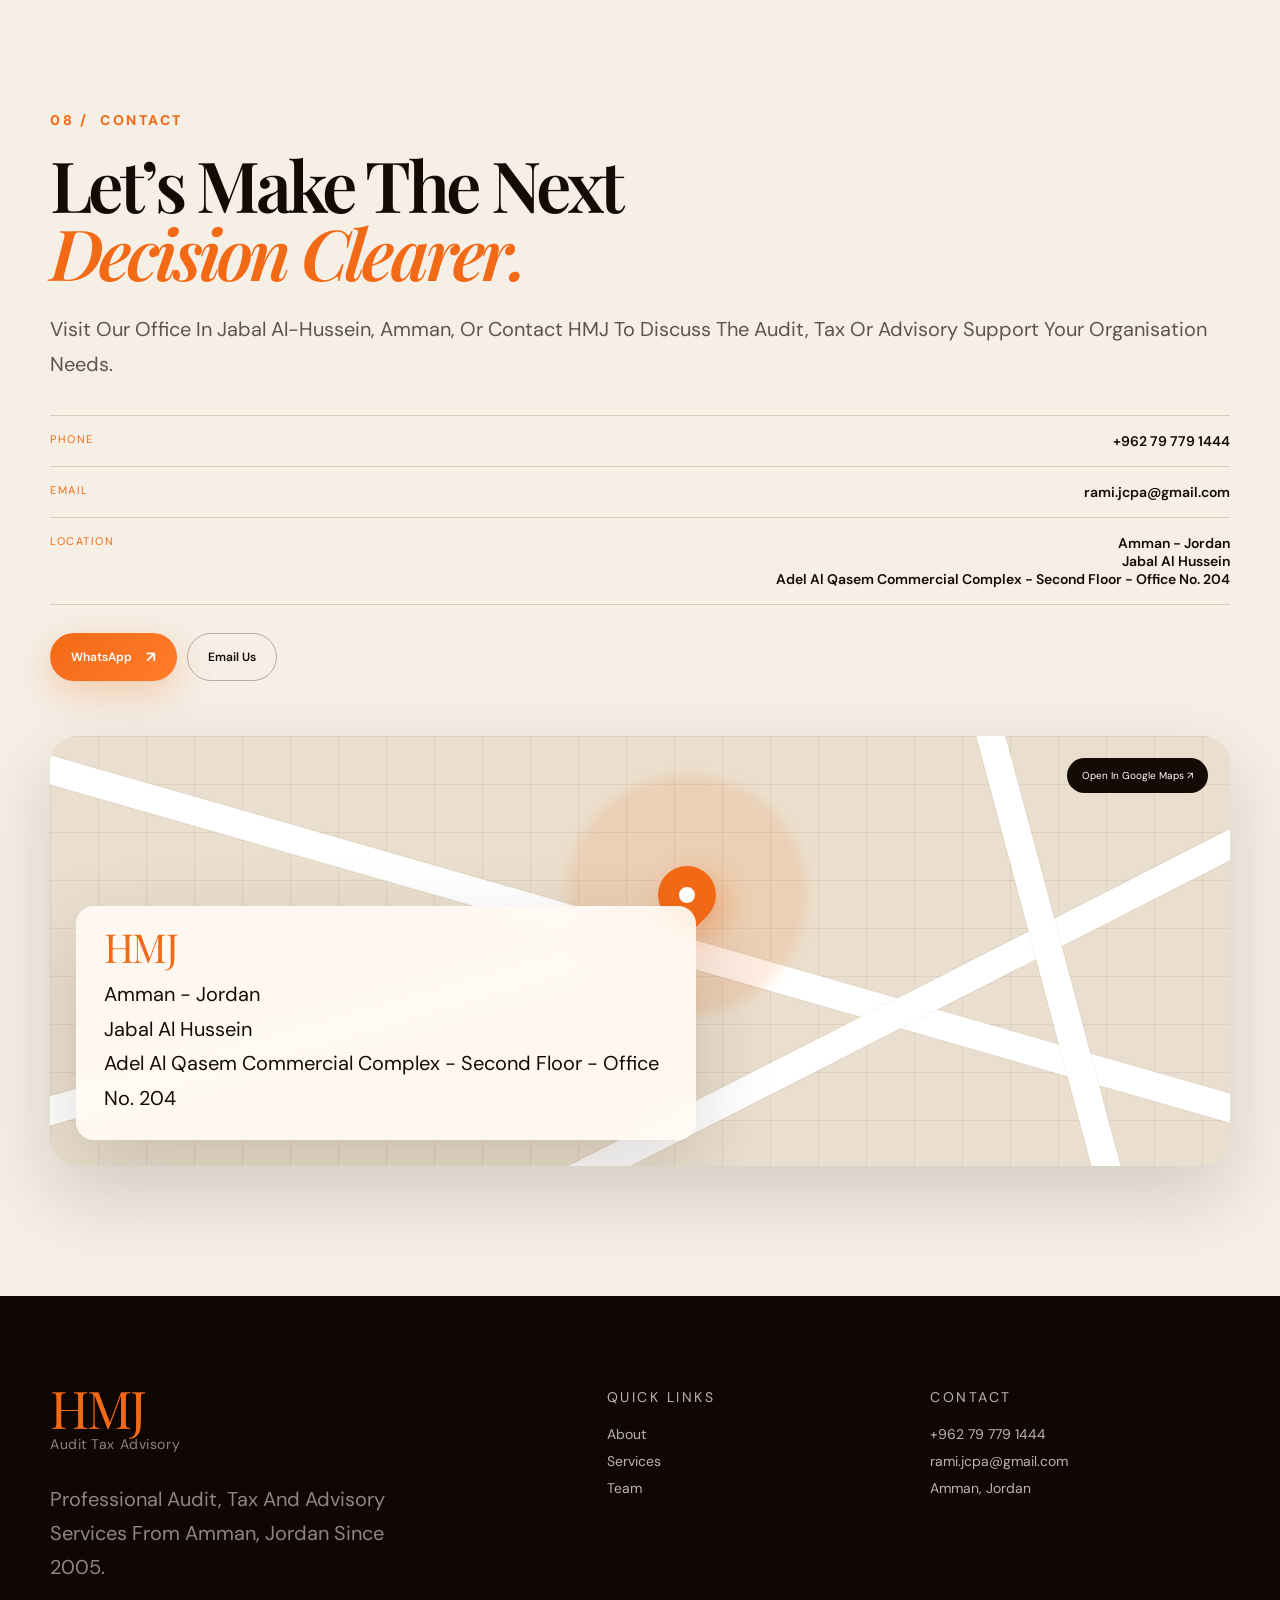
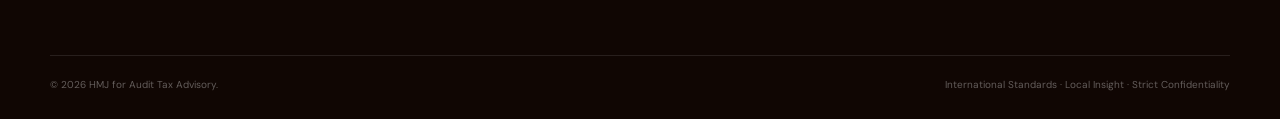
==== commit 763d2923: "Final HMJ website client revisions V12" ====
--- a/index.html
+++ b/index.html
@@ -47,15 +47,24 @@
     <div class="nav-shell">
       <a class="brand" href="#home" aria-label="HMJ home"><span class="brand-main">HMJ</span><span class="brand-sub" data-i18n="brandSub">Audit Tax Advisory</span></a>
       <nav class="nav-links" aria-label="Primary navigation">
-        <a href="#about" data-i18n="navAbout">About</a><a href="#services" data-i18n="navServices">Services</a><a href="#approach" data-i18n="navApproach">Our Approach</a><a href="#team" data-i18n="navTeam">Team</a><a href="#contact" data-i18n="navContact">Contact</a>
+        <a href="#about" data-i18n="navAbout">About</a><a href="#services" data-i18n="navServices">Services</a><a href="#approach" data-i18n="navApproach">Our Approach</a><a href="#team" data-i18n="navTeam">Team</a><a href="#clients" data-i18n="navClients">Our Clients</a><a href="#contact" data-i18n="navContact">Contact</a>
       </nav>
       <div class="nav-actions"><button class="lang-toggle" type="button" aria-label="Switch language"><span>EN</span><i></i><span>عربي</span></button><a class="button button-hot nav-cta magnetic" href="#contact"><span data-i18n="contactUs">Contact Us</span><b>↗</b></a><button class="menu-button" type="button" aria-label="Open menu"><span></span><span></span></button></div>
     </div>
   </header>
 
-  <aside class="section-rail" aria-hidden="true"><span class="rail-mark active" data-target="home">01</span><span class="rail-mark" data-target="about">02</span><span class="rail-mark" data-target="services">03</span><span class="rail-mark" data-target="approach">04</span><span class="rail-mark" data-target="team">05</span><span class="rail-mark" data-target="contact">06</span></aside>
+  <aside class="section-rail" aria-label="Section navigation">
+    <a class="rail-mark active" href="#home" data-target="home" aria-label="Home section">01</a>
+    <a class="rail-mark" href="#about" data-target="about" aria-label="About section">02</a>
+    <a class="rail-mark" href="#services" data-target="services" aria-label="Services section">03</a>
+    <a class="rail-mark" href="#vision" data-target="vision" aria-label="Vision and mission section">04</a>
+    <a class="rail-mark" href="#approach" data-target="approach" aria-label="Approach section">05</a>
+    <a class="rail-mark" href="#team" data-target="team" aria-label="Team section">06</a>
+    <a class="rail-mark" href="#clients" data-target="clients" aria-label="Clients section">07</a>
+    <a class="rail-mark" href="#contact" data-target="contact" aria-label="Contact section">08</a>
+  </aside>
 
-  <div class="mobile-menu" aria-hidden="true"><div class="mobile-menu-top"><div class="brand"><span class="brand-main">HMJ</span><span class="brand-sub" data-i18n="brandSub">Audit Tax Advisory</span></div><button class="menu-close" aria-label="Close menu">×</button></div><nav><a href="#about" data-i18n="navAbout">About</a><a href="#services" data-i18n="navServices">Services</a><a href="#approach" data-i18n="navApproach">Our Approach</a><a href="#team" data-i18n="navTeam">Team</a><a href="#contact" data-i18n="navContact">Contact</a></nav><a class="button button-hot" href="#contact"><span data-i18n="talkExperts">Talk to our experts</span><b>↗</b></a></div>
+  <div class="mobile-menu" aria-hidden="true"><div class="mobile-menu-top"><div class="brand"><span class="brand-main">HMJ</span><span class="brand-sub" data-i18n="brandSub">Audit Tax Advisory</span></div><button class="menu-close" aria-label="Close menu">×</button></div><nav><a href="#about" data-i18n="navAbout">About</a><a href="#services" data-i18n="navServices">Services</a><a href="#approach" data-i18n="navApproach">Our Approach</a><a href="#team" data-i18n="navTeam">Team</a><a href="#clients" data-i18n="navClients">Our Clients</a><a href="#contact" data-i18n="navContact">Contact</a></nav><a class="button button-hot" href="#contact"><span data-i18n="talkExperts">Talk to our experts</span><b>↗</b></a></div>
 
   <main id="main">
     <section class="hero" id="home">
@@ -108,8 +117,8 @@
       </div>
     </section>
 
-    <section class="vision section-dark">
-      <div class="vision-image"><img src="https://images.pexels.com/photos/16012171/pexels-photo-16012171.jpeg?auto=compress&amp;cs=tinysrgb&amp;w=2200" loading="lazy" decoding="async" onerror="this.onerror=null;this.src='assets/vision-visual.jpg'" alt="Mountain landscape representing ambition and progress"/></div><div class="vision-overlay"></div><svg class="vision-path" viewBox="0 0 1200 420" preserveAspectRatio="none" aria-hidden="true"><path d="M0 380 C 140 370, 230 330, 330 348 S 530 245, 650 265 S 810 130, 930 160 S 1100 80, 1200 34" pathLength="1"/></svg>
+    <section class="vision section-dark" id="vision">
+      <div class="vision-image"><img src="https://upload.wikimedia.org/wikipedia/commons/f/fa/Abdali_Boulevard%2C_Amman.jpg" loading="lazy" decoding="async" onerror="this.onerror=null;this.src='assets/city-visual.jpg'" alt="The Boulevard in Abdali, Amman, Jordan"/></div><div class="vision-overlay"></div><svg class="vision-path" viewBox="0 0 1200 420" preserveAspectRatio="none" aria-hidden="true"><path d="M0 380 C 140 370, 230 330, 330 348 S 530 245, 650 265 S 810 130, 930 160 S 1100 80, 1200 34" pathLength="1"/></svg>
       <div class="wrap vision-inner"><div class="section-tag light reveal">04 / <span data-i18n="foundationLabel">OUR FOUNDATION</span></div><h2 class="display light reveal" data-delay="1" data-i18n="visionMissionTitle">Vision & Mission</h2><div class="vision-grid"><article class="glass-card reveal" data-delay="2"><div class="glass-icon">◉</div><h3 data-i18n="visionTitle">Our Vision</h3><p data-i18n="visionText">To lead the forefront of organisations providing financial services through sustainable development and positive motivation — creating a better business environment for our team, clients, and local and regional partners, in accordance with high professional standards and unparalleled efficiency.</p></article><article class="glass-card reveal" data-delay="3"><div class="glass-icon">◎</div><h3 data-i18n="missionTitle">Our Mission</h3><p data-i18n="missionText">To elevate the level of services provided to reach international standards of development, and to implement an integrated work methodology in true partnership with our team, our clients, and our local and regional partners.</p></article></div></div>
     </section>
 
@@ -129,13 +138,37 @@
     <section class="team section" id="team">
       <div class="team-bg-text" aria-hidden="true">EXPERTISE</div>
       <div class="wrap"><div class="team-head"><div><div class="section-tag light reveal">06 / <span data-i18n="teamLabel">EXPERT TEAM</span></div><h2 class="display light reveal" data-delay="1" data-i18n="teamTitle">Experience you can<br><em>put behind a decision.</em></h2></div><p class="lead light reveal" data-delay="2" data-i18n="teamIntro">HMJ's strength lies in a team of certified professionals with deep roots in taxation, financial advisory and international auditing.</p></div>
-      <div class="team-cards"><article class="person-card reveal"><div class="person-orb">RH</div><div class="person-line"></div><span data-i18n="certifiedAuditor">Certified Auditor</span><h3 data-i18n="ramiName">Rami Hamdan</h3><p data-i18n="ramiText">Certified Auditor, Licence No. 1149. Previously auditor at Deloitte and Finance Director at multi-sector holding groups. Member of JACPA &amp; SOCPA.</p><small>01</small></article><article class="person-card reveal" data-delay="1"><div class="person-orb">KM</div><div class="person-line"></div><span data-i18n="taxExpert">Tax Expert</span><h3 data-i18n="khaledName">Khaled Al-Mashaqba</h3><p data-i18n="khaledText">Over 30 years of experience in tax consultancy. Former employee of the Income & Sales Tax Department. Certified Tax Expert — ISTD.</p><small>02</small></article><article class="person-card reveal" data-delay="2"><div class="person-orb">YJ</div><div class="person-line"></div><span data-i18n="financialAdvisor">Financial Advisor</span><h3 data-i18n="yassinName">Yassin Al-Zuq</h3><p data-i18n="yassinText">Nearly 25 years of experience in financial and tax consulting, with specialisation in financial advisory and ERP implementation. FMVA certified.</p><small>03</small></article></div></div>
+      <div class="team-cards"><article class="person-card reveal"><div class="person-initials" aria-hidden="true">RH</div><div class="person-line"></div><span data-i18n="certifiedAuditor">Certified Auditor</span><h3 data-i18n="ramiName">Rami Hamdan</h3><p data-i18n="ramiText">Certified Auditor, Licence No. 1149. Previously auditor at Deloitte and Finance Director at multi-sector holding groups. Member of JACPA &amp; SOCPA.</p><small>01</small></article><article class="person-card reveal" data-delay="1"><div class="person-initials" aria-hidden="true">KM</div><div class="person-line"></div><span data-i18n="taxExpert">Tax Expert</span><h3 data-i18n="khaledName">Khaled Al-Mashaqba</h3><p data-i18n="khaledText">Over 30 years of experience in tax consultancy. Former employee of the Income & Sales Tax Department. Certified Tax Expert — ISTD.</p><small>02</small></article><article class="person-card reveal" data-delay="2"><div class="person-initials" aria-hidden="true">YJ</div><div class="person-line"></div><span data-i18n="financialAdvisor">Financial Advisor</span><h3 data-i18n="yassinName">Yassin Al-Zuq</h3><p data-i18n="yassinText">Nearly 25 years of experience in financial and tax consulting, with specialisation in financial advisory and ERP implementation. FMVA certified.</p><small>03</small></article></div></div>
     </section>
 
-    <section class="manifesto"><div class="manifesto-img"><img src="https://content.r9cdn.net/rimg/himg/95/3f/d4/leonardo-58081-2771624-907439.jpg?crop=true&amp;height=1200&amp;width=2000" loading="lazy" decoding="async" onerror="this.onerror=null;this.src='assets/city-visual.jpg'" alt="Amman skyline at dusk"/></div><div class="manifesto-shade"></div><div class="manifesto-grid"></div><div class="wrap manifesto-inner"><span class="manifesto-kicker reveal" data-i18n="manifestoKicker">THE HMJ STANDARD</span><h2 class="reveal" data-delay="1"><span data-i18n="manifesto1">Clarity in numbers.</span><br><em data-i18n="manifesto2">Confidence in decisions.</em></h2><a class="button button-light magnetic reveal manifesto-cta" data-delay="2" href="#contact"><span data-i18n="talkExperts">Talk to our experts</span><b>↗</b></a></div></section>
+    <section class="clients section section-cream" id="clients">
+      <div class="clients-orb clients-orb-one"></div><div class="clients-orb clients-orb-two"></div>
+      <div class="wrap">
+        <div class="clients-head">
+          <div>
+            <div class="section-tag reveal">07 / <span data-i18n="clientsLabel">OUR CLIENTS</span></div>
+            <h2 class="display reveal" data-delay="1" data-i18n="clientsTitle">Trusted by organisations.<br><em>Built for lasting partnerships.</em></h2>
+          </div>
+          <p class="lead reveal" data-delay="2" data-i18n="clientsIntro">A selection of organisations and businesses that place their confidence in HMJ's audit, tax and advisory expertise.</p>
+        </div>
+        <div class="clients-grid">
+          <article class="client-card reveal"><div class="client-logo"><img src="assets/clients/infinity-academy.jpg" loading="lazy" decoding="async" alt="Infinity Academy Schools logo"></div><h3>Infinity Academy Schools</h3><span data-i18n="clientEducation">Education</span></article>
+          <article class="client-card reveal" data-delay="1"><div class="client-logo"><img src="assets/clients/3d-academy.jpg" loading="lazy" decoding="async" alt="3D Academy logo"></div><h3>3D Academy</h3><span data-i18n="clientEducation">Education</span></article>
+          <article class="client-card reveal" data-delay="2"><div class="client-logo client-logo-daftra"><img src="assets/clients/daftara.svg" loading="lazy" decoding="async" alt="Daftra logo"></div><h3>Daftra</h3><span data-i18n="clientTechnology">Business Technology</span></article>
+          <article class="client-card reveal"><div class="client-logo"><img src="assets/clients/alnada.svg" loading="lazy" decoding="async" alt="Alnada Jordan Investment logo"></div><h3>Alnada Jordan Investment</h3><span data-i18n="clientAdvisory">Business Solutions</span></article>
+          <article class="client-card reveal" data-delay="1"><div class="client-logo"><img src="assets/clients/ipi.svg" loading="lazy" decoding="async" alt="Intermediate Petrochemicals Industries logo"></div><h3>Intermediate Petrochemicals Industries</h3><span data-i18n="clientIndustry">Industrial</span></article>
+          <article class="client-card reveal" data-delay="2"><div class="client-logo"><img src="assets/clients/be-good.jpg" loading="lazy" decoding="async" alt="Be Good Physical Therapy and Osteopathy Network logo"></div><h3>Be Good Network</h3><span data-i18n="clientHealthcare">Healthcare</span></article>
+          <article class="client-card reveal"><div class="client-logo client-logo-orange"><img src="assets/clients/orange.svg" loading="lazy" decoding="async" alt="Orange Jordan logo"></div><h3>Orange Jordan</h3><span data-i18n="clientTelecom">Telecommunications</span></article>
+          <article class="client-card reveal" data-delay="1"><div class="client-logo client-logo-wordmark"><span>HIKAYATNA</span><small>حكايتنا</small></div><h3>Hkayatna Restaurant</h3><span data-i18n="clientHospitality">Tourism &amp; Hospitality</span></article>
+          <article class="client-card reveal" data-delay="2"><div class="client-logo client-logo-wordmark"><span>RUMMAN</span><small>الرمان السياحي</small></div><h3>Rumman Tourist Restaurant</h3><span data-i18n="clientHospitality">Tourism &amp; Hospitality</span></article>
+        </div>
+      </div>
+    </section>
+
+    <section class="manifesto"><div class="manifesto-img"><img src="https://www.stsistemi.si/assets/img/Racunovodstvo.webp" loading="lazy" decoding="async" onerror="this.onerror=null;this.src='assets/finance-visual.jpg'" alt="Laptop and calculator displaying financial records"/></div><div class="manifesto-shade"></div><div class="manifesto-grid"></div><div class="wrap manifesto-inner"><span class="manifesto-kicker reveal" data-i18n="manifestoKicker">THE HMJ STANDARD</span><h2 class="reveal" data-delay="1"><span data-i18n="manifesto1">Clarity in numbers.</span><br><em data-i18n="manifesto2">Confidence in decisions.</em></h2><a class="button button-light magnetic reveal manifesto-cta" data-delay="2" href="#contact"><span data-i18n="talkExperts">Talk to our experts</span><b>↗</b></a></div></section>
 
     <section class="contact section section-cream" id="contact">
-      <div class="wrap contact-grid"><div class="contact-copy"><div class="section-tag reveal">07 / <span data-i18n="contactLabel">CONTACT</span></div><h2 class="display reveal" data-delay="1" data-i18n="contactTitle">Let’s make the next<br><em>decision clearer.</em></h2><p class="lead reveal" data-delay="2" data-i18n="contactIntro">Visit our office in Jabal Al-Hussein, Amman, or contact HMJ to discuss the audit, tax or advisory support your organisation needs.</p><div class="contact-lines reveal" data-delay="3"><a href="tel:+962797791444"><span>PHONE</span><strong>+962 79 779 1444</strong></a><a href="mailto:rami.jcpa@gmail.com"><span>EMAIL</span><strong>rami.jcpa@gmail.com</strong></a><a target="_blank" rel="noopener" href="https://www.google.com/maps/search/?api=1&query=Adel+Al-Qassem+Complex+Jabal+Al-Hussein+Amman+Jordan"><span data-i18n="locationLabel">LOCATION</span><strong data-i18n="addressShort">Amman Jordan Adel Al Qasem Commercial Complex Second Floor Office - 204</strong></a></div><div class="contact-actions reveal" data-delay="4"><a class="button button-hot magnetic" href="https://wa.me/962797791444" target="_blank" rel="noopener">WhatsApp <b>↗</b></a><a class="button button-outline magnetic" href="mailto:rami.jcpa@gmail.com"><span data-i18n="emailUs">Email us</span></a></div></div>
+      <div class="wrap contact-grid"><div class="contact-copy"><div class="section-tag reveal">08 / <span data-i18n="contactLabel">CONTACT</span></div><h2 class="display reveal" data-delay="1" data-i18n="contactTitle">Let’s make the next<br><em>decision clearer.</em></h2><p class="lead reveal" data-delay="2" data-i18n="contactIntro">Visit our office in Jabal Al-Hussein, Amman, or contact HMJ to discuss the audit, tax or advisory support your organisation needs.</p><div class="contact-lines reveal" data-delay="3"><a href="tel:+962797791444"><span>PHONE</span><strong dir="ltr">+962 79 779 1444</strong></a><a href="mailto:rami.jcpa@gmail.com"><span>EMAIL</span><strong dir="ltr">rami.jcpa@gmail.com</strong></a><a target="_blank" rel="noopener" href="https://www.google.com/maps/search/?api=1&query=Adel+Al-Qassem+Complex+Jabal+Al-Hussein+Amman+Jordan"><span data-i18n="locationLabel">LOCATION</span><strong data-i18n="addressShort">Amman Jordan Adel Al Qasem Commercial Complex Second Floor Office - 204</strong></a></div><div class="contact-actions reveal" data-delay="4"><a class="button button-hot magnetic" href="https://wa.me/962797791444" target="_blank" rel="noopener">WhatsApp <b>↗</b></a><a class="button button-outline magnetic" href="mailto:rami.jcpa@gmail.com"><span data-i18n="emailUs">Email us</span></a></div></div>
       <div class="map-art reveal" data-delay="2"><div class="map-grid"></div><div class="road road-a"></div><div class="road road-b"></div><div class="road road-c"></div><div class="road road-d"></div><div class="map-halo"></div><div class="map-pin"><i></i></div><div class="map-card"><div class="brand-main">HMJ</div><p data-i18n="mapAddress">Amman Jordan · Adel Al Qasem Commercial Complex<br>Second Floor · Office - 204</p></div><a class="map-button" href="https://www.google.com/maps/search/?api=1&query=Adel+Al-Qassem+Complex+Jabal+Al-Hussein+Amman+Jordan" target="_blank" rel="noopener"><span data-i18n="openMaps">Open in Google Maps</span> ↗</a></div></div>
     </section>
   </main>
--- a/styles.css
+++ b/styles.css
@@ -327,3 +327,212 @@
   .metric-row > div:first-child > strong::after { font-size: 36px !important; }
   .metric-row > div > span[data-i18n] { font-size: 17px !important; }
 }
+
+/* CLIENT REVISION V7 — Team initials + Our Clients showcase */
+.person-initials{
+  width:100%;
+  margin:18px 0 28px;
+  padding-left:2px;
+  font-family:var(--serif);
+  font-size:clamp(82px,8vw,118px);
+  line-height:.78;
+  letter-spacing:-.09em;
+  color:var(--hot);
+  text-shadow:0 18px 50px rgba(243,106,22,.12);
+}
+html[dir="rtl"] .person-initials{padding-left:0;padding-right:2px;text-align:right}
+.person-card .person-line{margin-bottom:22px}
+
+.clients{overflow:hidden;isolation:isolate}
+.clients-orb{position:absolute;border-radius:50%;pointer-events:none;filter:blur(2px);z-index:-1}
+.clients-orb-one{width:420px;height:420px;right:-190px;top:110px;background:radial-gradient(circle,rgba(243,106,22,.13),transparent 68%)}
+.clients-orb-two{width:340px;height:340px;left:-180px;bottom:70px;background:radial-gradient(circle,rgba(42,19,13,.10),transparent 70%)}
+.clients-head{display:grid;grid-template-columns:1.1fr .7fr;gap:70px;align-items:end;margin-bottom:55px}
+.clients-head .lead{max-width:500px;margin:0 0 6px auto}
+.clients-grid{display:grid;grid-template-columns:repeat(4,1fr);gap:16px}
+.client-card{position:relative;min-height:300px;padding:14px 14px 22px;border:1px solid rgba(74,50,35,.12);border-radius:24px;background:rgba(255,250,243,.66);box-shadow:0 20px 55px rgba(38,16,8,.07);transition:transform .4s ease,border-color .4s ease,box-shadow .4s ease;overflow:hidden}
+.client-card:before{content:"";position:absolute;inset:0;background:linear-gradient(145deg,rgba(255,255,255,.7),transparent 55%);pointer-events:none}
+.client-card:hover{transform:translateY(-8px);border-color:rgba(243,106,22,.38);box-shadow:0 28px 70px rgba(38,16,8,.12)}
+.client-logo{height:190px;border-radius:18px;background:#fff;display:grid;place-items:center;overflow:hidden;position:relative;z-index:1;border:1px solid rgba(74,50,35,.08)}
+.client-logo img{width:100%;height:100%;object-fit:contain;padding:16px}
+.client-logo-dark{background:#0d2a5b}
+.client-logo-dark img{padding:0;object-fit:cover}
+.client-card h3{position:relative;z-index:1;font-family:var(--serif);font-size:20px;line-height:1.08;margin:20px 8px 7px;letter-spacing:-.02em}
+.client-card>span{position:relative;z-index:1;margin:0 8px;color:var(--hot);font-size:10px;letter-spacing:.14em;text-transform:uppercase;font-weight:700}
+html[dir="rtl"] .clients-head{direction:rtl}
+html[dir="rtl"] .clients-head .lead{margin:0 auto 6px 0}
+html[dir="rtl"] .client-card{text-align:right}
+html[dir="rtl"] .client-card>span{letter-spacing:0}
+
+@media(max-width:1100px){
+  .clients-grid{grid-template-columns:repeat(3,1fr)}
+  .clients-head{grid-template-columns:1fr .8fr;gap:35px}
+}
+@media(max-width:760px){
+  .clients-head{grid-template-columns:1fr;gap:18px;margin-bottom:34px}
+  .clients-head .lead,html[dir="rtl"] .clients-head .lead{margin:0;max-width:100%}
+  .clients-grid{grid-template-columns:repeat(2,1fr);gap:12px}
+  .client-card{min-height:255px;padding:10px 10px 18px;border-radius:18px}
+  .client-logo{height:145px;border-radius:13px}
+  .client-logo img{padding:10px}
+  .client-card h3{font-size:17px;margin:15px 5px 6px}
+  .client-card>span{font-size:8px;margin:0 5px}
+  .person-initials{font-size:82px;margin:10px 0 24px}
+}
+@media(max-width:430px){
+  .clients-grid{grid-template-columns:1fr}
+  .client-card{min-height:285px}
+  .client-logo{height:170px}
+}
+
+/* Final client polish */
+.nav-links{font-size:13px}
+.section-rail{font-size:11px}
+.metric-row>div>span{font-size:15px!important;line-height:1.35!important}
+.contact-lines strong[dir="ltr"]{direction:ltr;unicode-bidi:isolate;text-align:right}
+.manifesto-img img{object-position:center center!important}
+@media(max-width:980px){.nav-links{font-size:12px}}
+
+/* FINAL HMJ CLIENT POLISH — 2026-10-02 */
+.nav-shell{z-index:2}
+.brand-main{font-size:40px!important;line-height:.82}
+.footer .brand-main{font-size:52px!important;line-height:.78}
+.lang-toggle{position:relative;z-index:5;pointer-events:auto;cursor:pointer}
+.section-rail{font-size:15px!important;gap:16px!important;letter-spacing:.08em}
+.section-rail .rail-mark{font-weight:600}
+.section-tag,.micro{font-size:14px!important}
+.person-initials{width:auto;margin:18px 0 24px;padding:0!important;font-size:clamp(88px,9vw,128px);line-height:.75;letter-spacing:-.1em;text-align:left!important}
+html[dir="rtl"] .person-initials{text-align:right!important}
+.clients-grid{grid-template-columns:repeat(3,1fr);gap:20px}
+.client-card{min-height:335px;padding:16px 16px 24px;border-radius:26px}
+.client-logo{height:210px;border-radius:20px;padding:0!important}
+.client-logo img{width:100%;height:100%;object-fit:contain;padding:22px!important}
+.client-logo-daftra{background:#1f78e5}
+.client-logo-daftra img{object-fit:contain;padding:24px!important}
+.client-logo-orange{background:#ff7900}
+.client-logo-orange img{object-fit:contain;padding:28px!important}
+.client-logo-wordmark{background:linear-gradient(145deg,#fffaf3,#f0e4d7);display:flex;flex-direction:column;align-items:center;justify-content:center;color:#173b4c;gap:8px}
+.client-logo-wordmark span{font-family:var(--serif);font-size:42px;font-weight:700;letter-spacing:.08em}
+.client-logo-wordmark small{font-family:var(--arabic);font-size:17px;color:var(--hot);font-weight:700}
+.client-card h3{font-size:22px;margin-top:20px}
+.client-card>span{font-size:11px}
+.footer{padding-top:92px}
+.footer-grid{gap:90px}
+.footer-grid .brand{min-width:210px}
+@media(max-width:1100px){.clients-grid{grid-template-columns:repeat(2,1fr)}.brand-main{font-size:36px!important}.footer .brand-main{font-size:48px!important}}
+@media(max-width:760px){.brand-main{font-size:30px!important}.footer .brand-main{font-size:42px!important}.section-rail{display:flex!important;left:12px!important;right:auto!important;font-size:12px!important;gap:10px!important}.clients-grid{grid-template-columns:repeat(2,1fr);gap:12px}.client-card{min-height:280px;padding:10px 10px 18px;border-radius:18px}.client-logo{height:155px;border-radius:14px}.client-logo img{padding:14px!important}.client-logo-wordmark span{font-size:27px}.client-logo-wordmark small{font-size:13px}.client-card h3{font-size:17px;margin:15px 5px 6px}.client-card>span{font-size:9px;margin:0 5px}.section-tag,.micro{font-size:12px!important}}
+@media(max-width:430px){.clients-grid{grid-template-columns:1fr}.client-card{min-height:300px}.client-logo{height:175px}.section-rail{font-size:11px!important;gap:8px!important}}
+
+/* CLIENT REVISION V8 — header interaction, client logos, Boulevard */
+.nav{pointer-events:auto!important;}
+.nav-shell{pointer-events:auto!important;position:relative!important;z-index:505!important;}
+.nav-shell a,.nav-shell button{pointer-events:auto!important;position:relative!important;z-index:506!important;}
+.nav-links{position:relative!important;z-index:506!important;}
+.nav-actions{position:relative!important;z-index:507!important;}
+.lang-toggle{cursor:pointer!important;}
+.brand{flex:0 0 auto!important;min-width:175px!important;}
+.nav .brand-main{font-size:50px!important;line-height:.68!important;}
+.nav .brand-sub{font-size:10px!important;margin-top:8px!important;white-space:nowrap!important;}
+.clients-grid{align-items:stretch!important;}
+.client-card{display:flex!important;flex-direction:column!important;min-width:0!important;}
+.client-logo{height:190px!important;background:#fff!important;padding:16px!important;overflow:hidden!important;}
+.client-logo img{display:block!important;width:100%!important;height:100%!important;object-fit:contain!important;object-position:center!important;padding:0!important;max-width:100%!important;}
+.client-card h3{font-size:20px!important;line-height:1.15!important;margin-top:18px!important;overflow-wrap:anywhere!important;}
+.client-card>span{margin-top:8px!important;}
+@media(max-width:980px){.nav .brand-main{font-size:42px!important}.brand{min-width:145px!important}.client-logo{height:170px!important}}
+@media(max-width:720px){.nav .brand-main{font-size:36px!important}.brand{min-width:115px!important}.client-logo{height:165px!important}}
+
+/* CLIENT REVISION V9 — slightly larger header contents */
+@media(min-width:981px){
+  .nav-shell{height:80px!important;padding-left:24px!important;padding-right:20px!important;}
+  .nav .brand-main{font-size:54px!important;}
+  .nav .brand-sub{font-size:11px!important;}
+  .nav-links{font-size:14px!important;gap:31px!important;font-weight:600!important;}
+  .lang-toggle{font-size:11px!important;padding:9px 14px!important;}
+  .nav-actions{gap:14px!important;}
+  .nav-cta{min-height:52px!important;padding:0 23px!important;font-size:13px!important;}
+  .nav.scrolled .nav-shell{height:72px!important;}
+}
+
+
+/* CLIENT REVISION V10 — robust navigation + clean header composition */
+html{scroll-padding-top:112px}
+main section[id]{scroll-margin-top:112px}
+
+/* Never disable pointer input on the fixed header.  Previous V8 rule did this. */
+.nav{
+  pointer-events:auto!important;
+  z-index:900!important;
+}
+.nav-shell{
+  pointer-events:auto!important;
+  isolation:isolate;
+  overflow:visible!important;
+}
+.nav-shell a,.nav-shell button,.nav-links,.nav-actions,.brand{
+  pointer-events:auto!important;
+}
+.nav-links a,.lang-toggle,.nav-cta,.brand{cursor:pointer!important}
+
+/* Keep the desktop header tidy and fully clickable. */
+@media(min-width:981px){
+  .nav-shell{height:82px!important;padding:0 22px 0 24px!important;}
+  .nav .brand-main{font-size:55px!important;line-height:.70!important;}
+  .nav .brand-sub{font-size:11px!important;line-height:1.05!important;margin-top:7px!important;}
+  .nav-links{font-size:15px!important;gap:29px!important;font-weight:650!important;white-space:nowrap!important;}
+  .nav-actions{gap:14px!important;flex:0 0 auto!important;}
+  .lang-toggle{font-size:12px!important;padding:10px 15px!important;min-height:39px!important;}
+  .nav-cta{min-height:54px!important;padding:0 24px!important;font-size:13px!important;}
+  .nav.scrolled .nav-shell{height:74px!important;}
+  /* The hidden mobile menu must not leak large text over the hero on desktop. */
+  .mobile-menu{display:none!important;}
+}
+
+/* Mobile menu is truly non-interactive and invisible until opened. */
+@media(max-width:980px){
+  .mobile-menu{visibility:hidden;pointer-events:none;opacity:0;transform:translateY(-105%);}
+  .mobile-menu.open{visibility:visible;pointer-events:auto;opacity:1;transform:none;}
+}
+
+/* Section rail is now a real navigation control (01–08). */
+.section-rail{
+  z-index:880!important;
+  font-size:16px!important;
+  gap:15px!important;
+  pointer-events:auto!important;
+}
+.section-rail .rail-mark{
+  display:block;
+  min-width:31px;
+  padding:3px 2px;
+  color:inherit;
+  font-weight:700!important;
+  opacity:.42;
+  cursor:pointer;
+  pointer-events:auto;
+  transition:opacity .2s ease,color .2s ease,transform .2s ease;
+}
+.section-rail .rail-mark:hover,
+.section-rail .rail-mark:focus-visible{opacity:1;color:var(--hot);outline:none;transform:translateX(4px)}
+.section-rail .rail-mark.active{opacity:1;color:var(--hot)}
+html[dir="rtl"] .section-rail .rail-mark:hover,
+html[dir="rtl"] .section-rail .rail-mark:focus-visible{transform:translateX(-4px)}
+
+/* Keep the hero copy below the enlarged fixed header, never visually colliding with it. */
+@media(min-width:981px){
+  .hero-wrap{padding-top:170px!important;}
+}
+
+/* Make the Boulevard frame read as a wide cinematic location image. */
+.manifesto-img img{object-position:center 58%!important;}
+
+/* Visible keyboard focus on every important control. */
+.nav-shell a:focus-visible,.nav-shell button:focus-visible,.button:focus-visible,.section-rail a:focus-visible{
+  outline:2px solid var(--hot)!important;
+  outline-offset:4px!important;
+}
+
+@media(max-width:760px){
+  .section-rail{font-size:13px!important;gap:9px!important;left:10px!important;}
+  html[dir="rtl"] .section-rail{left:auto!important;right:10px!important;}
+}
